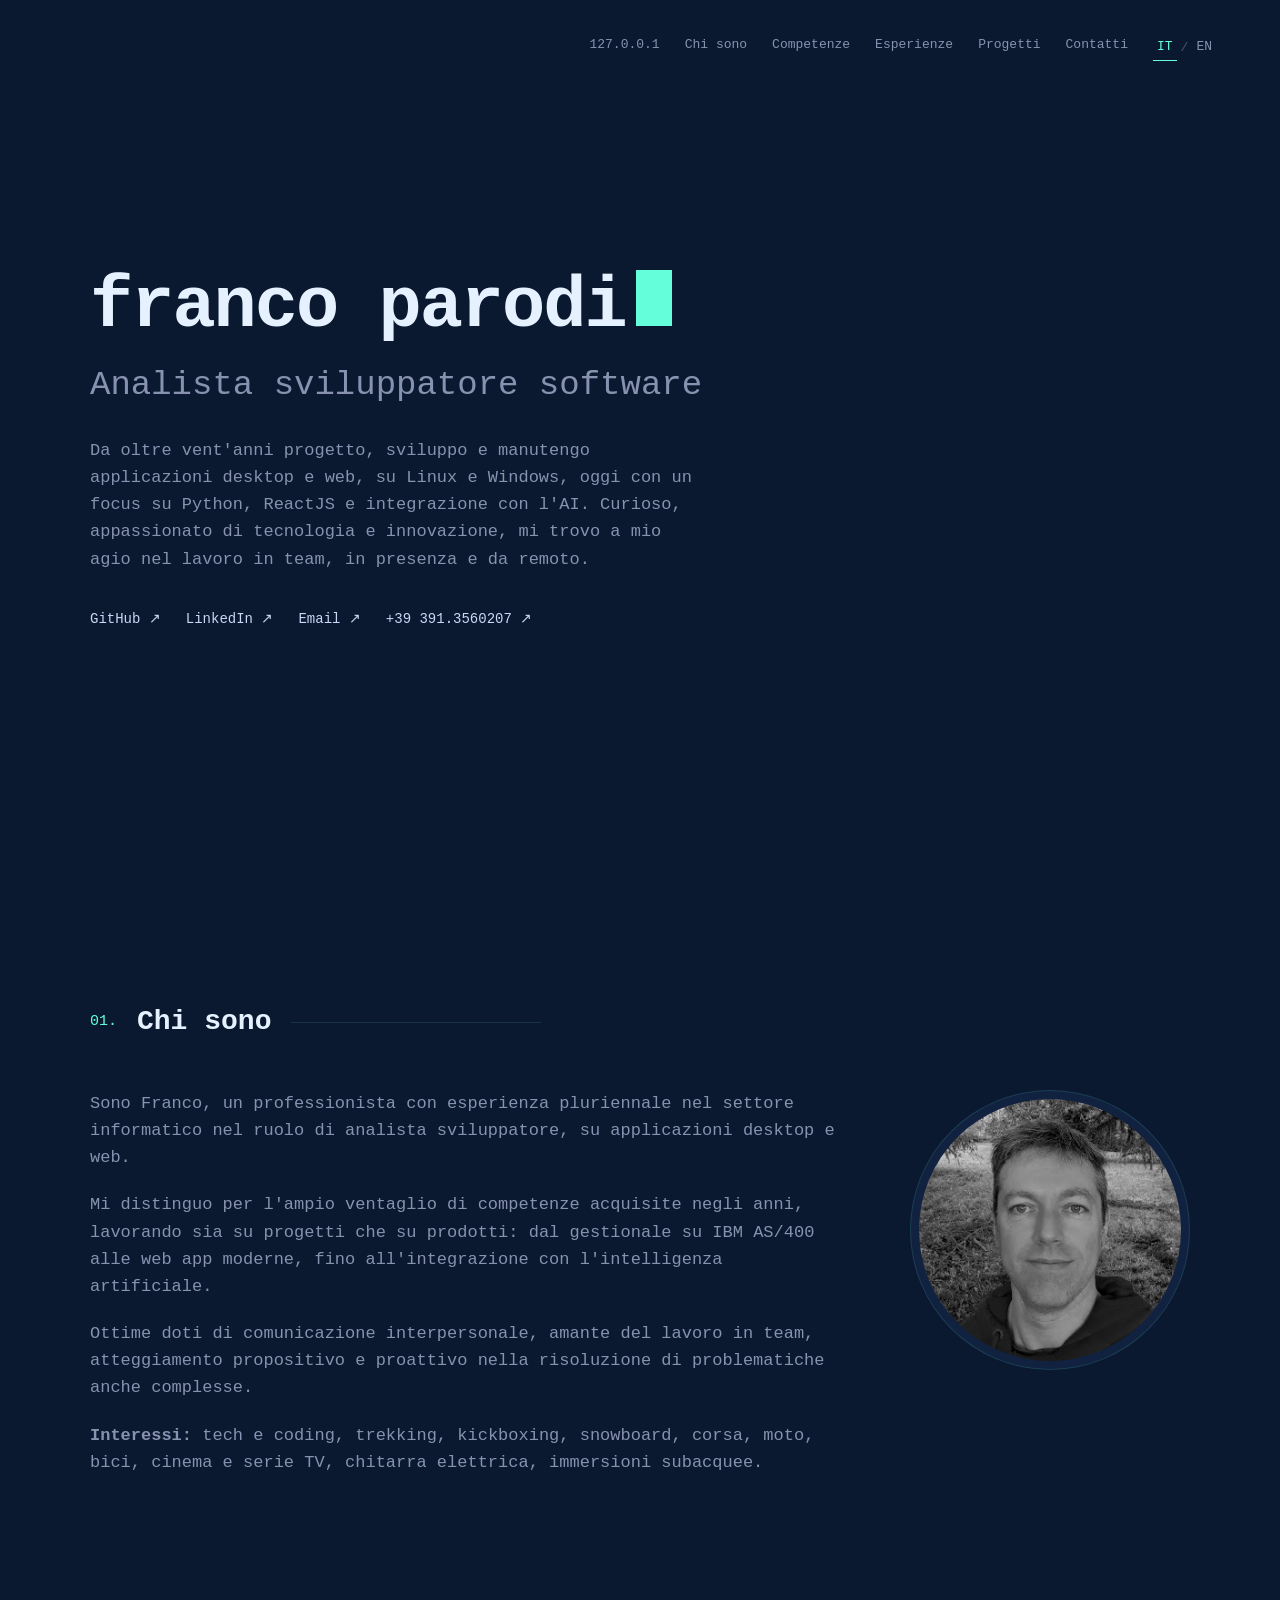
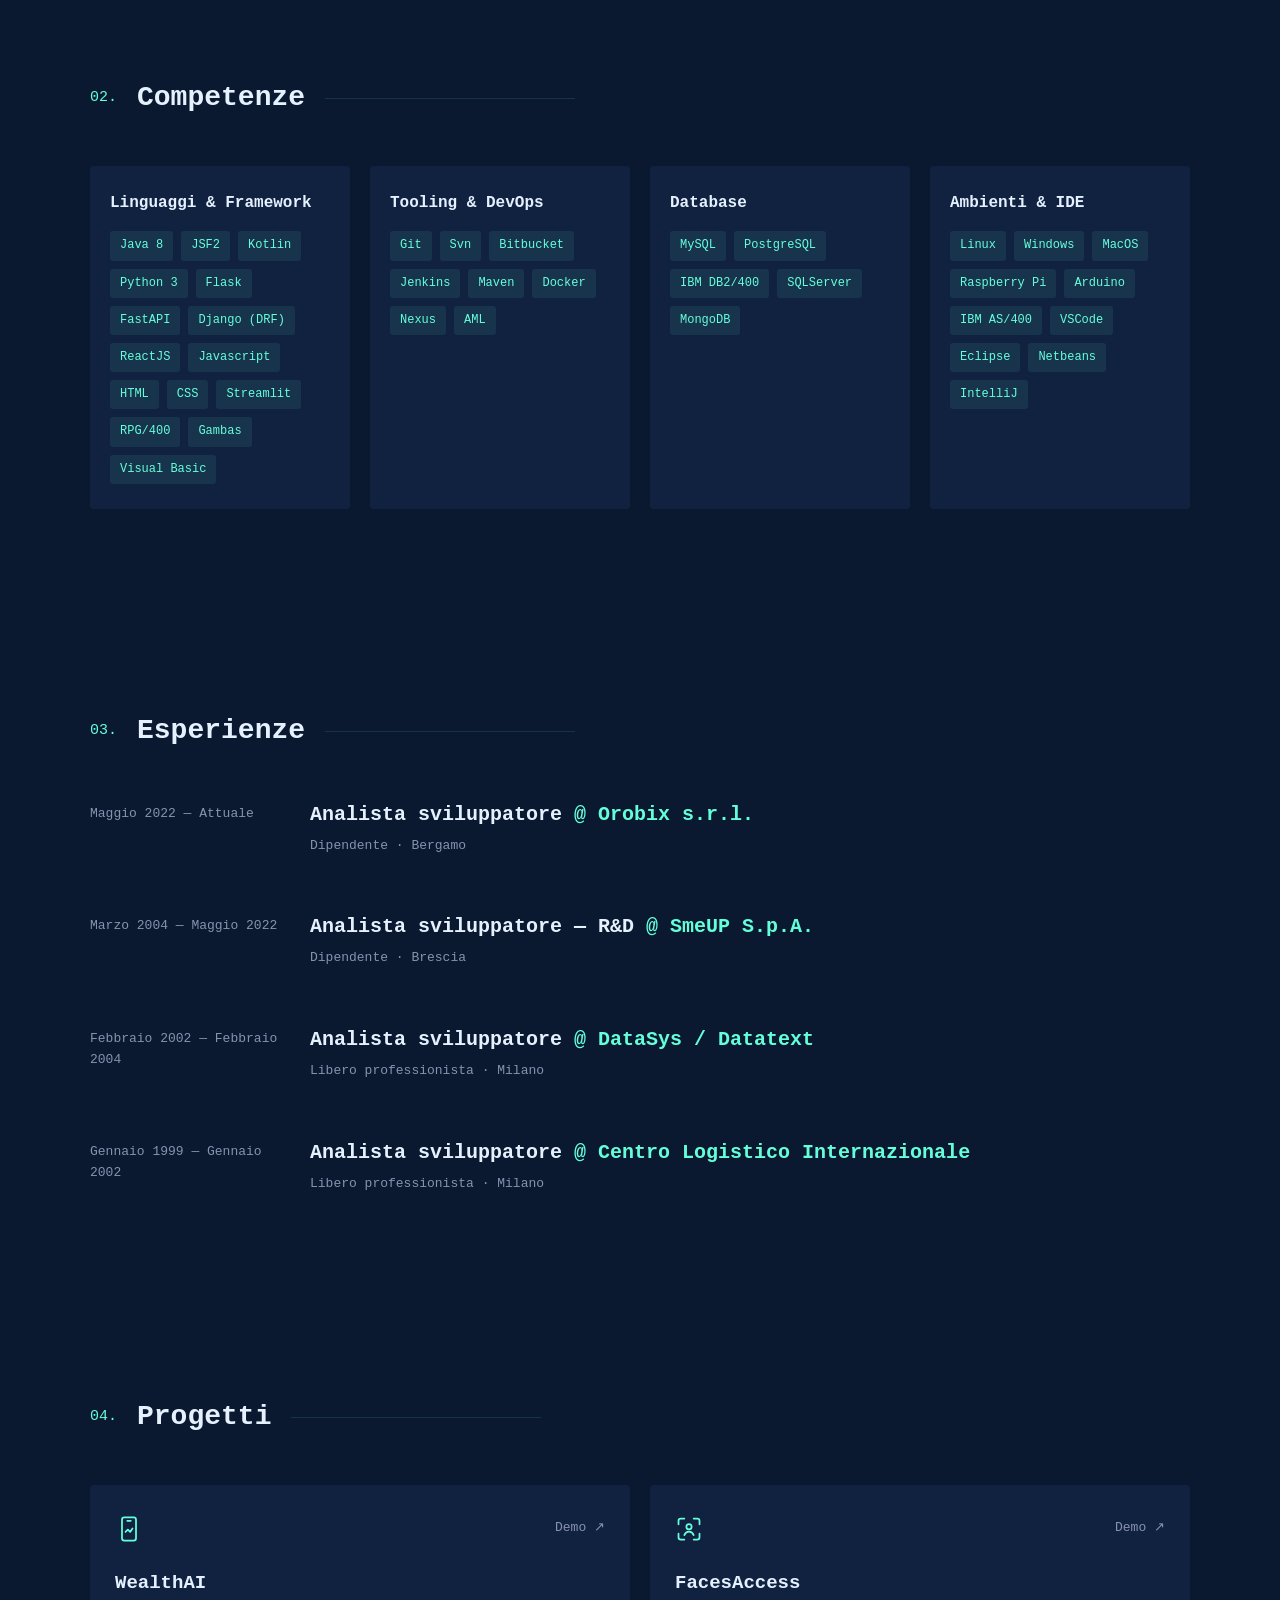
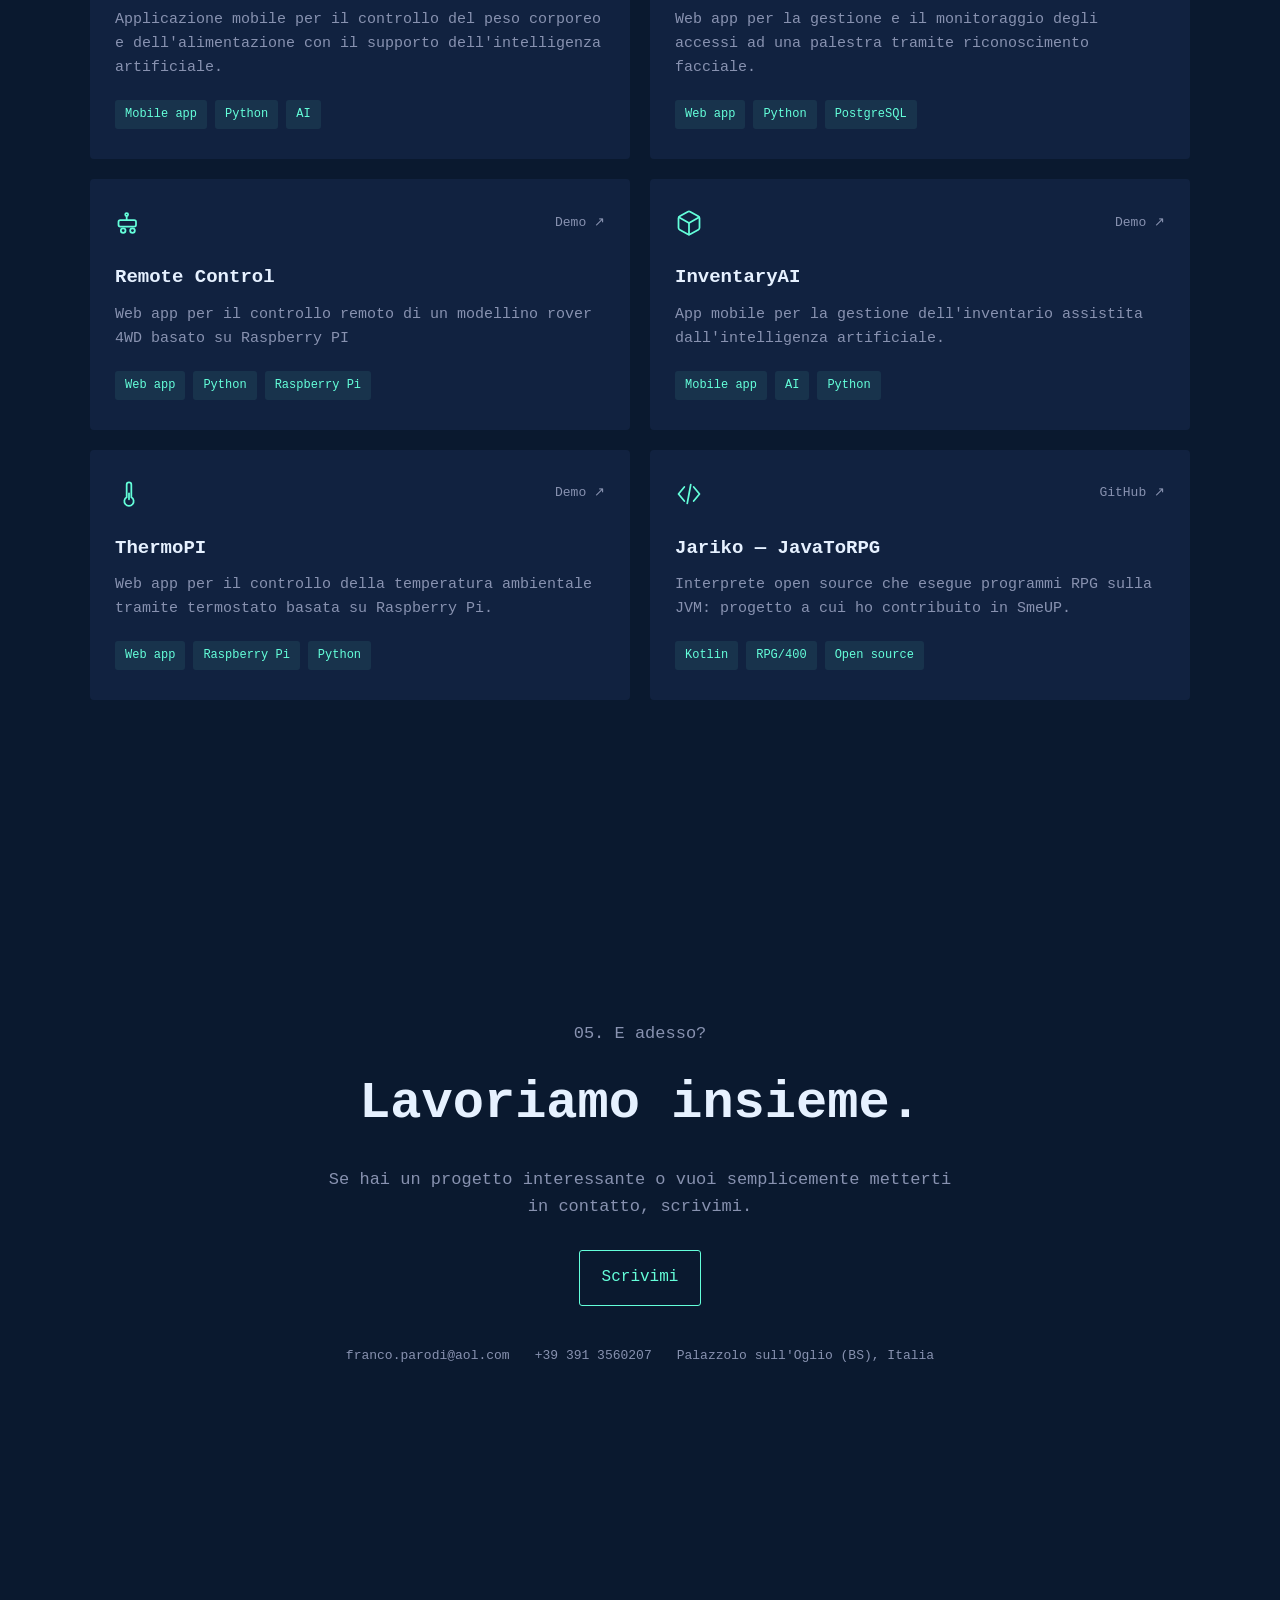
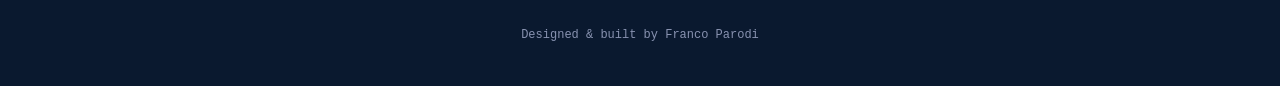
==== index.html @ 0559563b "Flat icons" ====
<!DOCTYPE html>
<html lang="it">

<head>
    <meta charset="UTF-8" />
    <meta name="viewport" content="width=device-width, initial-scale=1.0" />

    <title>Franco Parodi — Analista Sviluppatore Software</title>
    <meta name="description"
        content="Portfolio personale di Franco Parodi, analista sviluppatore software con esperienza pluriennale su applicazioni desktop e web." />

    <link rel="icon" type="image/svg+xml" href="favicon.svg" />
    <link rel="apple-touch-icon" href="favicon.svg" />
    <meta name="theme-color" content="#0a192f" />

    <style>
        :root {
            --bg: #0a192f;
            --bg-light: #112240;
            --text: #ccd6f6;
            --text-light: #8892b0;
            --white: #e6f1ff;
            --accent: #64ffda;
            --border: rgba(100, 255, 218, 0.12);

            --mono:
                ui-monospace,
                SFMono-Regular,
                "SF Mono",
                Menlo,
                Consolas,
                "Liberation Mono",
                "Courier New",
                monospace;
        }

        * {
            box-sizing: border-box;
            margin: 0;
            padding: 0;
        }

        html {
            scroll-behavior: smooth;
            -webkit-text-size-adjust: 100%;

            /* Scroll "a scatto": arrivati vicino a una sezione, la pagina si
               posiziona da sola. "proximity" e non "mandatory", cosi' le
               sezioni piu' alte dello schermo restano libere di scorrere. */
            scroll-snap-type: y proximity;
        }

        body {
            /* Monospace ovunque: tutto il resto eredita da qui. */
            font-family: var(--mono);

            background: var(--bg);
            color: var(--text);
            line-height: 1.6;

            /* Nessuno scroll orizzontale su schermi stretti. */
            overflow-x: hidden;
        }

        img {
            max-width: 100%;
            display: block;
        }

        a {
            color: inherit;
            text-decoration: none;
        }

        .container {
            width: min(1100px, 90%);
            margin: 0 auto;
        }

        /* =========================
       HEADER
    ========================= */

        header {
            min-height: 100vh;
            min-height: 100svh;
            display: flex;
            align-items: center;
            scroll-snap-align: center;
        }

        .hero {
            max-width: 800px;
        }

        .eyebrow {
            color: var(--accent);
            font-size: 14px;
            margin-bottom: 20px;
        }

        h1 {
            color: var(--white);
            font-size: clamp(38px, 8vw, 72px);
            line-height: 1.05;
            letter-spacing: -2px;
            margin-bottom: 12px;
            overflow-wrap: break-word;
        }

        /* =========================
       COMPARSA IN DISSOLVENZA
    ========================= */

        /* Le regole valgono solo con la classe "js" sulla radice, messa dallo
           script: senza JavaScript il contenuto e' visibile da subito invece
           di restare invisibile per sempre. */
        .js .fade-in,
        .js .fade-soft {
            opacity: 0;
        }

        .js .fade-in {
            transform: translateY(14px);
        }

        /* La nav e' esclusa dallo spostamento: sotto i 768px usa gia' una
           transform per entrare da destra e le due si annullerebbero. */
        .js.revealed .fade-in,
        .js.revealed .fade-soft {
            opacity: 1;
            transform: none;
            transition:
                opacity 0.7s ease,
                transform 0.7s ease;
        }

        /* Sfasamento: prima il resto dell'hero, poi navigazione e sezioni. */
        .js.revealed .intro {
            transition-delay: 0.12s;
        }

        .js.revealed .links {
            transition-delay: 0.24s;
        }

        .js.revealed .fade-soft,
        .js.revealed section,
        .js.revealed footer {
            transition-delay: 0.36s;
        }

        /* Mentre il titolo si scrive il cursore resta fisso: lampeggia
           solo a digitazione finita, come in un terminale vero. */
        h1.typing .caret {
            animation: none;
            opacity: 1;
        }

        /* Cursore lampeggiante di fianco al titolo, come in un terminale. */
        .caret {
            display: inline-block;
            width: 0.5em;
            height: 0.78em;
            margin-left: 0.14em;
            vertical-align: baseline;
            background: var(--accent);
            animation: caret-blink 1.1s step-end infinite;
        }

        @keyframes caret-blink {

            0%,
            100% {
                opacity: 1;
            }

            50% {
                opacity: 0;
            }
        }

        .role {
            color: var(--text-light);
            font-size: clamp(20px, 4vw, 34px);
            font-weight: 500;
            margin-bottom: 25px;
        }

        .intro {
            max-width: 620px;
            color: var(--text-light);
            font-size: clamp(15px, 3.6vw, 17px);
            margin-bottom: 35px;
        }

        .links {
            display: flex;
            gap: 15px 25px;
            flex-wrap: wrap;
            font-size: 14px;
        }

        .links a {
            color: var(--text);
            transition: color 0.2s ease;
        }

        .links a:hover {
            color: var(--accent);
        }

        /* =========================
       NAVIGATION
    ========================= */

        nav {
            position: fixed;
            top: 35px;
            right: 5%;
            z-index: 25;
        }

        nav ul {
            display: flex;
            gap: 10px 25px;
            flex-wrap: wrap;
            list-style: none;
            font-size: 13px;
        }

        /* =========================
       ALONE DEL MOUSE
    ========================= */

        /* Chiazza di luce che segue il puntatore. Sta sopra a tutto ma
           non intercetta i click, e resta abbastanza tenue da non
           disturbare la lettura. */
        .cursor-glow {
            position: fixed;
            top: 0;
            left: 0;
            width: 100%;
            height: 100%;
            z-index: 15;
            pointer-events: none;
            opacity: 0;
            transition: opacity 0.4s ease;
            background: radial-gradient(600px circle at var(--glow-x, 50%) var(--glow-y, 50%),
                    rgba(100, 255, 218, 0.06),
                    rgba(100, 255, 218, 0.02) 40%,
                    transparent 65%);
        }

        body.glow-on .cursor-glow {
            opacity: 1;
        }

        /* Solo dove c'e' davvero un puntatore: sui touch non serve. */
        @media (hover: none),
        (pointer: coarse) {

            .cursor-glow {
                display: none;
            }
        }

        /* Bottone hamburger e velo: servono solo sotto i 768px,
           sul desktop restano fuori dal flusso. */
        .nav-toggle,
        .nav-overlay {
            display: none;
        }

        .nav-toggle {
            position: fixed;
            top: 22px;
            right: 5%;
            z-index: 30;
            width: 46px;
            height: 46px;
            padding: 0;
            border: 1px solid var(--border);
            border-radius: 4px;
            background: rgba(17, 34, 64, 0.85);
            -webkit-backdrop-filter: blur(6px);
            backdrop-filter: blur(6px);
            cursor: pointer;
        }

        .nav-toggle span {
            position: absolute;
            left: 50%;
            width: 20px;
            height: 2px;
            margin-left: -10px;
            border-radius: 2px;
            background: var(--accent);
            transition:
                transform 0.25s ease,
                opacity 0.2s ease;
        }

        .nav-toggle span:nth-child(1) {
            top: 15px;
        }

        .nav-toggle span:nth-child(2) {
            top: 22px;
        }

        .nav-toggle span:nth-child(3) {
            top: 29px;
        }

        body.nav-open .nav-toggle span:nth-child(1) {
            transform: translateY(7px) rotate(45deg);
        }

        body.nav-open .nav-toggle span:nth-child(2) {
            opacity: 0;
        }

        body.nav-open .nav-toggle span:nth-child(3) {
            transform: translateY(-7px) rotate(-45deg);
        }

        nav a {
            color: var(--text-light);
            transition: color 0.2s ease;
        }

        nav a:hover,
        nav a:focus-visible {
            color: var(--accent);
        }

        /* Selettore di lingua nella navigazione. */
        .lang-switch {
            display: flex;
            align-items: center;
            gap: 4px;
        }

        .lang-switch button {
            font: inherit;
            background: none;
            border: none;
            padding: 2px 4px;
            color: var(--text-light);
            cursor: pointer;
            border-bottom: 1px solid transparent;
            transition: color 0.2s ease;
        }

        .lang-switch button:hover {
            color: var(--accent);
        }

        .lang-switch button[aria-pressed="true"] {
            color: var(--accent);
            border-bottom-color: var(--accent);
        }

        .lang-switch .sep {
            color: var(--text-light);
            opacity: 0.5;
        }

        /* =========================
       SECTIONS
    ========================= */

        section {
            padding: 100px 0;
            scroll-snap-align: center;
        }

        .section-title {
            display: flex;
            align-items: center;
            gap: 20px;
            margin-bottom: 45px;
        }

        .section-number {
            color: var(--accent);
            font-size: 15px;
        }

        h2 {
            color: var(--white);
            font-size: clamp(21px, 5vw, 28px);
        }

        /* Linea che riempie lo spazio residuo, senza sfondare. */
        .section-title::after {
            content: "";
            flex: 1 1 0;
            min-width: 0;
            max-width: 250px;
            height: 1px;
            background: var(--border);
        }

        /* =========================
       ABOUT
    ========================= */

        .about-grid {
            display: grid;
            grid-template-columns: 1fr 280px;
            gap: 50px;
            align-items: start;
        }

        .about {
            max-width: 750px;
            color: var(--text-light);
            font-size: clamp(15px, 3.6vw, 17px);
        }

        .about p {
            margin-bottom: 20px;
        }

        .about p:last-child {
            margin-bottom: 0;
        }

        .highlight {
            color: var(--accent);
        }

        .photo-frame {
            border: 1px solid var(--border);
            /* Cornice circolare attorno alla foto. */
            border-radius: 50%;
            padding: 8px;
            background: var(--bg-light);
        }

        .photo {
            width: 100%;
            /* Quadrata a prescindere dall'immagine, poi ritagliata a cerchio. */
            aspect-ratio: 1 / 1;
            object-fit: cover;
            border-radius: 50%;
            /* Sempre in bianco e nero, anche al passaggio del mouse. */
            filter: grayscale(100%) contrast(1.05);
        }

        /* =========================
       SKILLS
    ========================= */

        .skills {
            display: grid;
            grid-template-columns: repeat(auto-fit, minmax(230px, 1fr));
            gap: 20px;
        }

        .skill-card {
            background: var(--bg-light);
            border-radius: 4px;
            padding: 25px 20px;
        }

        .skill-card h3 {
            color: var(--white);
            font-size: 16px;
            margin-bottom: 15px;
        }

        /* =========================
       TECH TAGS
    ========================= */

        .tech {
            display: flex;
            flex-wrap: wrap;
            gap: 8px;
            list-style: none;
        }

        .tech li {
            background: rgba(100, 255, 218, 0.08);
            color: var(--accent);
            padding: 5px 10px;
            border-radius: 3px;
            font-size: 12px;
        }

        /* =========================
       EXPERIENCE
    ========================= */

        .experience {
            display: grid;
            grid-template-columns: 190px 1fr;
            gap: 30px;
            margin-bottom: 55px;
        }

        .experience:last-child {
            margin-bottom: 0;
        }

        .date {
            color: var(--text-light);
            font-size: 13px;
            padding-top: 5px;
        }

        .job h3 {
            color: var(--white);
            font-size: clamp(17px, 4.2vw, 20px);
            margin-bottom: 5px;
        }

        .company {
            color: var(--accent);
        }

        .job .meta {
            color: var(--text-light);
            font-size: 13px;
            margin-bottom: 15px;
        }

        /* Senza descrizione sotto, il margine resterebbe appeso nel vuoto. */
        .job .meta:last-child {
            margin-bottom: 0;
        }

        .job p {
            color: var(--text-light);
            font-size: clamp(14px, 3.5vw, 16px);
            margin-bottom: 18px;
            max-width: 700px;
        }

        /* =========================
       PROJECTS
    ========================= */

        .projects {
            display: grid;
            grid-template-columns: repeat(2, 1fr);
            gap: 20px;
        }

        .project {
            background: var(--bg-light);
            padding: 30px 25px;
            border-radius: 4px;
            display: flex;
            flex-direction: column;
            transition:
                transform 0.2s ease,
                box-shadow 0.2s ease;
        }

        .project:hover {
            transform: translateY(-5px);
            box-shadow: 0 15px 30px rgba(0, 0, 0, 0.2);
        }

        .project-top {
            display: flex;
            justify-content: space-between;
            align-items: center;
            gap: 15px;
            margin-bottom: 25px;
        }

        /* Icone dei progetti: tratto piatto, stesso spessore per tutte,
           nessun riempimento ne' sfumatura. */
        .project-icon {
            display: flex;
            color: var(--accent);
        }

        .project-icon svg {
            display: block;
            width: 28px;
            height: 28px;
        }

        .project-links {
            display: flex;
            gap: 15px;
            font-size: 13px;
            color: var(--text-light);
        }

        .project-links a:hover {
            color: var(--accent);
        }

        .project h3 {
            color: var(--white);
            font-size: 19px;
            margin-bottom: 10px;
        }

        .project p {
            color: var(--text-light);
            font-size: 15px;
            margin-bottom: 20px;
            flex-grow: 1;
        }

        /* =========================
       CONTACT
    ========================= */

        .contact {
            text-align: center;
            max-width: 650px;
            margin: 0 auto;
            padding: 120px 0;
        }

        .contact .eyebrow {
            margin-bottom: 15px;
        }

        .contact h2 {
            font-size: clamp(30px, 6vw, 52px);
            margin-bottom: 20px;
        }

        .contact>p {
            color: var(--text-light);
            font-size: clamp(15px, 3.6vw, 17px);
            margin-bottom: 30px;
        }

        .button {
            display: inline-block;
            border: 1px solid var(--accent);
            color: var(--accent);
            padding: 14px 22px;
            border-radius: 3px;
            transition: background 0.2s ease;
        }

        .button:hover {
            background: rgba(100, 255, 218, 0.08);
        }

        .contact-details {
            display: flex;
            justify-content: center;
            gap: 12px 25px;
            flex-wrap: wrap;
            font-size: 13px;
            color: var(--text-light);
            margin-top: 40px;
        }

        .contact-details a {
            /* Le stringhe lunghe non devono sfondare lo schermo. */
            overflow-wrap: anywhere;
        }

        .contact-details a:hover {
            color: var(--accent);
        }

        /* =========================
       FOOTER
    ========================= */

        footer {
            text-align: center;

            /* Punto di aggancio finale: senza, lo scatto sull'ultima sezione
               rimbalzerebbe indietro e il fondo pagina resterebbe tagliato. */
            scroll-snap-align: end;
            padding: 40px 20px;
            color: var(--text-light);
            font-size: 12px;
        }

        /* =========================
       RESPONSIVE
    ========================= */

        @media (max-width: 768px) {

            /* Il menu diventa un pannello laterale a scomparsa. */
            .nav-toggle {
                display: block;
            }

            .nav-overlay {
                display: block;
                position: fixed;
                inset: 0;
                z-index: 20;
                background: rgba(2, 12, 27, 0.72);
                touch-action: none;
                opacity: 0;
                pointer-events: none;
                transition: opacity 0.3s ease;
            }

            body.nav-open .nav-overlay {
                opacity: 1;
                pointer-events: auto;
            }

            body.nav-open {
                overflow: hidden;
            }

            nav {
                top: 0;
                right: 0;
                width: min(300px, 82vw);
                height: 100%;
                height: 100dvh;
                padding: 96px 26px 32px;
                background: var(--bg-light);
                border-left: 1px solid var(--border);
                box-shadow: -12px 0 34px rgba(2, 12, 27, 0.45);
                overflow-y: auto;
                overscroll-behavior: contain;
                visibility: hidden;
                transform: translateX(100%);
                transition:
                    transform 0.3s ease,
                    visibility 0.3s ease;
            }

            body.nav-open nav {
                visibility: visible;
                transform: translateX(0);
            }

            nav ul {
                display: block;
                font-size: 15px;
            }

            nav li+li {
                border-top: 1px solid var(--border);
            }

            nav a {
                display: block;
                padding: 14px 2px;
                color: var(--text);
            }

            .lang-switch {
                padding: 18px 2px 0;
                border-top: 1px solid var(--border);
            }

            .lang-switch button {
                padding: 6px 8px;
                font-size: 15px;
            }

            header {
                min-height: 80vh;
                min-height: 80svh;
                padding-bottom: 40px;
            }

            section {
                padding: 70px 0;
            }

            .section-title {
                gap: 12px;
                margin-bottom: 35px;
            }

            .section-title::after {
                max-width: 80px;
            }

            .about-grid {
                grid-template-columns: 1fr;
                gap: 35px;
            }

            .photo-frame {
                width: min(260px, 70vw);
            }

            .experience {
                grid-template-columns: 1fr;
                gap: 8px;
                margin-bottom: 45px;
            }

            .projects {
                grid-template-columns: 1fr;
            }

            .skill-card,
            .project {
                padding: 25px 18px;
            }

            .contact {
                padding: 60px 0;
            }
        }

        /* Telefoni piu' piccoli: piu' spazio utile in larghezza. */
        @media (max-width: 480px) {

            .container {
                width: 92%;
            }

            section {
                padding: 60px 0;
            }

            .section-title {
                gap: 10px;
                margin-bottom: 28px;
            }

            .skills {
                grid-template-columns: 1fr;
            }

            .project {
                padding: 24px 18px;
            }

            .contact-details {
                gap: 10px 18px;
                margin-top: 30px;
            }

            .links {
                gap: 12px 18px;
            }
        }

        /* Rispetta chi preferisce meno animazioni. */
        @media (prefers-reduced-motion: reduce) {

            html {
                scroll-behavior: auto;
                scroll-snap-type: none;
            }

            * {
                transition: none !important;
            }

            .cursor-glow {
                display: none;
            }
        }
    </style>

    <script>
        /* Segna che il JavaScript e' attivo: solo in quel caso il contenuto
           parte invisibile, in attesa della dissolvenza. */
        document.documentElement.className = "js";
    </script>
</head>

<body>

    <!-- NAVIGATION -->

    <button class="nav-toggle fade-soft" type="button" aria-label="Open menu" aria-expanded="false" aria-controls="site-nav">
        <span aria-hidden="true"></span>
        <span aria-hidden="true"></span>
        <span aria-hidden="true"></span>
    </button>

    <div class="nav-overlay" aria-hidden="true"></div>

    <div class="cursor-glow" aria-hidden="true"></div>

    <nav id="site-nav" class="fade-soft">
        <ul>
            <li><a href="https://francoparodi.github.io/" data-i18n="nav.home">127.0.0.1</a></li>
            <li><a href="#about" data-i18n="nav.about">Chi sono</a></li>
            <li><a href="#skills" data-i18n="nav.skills">Competenze</a></li>
            <li><a href="#experience" data-i18n="nav.experience">Esperienze</a></li>
            <li><a href="#projects" data-i18n="nav.projects">Progetti</a></li>
            <li><a href="#contact" data-i18n="nav.contact">Contatti</a></li>

            <li class="lang-switch">
                <button type="button" data-lang-btn="it" aria-pressed="true" lang="it">IT</button>
                <span class="sep" aria-hidden="true">/</span>
                <button type="button" data-lang-btn="en" aria-pressed="false" lang="en">EN</button>
            </li>
        </ul>
    </nav>


    <main>

        <!-- HERO -->

        <header class="container">
            <div class="hero">

                <h1 aria-label="franco parodi"><span class="typed">franco parodi</span><span class="caret" aria-hidden="true"></span></h1>

                <p class="role fade-in" data-i18n="hero.role">Analista sviluppatore software</p>

                <p class="intro fade-in" data-i18n="hero.intro">Da oltre vent'anni progetto, sviluppo e manutengo applicazioni desktop e web, su Linux e Windows, oggi con un focus su Python, ReactJS e integrazione con l'AI. Curioso, appassionato di tecnologia e innovazione, mi trovo a mio agio nel lavoro in team, in presenza e da remoto.</p>

                <div class="links fade-in">
                    <a href="https://github.com/francoparodi" target="_blank" rel="noopener">
                        GitHub ↗
                    </a>

                    <a href="https://www.linkedin.com/in/franco-parodi-dev/" target="_blank" rel="noopener">
                        LinkedIn ↗
                    </a>

                    <a href="mailto:franco.parodi@aol.com">
                        Email ↗
                    </a>

                    <a href="tel:+393913560207">
                        +39 391.3560207 ↗
                    </a>
                </div>

            </div>
        </header>


        <!-- ABOUT -->

        <section id="about" class="fade-in">

            <div class="container">

                <div class="section-title">
                    <span class="section-number">01.</span>
                    <h2 data-i18n="about.title">Chi sono</h2>
                </div>

                <div class="about-grid">

                    <div class="about">

                        <p data-i18n="about.p1">Sono <span class=\"highlight\">Franco</span>, un professionista con esperienza pluriennale nel settore informatico nel ruolo di analista sviluppatore, su applicazioni desktop e web.</p>

                        <p data-i18n="about.p2">Mi distinguo per l'ampio ventaglio di competenze acquisite negli anni, lavorando sia su <span class=\"highlight\">progetti</span> che su <span class=\"highlight\">prodotti</span>: dal gestionale su IBM AS/400 alle web app moderne, fino all'integrazione con l'intelligenza artificiale.</p>

                        <p data-i18n="about.p3">Ottime doti di comunicazione interpersonale, amante del lavoro in team, atteggiamento propositivo e proattivo nella risoluzione di problematiche anche complesse.</p>

                        <p data-i18n="about.p4"><strong>Interessi:</strong> tech e coding, trekking, kickboxing, snowboard, corsa, moto, bici, cinema e serie TV, chitarra elettrica, immersioni subacquee.</p>

                    </div>

                    <div class="photo-frame">
                        <img class="photo" src="me.jpg" alt="Franco Parodi" loading="lazy" />
                    </div>

                </div>

            </div>

        </section>


        <!-- SKILLS -->

        <section id="skills" class="fade-in">

            <div class="container">

                <div class="section-title">
                    <span class="section-number">02.</span>
                    <h2 data-i18n="skills.title">Competenze</h2>
                </div>

                <div class="skills">

                    <div class="skill-card">
                        <h3 data-i18n="skills.languages">Linguaggi &amp; Framework</h3>
                        <ul class="tech">
                            <li>Java 8</li>
                            <li>JSF2</li>
                            <li>Kotlin</li>
                            <li>Python 3</li>
                            <li>Flask</li>
                            <li>FastAPI</li>
                            <li>Django (DRF)</li>
                            <li>ReactJS</li>
                            <li>Javascript</li>
                            <li>HTML</li>
                            <li>CSS</li>
                            <li>Streamlit</li>
                            <li>RPG/400</li>
                            <li>Gambas</li>
                            <li>Visual Basic</li>
                        </ul>
                    </div>

                    <div class="skill-card">
                        <h3 data-i18n="skills.tooling">Tooling &amp; DevOps</h3>
                        <ul class="tech">
                            <li>Git</li>
                            <li>Svn</li>
                            <li>Bitbucket</li>
                            <li>Jenkins</li>
                            <li>Maven</li>
                            <li>Docker</li>
                            <li>Nexus</li>
                            <li>AML</li>
                        </ul>
                    </div>

                    <div class="skill-card">
                        <h3 data-i18n="skills.database">Database</h3>
                        <ul class="tech">
                            <li>MySQL</li>
                            <li>PostgreSQL</li>
                            <li>IBM DB2/400</li>
                            <li>SQLServer</li>
                            <li>MongoDB</li>
                        </ul>
                    </div>

                    <div class="skill-card">
                        <h3 data-i18n="skills.envs">Ambienti &amp; IDE</h3>
                        <ul class="tech">
                            <li>Linux</li>
                            <li>Windows</li>
                            <li>MacOS</li>
                            <li>Raspberry Pi</li>
                            <li>Arduino</li>
                            <li>IBM AS/400</li>
                            <li>VSCode</li>
                            <li>Eclipse</li>
                            <li>Netbeans</li>
                            <li>IntelliJ</li>
                        </ul>
                    </div>

                </div>

            </div>

        </section>


        <!-- EXPERIENCE -->

        <section id="experience" class="fade-in">

            <div class="container">

                <div class="section-title">
                    <span class="section-number">03.</span>
                    <h2 data-i18n="exp.title">Esperienze</h2>
                </div>


                <div class="experience">

                    <div class="date" data-i18n="exp1.date">Maggio 2022 — Attuale</div>

                    <div class="job">

                        <h3>
                            <span data-i18n="exp1.role">Analista sviluppatore</span>
                            <span class="company">@ Orobix s.r.l.</span>
                        </h3>

                        <p class="meta" data-i18n="exp1.meta">Dipendente · Bergamo</p>
                    </div>

                </div>


                <div class="experience">

                    <div class="date" data-i18n="exp2.date">Marzo 2004 — Maggio 2022</div>

                    <div class="job">

                        <h3>
                            <span data-i18n="exp2.role">Analista sviluppatore — R&amp;D</span>
                            <span class="company">@ SmeUP S.p.A.</span>
                        </h3>

                        <p class="meta" data-i18n="exp2.meta">Dipendente · Brescia</p>
                    </div>

                </div>


                <div class="experience">

                    <div class="date" data-i18n="exp3.date">Febbraio 2002 — Febbraio 2004</div>

                    <div class="job">

                        <h3>
                            <span data-i18n="exp3.role">Analista sviluppatore</span>
                            <span class="company">@ DataSys / Datatext</span>
                        </h3>

                        <p class="meta" data-i18n="exp3.meta">Libero professionista · Milano</p>
                    </div>

                </div>


                <div class="experience">

                    <div class="date" data-i18n="exp4.date">Gennaio 1999 — Gennaio 2002</div>

                    <div class="job">

                        <h3>
                            <span data-i18n="exp4.role">Analista sviluppatore</span>
                            <span class="company">@ Centro Logistico Internazionale</span>
                        </h3>

                        <p class="meta" data-i18n="exp4.meta">Libero professionista · Milano</p>
                    </div>

                </div>

            </div>

        </section>


        <!-- PROJECTS -->

        <section id="projects" class="fade-in">

            <div class="container">

                <div class="section-title">
                    <span class="section-number">04.</span>
                    <h2 data-i18n="proj.title">Progetti</h2>
                </div>


                <div class="projects">

                    <article class="project">

                        <div class="project-top">
                            <span class="project-icon" aria-hidden="true">
                                <svg viewBox="0 0 24 24" fill="none" stroke="currentColor"
                                     stroke-width="1.5" stroke-linecap="round" stroke-linejoin="round">
                                    <rect x="6" y="2" width="12" height="20" rx="2" />
                                    <path d="M10.5 5h3" />
                                    <path d="M9 14.5l2-2 2 2 2-3" />
                                </svg>
                            </span>
                            <div class="project-links">
                                <a href="https://youtube.com/shorts/rRLfI38bNSE" target="_blank" rel="noopener">
                                    Demo ↗
                                </a>
                            </div>
                        </div>

                        <h3>WealthAI</h3>

                        <p data-i18n="proj1.desc">Applicazione mobile per il controllo del peso corporeo e dell'alimentazione con il supporto dell'intelligenza artificiale.</p>

                        <ul class="tech">
                            <li>Mobile app</li>
                            <li>Python</li>
                            <li>AI</li>
                        </ul>

                    </article>


                    <article class="project">

                        <div class="project-top">
                            <span class="project-icon" aria-hidden="true">
                                <svg viewBox="0 0 24 24" fill="none" stroke="currentColor"
                                     stroke-width="1.5" stroke-linecap="round" stroke-linejoin="round">
                                    <path d="M3 8V5a2 2 0 0 1 2-2h3" />
                                    <path d="M16 3h3a2 2 0 0 1 2 2v3" />
                                    <path d="M21 16v3a2 2 0 0 1-2 2h-3" />
                                    <path d="M8 21H5a2 2 0 0 1-2-2v-3" />
                                    <circle cx="12" cy="10" r="2.25" />
                                    <path d="M8 17.2c.8-1.9 2.3-2.9 4-2.9s3.2 1 4 2.9" />
                                </svg>
                            </span>
                            <div class="project-links">
                                <a href="https://youtu.be/bmzE0nf05Xg" target="_blank" rel="noopener">
                                    Demo ↗
                                </a>
                            </div>
                        </div>

                        <h3>FacesAccess</h3>

                        <p data-i18n="proj2.desc">Web app per la gestione e il monitoraggio degli accessi ad una palestra tramite riconoscimento facciale.</p>

                        <ul class="tech">
                            <li>Web app</li>
                            <li>Python</li>
                            <li>PostgreSQL</li>
                        </ul>

                    </article>


                    <article class="project">

                        <div class="project-top">
                            <span class="project-icon" aria-hidden="true">
                                <svg viewBox="0 0 24 24" fill="none" stroke="currentColor"
                                     stroke-width="1.5" stroke-linecap="round" stroke-linejoin="round">
                                    <rect x="3" y="9.5" width="15" height="5.5" rx="1.5" />
                                    <circle cx="7" cy="18.5" r="2" />
                                    <circle cx="15" cy="18.5" r="2" />
                                    <path d="M10 9.5V6" />
                                    <circle cx="10" cy="4.75" r="1.25" />
                                </svg>
                            </span>
                            <div class="project-links">
                                <a href="https://youtu.be/FqoLlmlklmI" target="_blank" rel="noopener">
                                    Demo ↗
                                </a>
                            </div>
                        </div>

                        <h3>Remote Control</h3>

                        <p data-i18n="proj3.desc">Web app per il controllo remoto di un modellino rover 4WD basato su Raspberry PI</p>

                        <ul class="tech">
                            <li>Web app</li>
                            <li>Python</li>
                            <li>Raspberry Pi</li>
                        </ul>

                    </article>


                    <article class="project">

                        <div class="project-top">
                            <span class="project-icon" aria-hidden="true">
                                <svg viewBox="0 0 24 24" fill="none" stroke="currentColor"
                                     stroke-width="1.5" stroke-linecap="round" stroke-linejoin="round">
                                    <path d="M21 8v8a2 2 0 0 1-1 1.73l-7 4a2 2 0 0 1-2 0l-7-4A2 2 0 0 1 3 16V8a2 2 0 0 1 1-1.73l7-4a2 2 0 0 1 2 0l7 4A2 2 0 0 1 21 8z" />
                                    <path d="M3.3 7L12 12l8.7-5" />
                                    <path d="M12 22V12" />
                                </svg>
                            </span>
                            <div class="project-links">
                                <a href="https://youtube.com/shorts/EVFMJPJHA4w" target="_blank" rel="noopener">
                                    Demo ↗
                                </a>
                            </div>
                        </div>

                        <h3>InventaryAI</h3>

                        <p data-i18n="proj4.desc">App mobile per la gestione dell'inventario assistita dall'intelligenza artificiale.</p>

                        <ul class="tech">
                            <li>Mobile app</li>
                            <li>AI</li>
                            <li>Python</li>
                        </ul>

                    </article>


                    <article class="project">

                        <div class="project-top">
                            <span class="project-icon" aria-hidden="true">
                                <svg viewBox="0 0 24 24" fill="none" stroke="currentColor"
                                     stroke-width="1.5" stroke-linecap="round" stroke-linejoin="round">
                                    <path d="M14 14.76V4a2 2 0 0 0-4 0v10.76a4 4 0 1 0 4 0z" />
                                    <path d="M12 16.5v-5" />
                                </svg>
                            </span>
                            <div class="project-links">
                                <a href="https://youtube.com/shorts/_Wg_Fb01jZ8" target="_blank" rel="noopener">
                                    Demo ↗
                                </a>
                            </div>
                        </div>

                        <h3>ThermoPI</h3>

                        <p data-i18n="proj5.desc">Web app per il controllo della temperatura ambientale tramite termostato basata su Raspberry Pi.</p>

                        <ul class="tech">
                            <li>Web app</li>
                            <li>Raspberry Pi</li>
                            <li>Python</li>
                        </ul>

                    </article>


                    <article class="project">

                        <div class="project-top">
                            <span class="project-icon" aria-hidden="true">
                                <svg viewBox="0 0 24 24" fill="none" stroke="currentColor"
                                     stroke-width="1.5" stroke-linecap="round" stroke-linejoin="round">
                                    <path d="M8 6l-5 6 5 6" />
                                    <path d="M16 6l5 6-5 6" />
                                    <path d="M13.5 4l-3 16" />
                                </svg>
                            </span>
                            <div class="project-links">
                                <a href="https://github.com/smeup/jariko" target="_blank" rel="noopener">
                                    GitHub ↗
                                </a>
                            </div>
                        </div>

                        <h3>Jariko — JavaToRPG</h3>

                        <p data-i18n="proj6.desc">Interprete open source che esegue programmi RPG sulla JVM: progetto a cui ho contribuito in SmeUP.</p>

                        <ul class="tech">
                            <li>Kotlin</li>
                            <li>RPG/400</li>
                            <li>Open source</li>
                        </ul>

                    </article>

                </div>

            </div>

        </section>


        <!-- CONTACT -->

        <section id="contact" class="fade-in">

            <div class="container">

                <div class="contact">

                    <p class="eyebrow" data-i18n="contact.eyebrow">05. E adesso?</p>

                    <h2 data-i18n="contact.title">Lavoriamo insieme.</h2>

                    <p data-i18n="contact.text">Se hai un progetto interessante o vuoi semplicemente metterti in contatto, scrivimi.</p>

                    <a class="button" href="mailto:franco.parodi@aol.com" data-i18n="contact.button">Scrivimi</a>

                    <div class="contact-details">
                        <a href="mailto:franco.parodi@aol.com">franco.parodi@aol.com</a>
                        <a href="tel:+393913560207">+39 391 3560207</a>
                        <span data-i18n="contact.city">Palazzolo sull'Oglio (BS), Italia</span>
                    </div>

                </div>

            </div>

        </section>

    </main>


    <footer class="fade-in">
        Designed &amp; built by Franco Parodi
    </footer>


    <script>
        (function () {
            "use strict";

            /* L'italiano e' il testo gia' presente nell'HTML ed e' la lingua
               predefinita: qui c'e' solo l'inglese. Le stringhe possono contenere
               markup, viene inserito con innerHTML. */
            var EN = {
                "meta.title": "Franco Parodi \u2014 Software Analyst and Developer",
                "meta.description": "Personal portfolio of Franco Parodi, software analyst and developer with many years of experience in desktop and web applications.",

                "nav.home": "127.0.0.1",
                "nav.about": "About",
                "nav.skills": "Skills",
                "nav.experience": "Experience",
                "nav.projects": "Projects",
                "nav.contact": "Contact",

                "hero.role": "Software analyst and developer",
                "hero.intro": "For over twenty years I have been designing, developing and maintaining desktop and web applications, on Linux and Windows, today with a focus on Python, ReactJS and AI integration. Curious and passionate about technology and innovation, I am at ease working in a team, both on site and remotely.",

                "about.title": "About",
                "about.p1": "I am <span class='highlight'>Franco</span>, a professional with many years of experience in IT as a software analyst and developer, working on desktop and web applications.",
                "about.p2": "I stand out for the wide range of skills built up over the years, working both on <span class='highlight'>projects</span> and on <span class='highlight'>products</span>: from ERP software on IBM AS/400 to modern web apps, through to the integration of artificial intelligence.",
                "about.p3": "Strong interpersonal communication skills, a team player with a positive and proactive attitude to solving even complex problems.",
                "about.p4": "<strong>Interests:</strong> tech and coding, trekking, kickboxing, snowboarding, running, motorbikes, cycling, film and TV series, electric guitar, scuba diving.",

                "skills.title": "Skills",
                "skills.languages": "Languages &amp; Frameworks",
                "skills.tooling": "Tooling &amp; DevOps",
                "skills.database": "Databases",
                "skills.envs": "Environments &amp; IDEs",

                "exp.title": "Experience",
                "exp1.date": "May 2022 \u2014 Present",
                "exp1.role": "Software analyst and developer",
                "exp1.meta": "Employee \u00b7 Bergamo",
                "exp2.date": "March 2004 \u2014 May 2022",
                "exp2.role": "Software analyst and developer \u2014 R&amp;D",
                "exp2.meta": "Employee \u00b7 Brescia",
                "exp3.date": "February 2002 \u2014 February 2004",
                "exp3.role": "Software analyst and developer",
                "exp3.meta": "Freelance \u00b7 Milan",
                "exp4.date": "January 1999 \u2014 January 2002",
                "exp4.role": "Software analyst and developer",
                "exp4.meta": "Freelance \u00b7 Milan",

                "proj.title": "Projects",
                "proj1.desc": "Mobile application for tracking body weight and nutrition with the support of artificial intelligence.",
                "proj2.desc": "Web app for managing and monitoring access to a gym through facial recognition.",
                "proj3.desc": "Web app for the remote control of a 4WD rover model based on Raspberry Pi.",
                "proj4.desc": "Mobile app for inventory management assisted by artificial intelligence.",
                "proj5.desc": "Web app for controlling room temperature through a thermostat based on Raspberry Pi.",
                "proj6.desc": "Open source interpreter that runs RPG programs on the JVM: a project I contributed to at SmeUP.",

                "contact.eyebrow": "05. What's next?",
                "contact.title": "Let's work together.",
                "contact.text": "If you have an interesting project, or simply want to get in touch, drop me a line.",
                "contact.button": "Say hello",
                "contact.city": "Palazzolo sull'Oglio (BS), Italia"
            };

            var nodes = document.querySelectorAll("[data-i18n]");
            var buttons = document.querySelectorAll("[data-lang-btn]");
            var meta = document.querySelector('meta[name="description"]');

            /* Testo italiano originale, cosi' il ritorno a IT non ha bisogno di dizionario. */
            var IT = {};
            var i;
            for (i = 0; i < nodes.length; i++) {
                IT[nodes[i].getAttribute("data-i18n")] = nodes[i].innerHTML;
            }
            IT["meta.title"] = document.title;
            IT["meta.description"] = meta ? meta.content : "";

            function apply(lang) {
                var dict = lang === "en" ? EN : IT;
                var k, j;
                for (j = 0; j < nodes.length; j++) {
                    k = nodes[j].getAttribute("data-i18n");
                    if (dict[k] !== undefined) {
                        nodes[j].innerHTML = dict[k];
                    }
                }
                document.title = dict["meta.title"];
                if (meta) {
                    meta.content = dict["meta.description"];
                }
                document.documentElement.lang = lang;
                for (j = 0; j < buttons.length; j++) {
                    buttons[j].setAttribute(
                        "aria-pressed",
                        buttons[j].getAttribute("data-lang-btn") === lang ? "true" : "false"
                    );
                }
                try {
                    localStorage.setItem("lang", lang);
                } catch (e) {
                    /* localStorage non disponibile: la scelta vale solo per questa visita. */
                }
            }

            /* Lingua predefinita: italiano. Si passa all'inglese solo se il
               visitatore lo ha gia' scelto in una visita precedente. */
            var saved = null;
            try {
                saved = localStorage.getItem("lang");
            } catch (e) {
                saved = null;
            }

            if (saved === "en") {
                apply("en");
            }

            for (i = 0; i < buttons.length; i++) {
                buttons[i].addEventListener("click", function () {
                    apply(this.getAttribute("data-lang-btn"));
                });
            }
        })();

        /* Menu laterale a scomparsa sui telefoni. */
        (function () {
            "use strict";

            var toggle = document.querySelector(".nav-toggle");
            var overlay = document.querySelector(".nav-overlay");
            var nav = document.getElementById("site-nav");

            if (!toggle || !overlay || !nav) {
                return;
            }

            var LABELS = {
                en: { open: "Open menu", close: "Close menu" },
                it: { open: "Apri il menu", close: "Chiudi il menu" }
            };

            function labels() {
                return LABELS[document.documentElement.lang] || LABELS.en;
            }

            function isOpen() {
                return document.body.classList.contains("nav-open");
            }

            function focusable() {
                return nav.querySelectorAll("a[href], button:not([disabled])");
            }

            function open() {
                document.body.classList.add("nav-open");
                toggle.setAttribute("aria-expanded", "true");
                toggle.setAttribute("aria-label", labels().close);
                var items = focusable();
                if (items.length) {
                    items[0].focus();
                }
            }

            function close(returnFocus) {
                document.body.classList.remove("nav-open");
                toggle.setAttribute("aria-expanded", "false");
                toggle.setAttribute("aria-label", labels().open);
                if (returnFocus) {
                    toggle.focus();
                }
            }

            toggle.addEventListener("click", function () {
                if (isOpen()) {
                    close(true);
                } else {
                    open();
                }
            });

            overlay.addEventListener("click", function () {
                close(true);
            });

            /* Un tocco su una voce porta alla sezione e richiude il pannello. */
            nav.addEventListener("click", function (event) {
                if (event.target.closest("a")) {
                    close(false);
                }
            });

            document.addEventListener("keydown", function (event) {
                if (!isOpen()) {
                    return;
                }

                if (event.key === "Escape") {
                    close(true);
                    return;
                }

                if (event.key !== "Tab") {
                    return;
                }

                /* Finche' il pannello e' aperto il focus resta al suo interno. */
                var items = focusable();
                if (!items.length) {
                    return;
                }

                var first = items[0];
                var last = items[items.length - 1];

                if (event.shiftKey && document.activeElement === first) {
                    event.preventDefault();
                    last.focus();
                } else if (!event.shiftKey && document.activeElement === last) {
                    event.preventDefault();
                    first.focus();
                }
            });

            /* Tornando alla larghezza desktop il pannello non ha piu' senso. */
            window.addEventListener("resize", function () {
                if (isOpen() && window.innerWidth > 768) {
                    close(false);
                }
            });

            /* L'etichetta segue la lingua scelta nel selettore IT/EN. */
            var langButtons = document.querySelectorAll("[data-lang-btn]");
            var b;
            for (b = 0; b < langButtons.length; b++) {
                langButtons[b].addEventListener("click", function () {
                    toggle.setAttribute(
                        "aria-label",
                        isOpen() ? labels().close : labels().open
                    );
                });
            }

            toggle.setAttribute("aria-label", labels().open);
        })();

        /* Rete di sicurezza: qualunque cosa succeda all'animazione, dopo
           quattro secondi il contenuto e' comunque visibile. */
        window.setTimeout(function () {
            document.documentElement.classList.add("revealed");
        }, 4000);

        /* Il titolo si scrive da solo a ogni caricamento della pagina, poi il
           resto della pagina entra in dissolvenza. */
        (function () {
            "use strict";

            var title = document.querySelector("h1");
            var typed = title && title.querySelector(".typed");

            function reveal() {
                document.documentElement.classList.add("revealed");
            }

            if (!typed) {
                reveal();
                return;
            }

            var text = typed.textContent;

            /* Chi ha chiesto meno animazioni vede subito titolo e contenuto. */
            if (window.matchMedia &&
                window.matchMedia("(prefers-reduced-motion: reduce)").matches) {
                reveal();
                return;
            }

            typed.textContent = "";
            title.classList.add("typing");

            var i = 0;

            function step() {
                i += 1;
                typed.textContent = text.slice(0, i);

                if (i < text.length) {
                    /* Ritmo irregolare: una digitazione a intervalli fissi
                       si riconosce subito come finta. */
                    window.setTimeout(step, 55 + Math.random() * 85);
                } else {
                    title.classList.remove("typing");
                    /* Breve pausa a titolo finito, poi entra il resto. */
                    window.setTimeout(reveal, 220);
                }
            }

            window.setTimeout(step, 350);
        })();

        /* Alone chiaro che insegue il puntatore. */
        (function () {
            "use strict";

            var glow = document.querySelector(".cursor-glow");

            if (!glow || !window.matchMedia) {
                return;
            }

            /* Niente alone sui touch o per chi ha chiesto meno animazioni. */
            if (window.matchMedia("(hover: none)").matches ||
                window.matchMedia("(pointer: coarse)").matches ||
                window.matchMedia("(prefers-reduced-motion: reduce)").matches) {
                return;
            }

            var targetX = 0;
            var targetY = 0;
            var x = 0;
            var y = 0;
            var started = false;
            var pending = false;

            /* L'alone insegue il puntatore con un filo di ritardo:
               il movimento risulta piu' morbido di un aggancio secco. */
            function frame() {
                pending = false;

                x += (targetX - x) * 0.18;
                y += (targetY - y) * 0.18;

                glow.style.setProperty("--glow-x", x + "px");
                glow.style.setProperty("--glow-y", y + "px");

                if (Math.abs(targetX - x) > 0.5 || Math.abs(targetY - y) > 0.5) {
                    pending = true;
                    window.requestAnimationFrame(frame);
                }
            }

            function schedule() {
                if (!pending) {
                    pending = true;
                    window.requestAnimationFrame(frame);
                }
            }

            document.addEventListener("mousemove", function (event) {
                targetX = event.clientX;
                targetY = event.clientY;

                if (!started) {
                    /* Al primo movimento parte gia' sotto al puntatore,
                       senza attraversare la pagina. */
                    started = true;
                    x = targetX;
                    y = targetY;
                    document.body.classList.add("glow-on");
                }

                schedule();
            });

            document.addEventListener("mouseleave", function () {
                document.body.classList.remove("glow-on");
            });

            document.addEventListener("mouseenter", function () {
                if (started) {
                    document.body.classList.add("glow-on");
                }
            });
        })();
    </script>

</body>

</html>
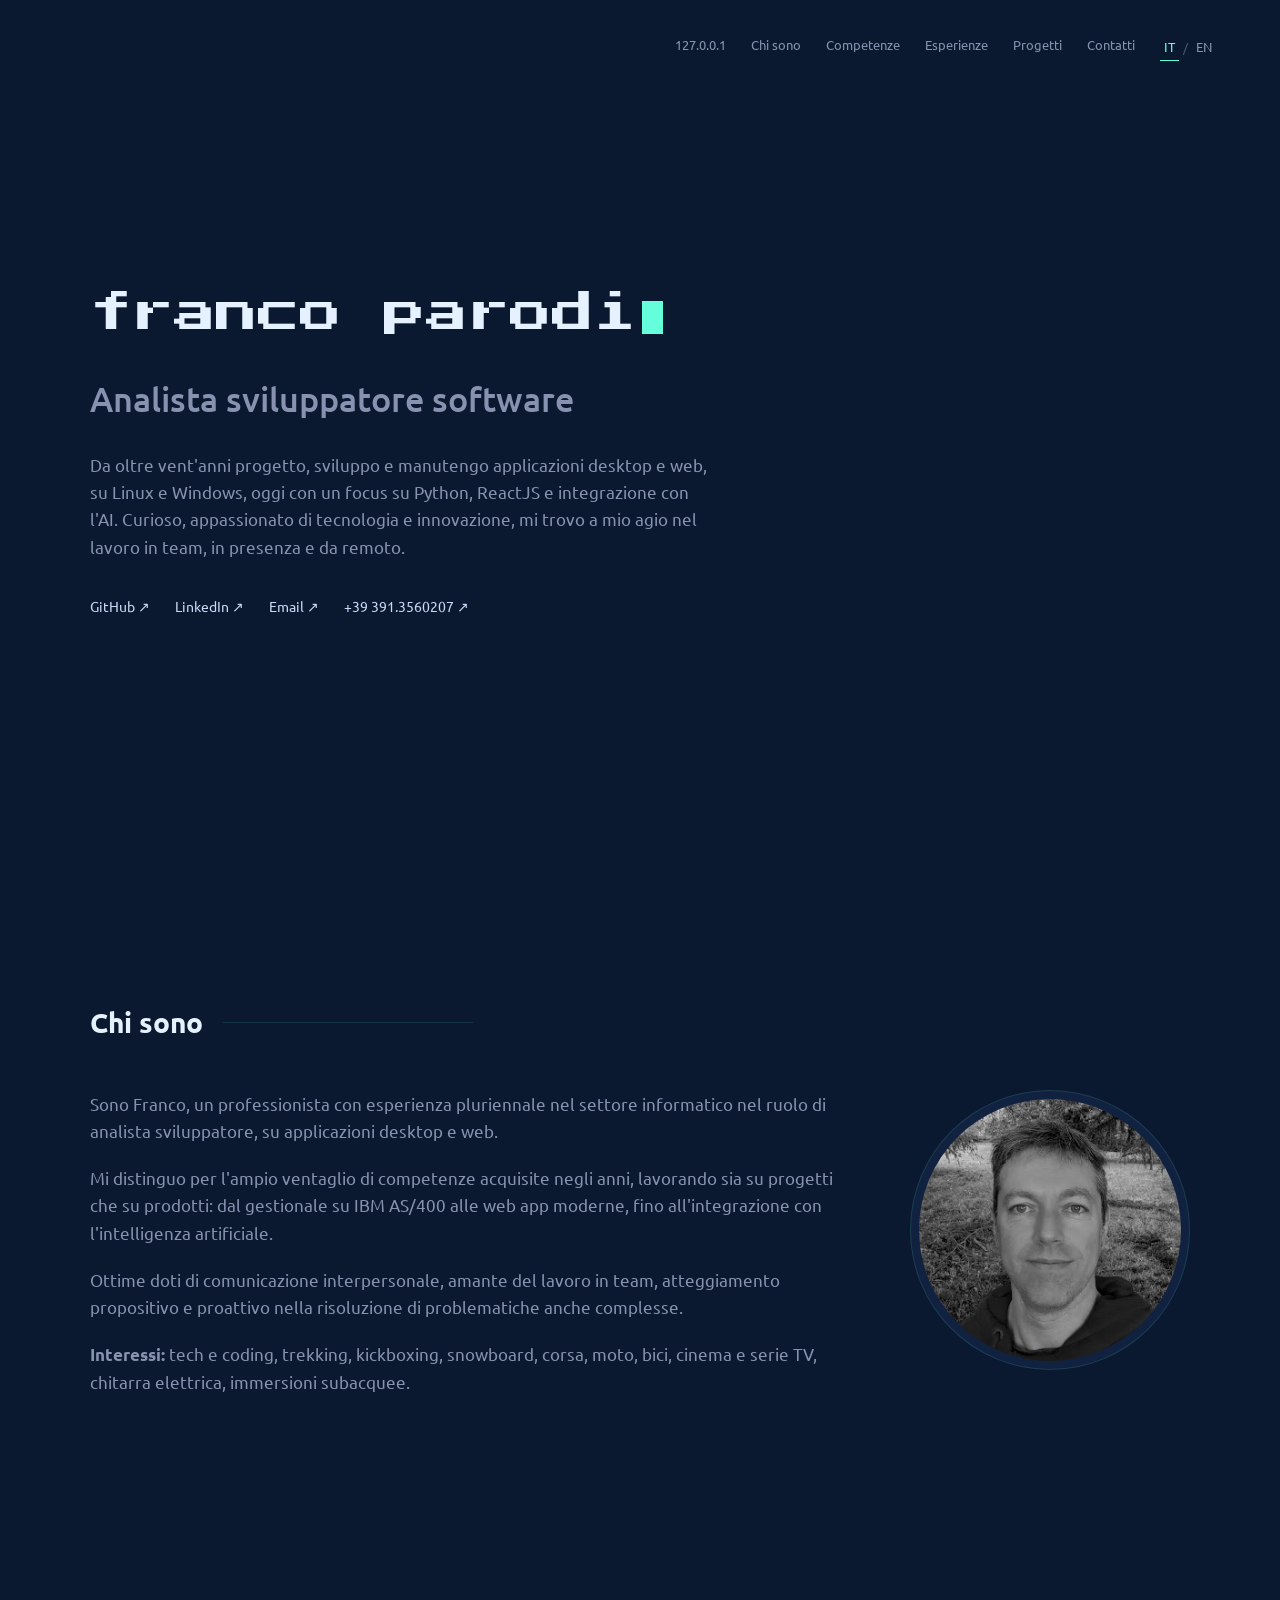
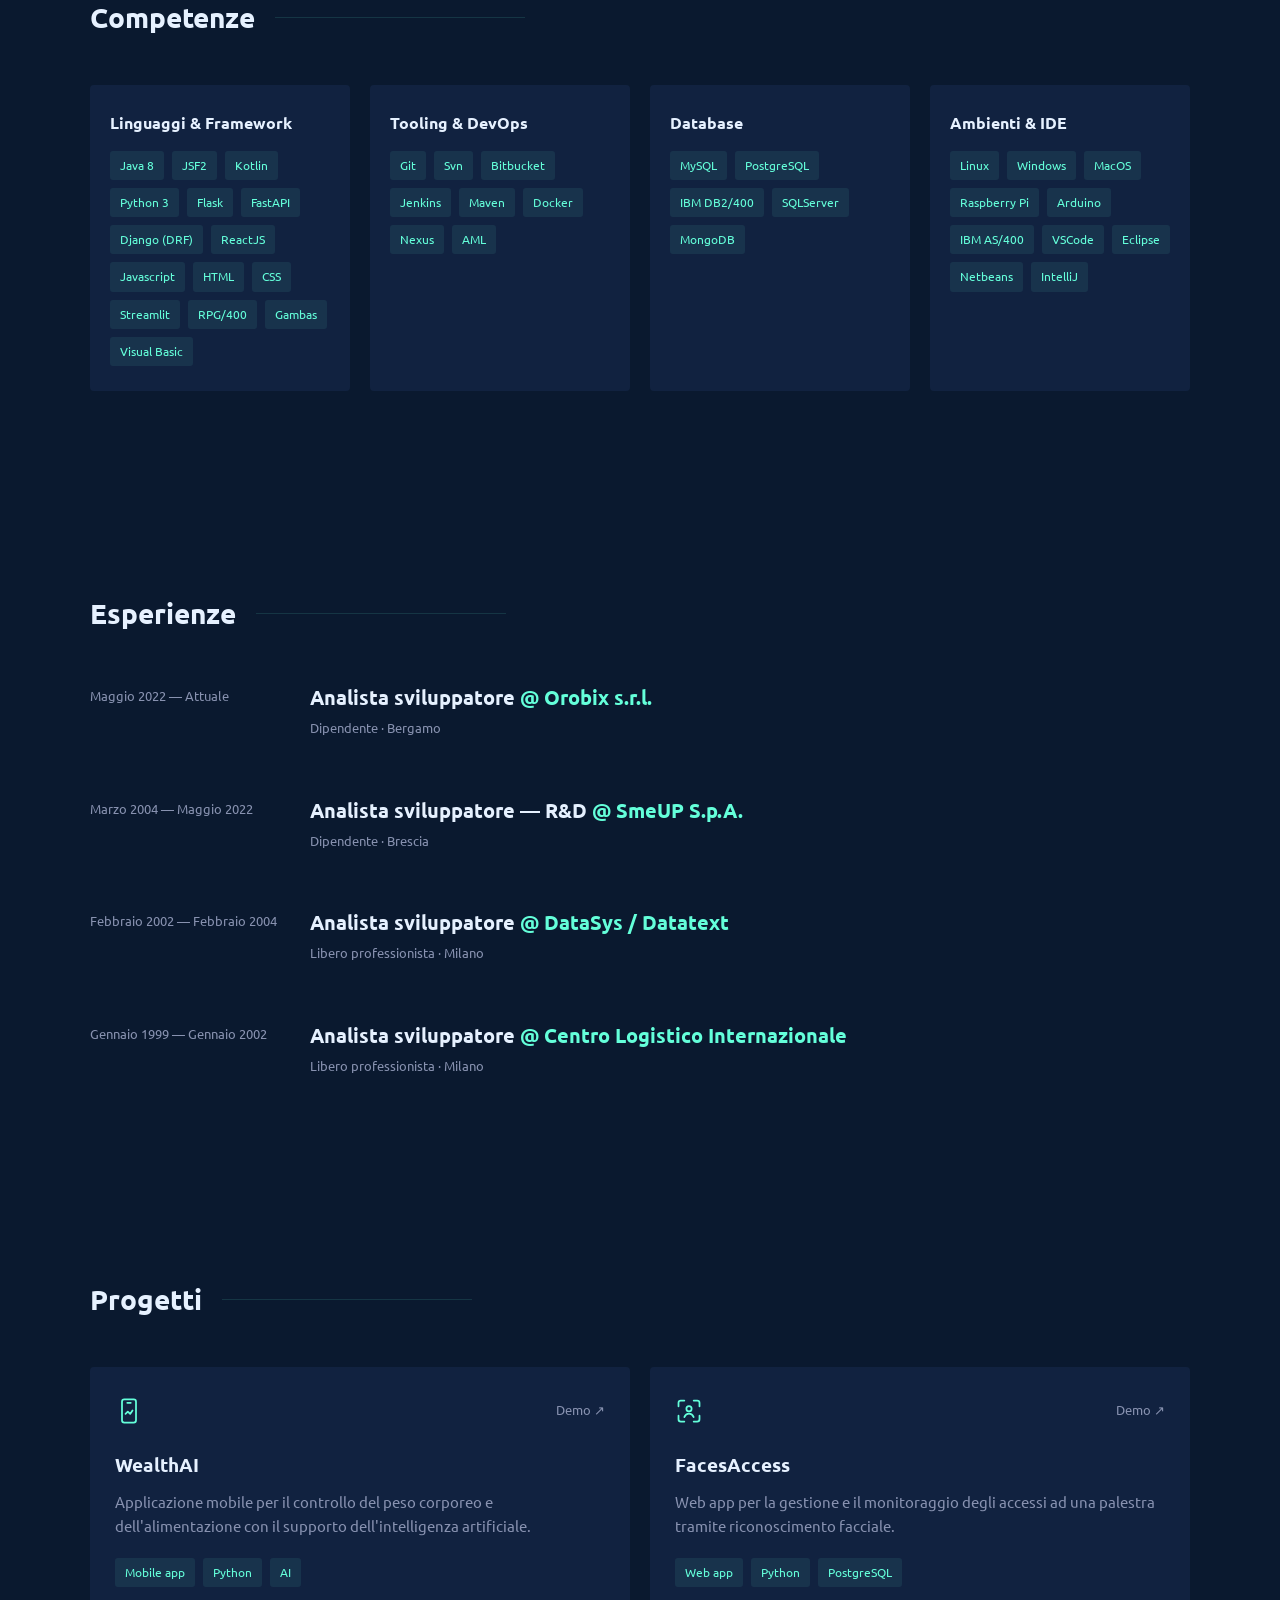
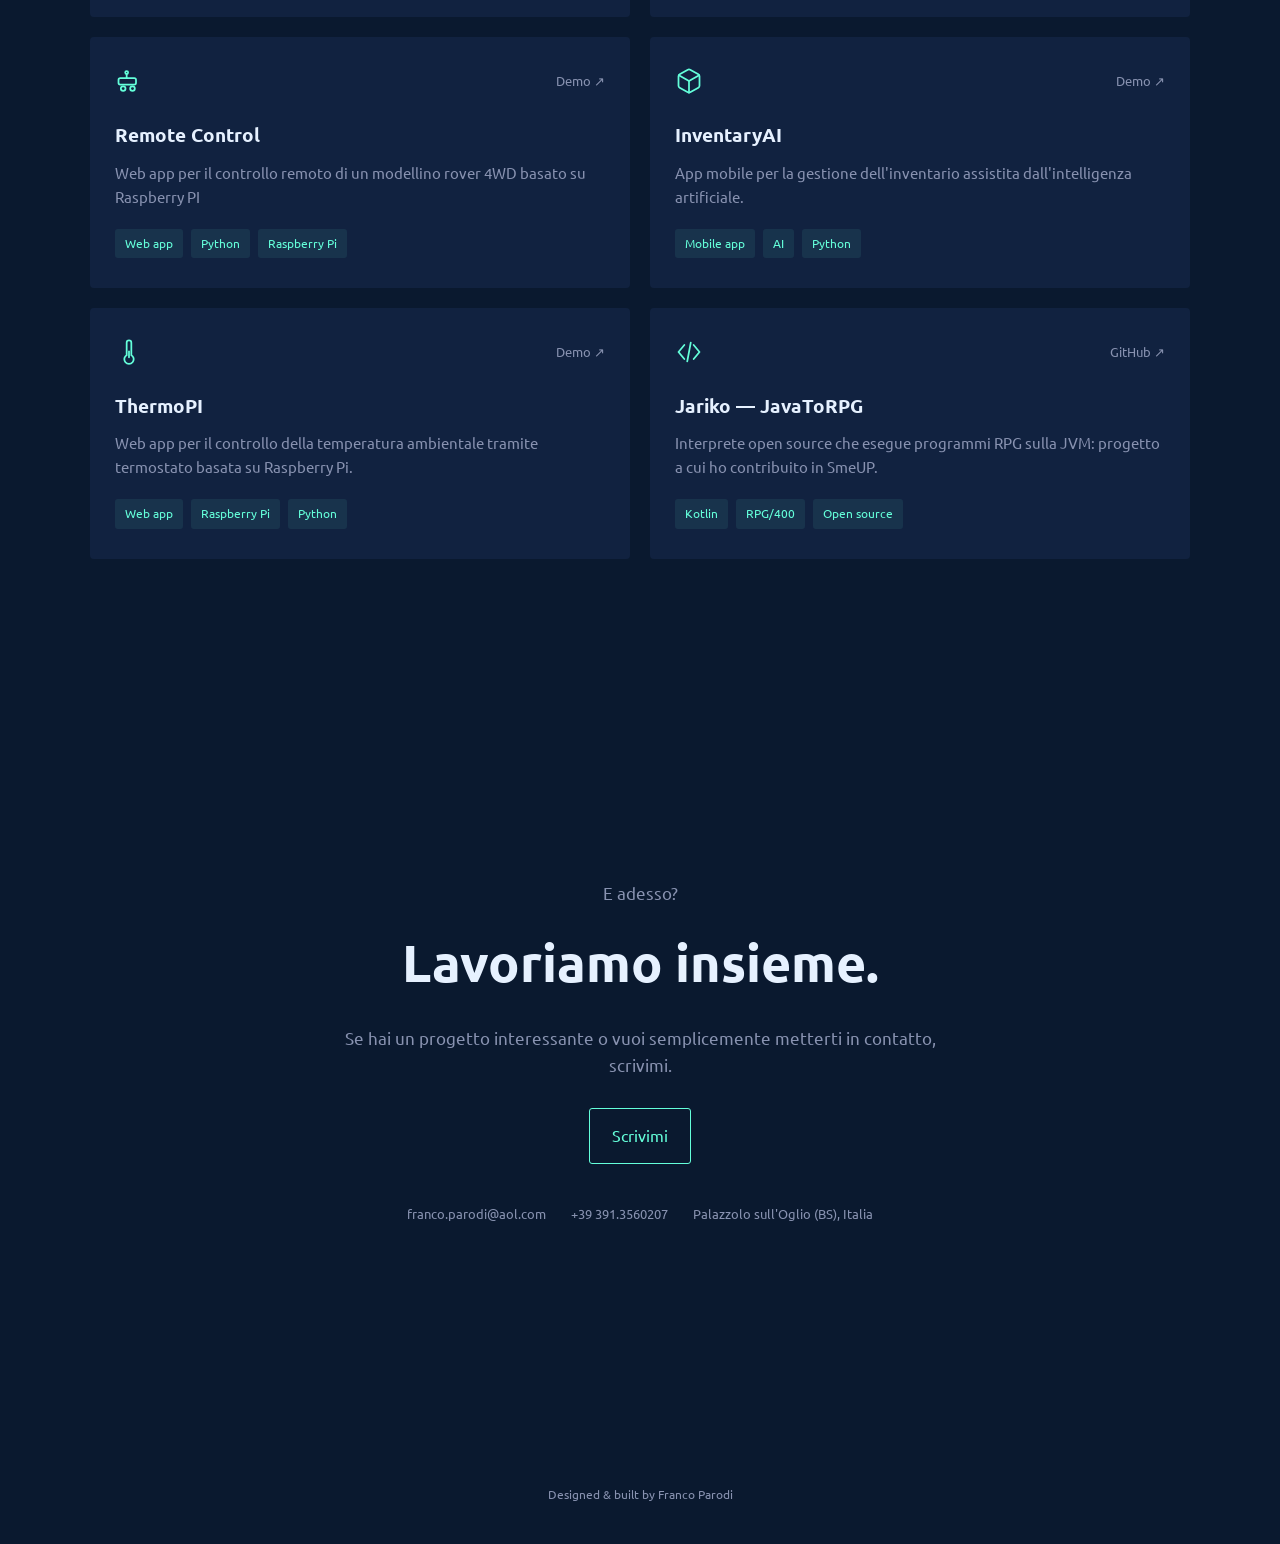
==== commit ef7241d4: "Pixel art" ====
--- a/index.html
+++ b/index.html
@@ -13,863 +13,14 @@
     <link rel="apple-touch-icon" href="favicon.svg" />
     <meta name="theme-color" content="#0a192f" />
 
-    <style>
-        :root {
-            --bg: #0a192f;
-            --bg-light: #112240;
-            --text: #ccd6f6;
-            --text-light: #8892b0;
-            --white: #e6f1ff;
-            --accent: #64ffda;
-            --border: rgba(100, 255, 218, 0.12);
-
-            --mono:
-                ui-monospace,
-                SFMono-Regular,
-                "SF Mono",
-                Menlo,
-                Consolas,
-                "Liberation Mono",
-                "Courier New",
-                monospace;
-        }
-
-        * {
-            box-sizing: border-box;
-            margin: 0;
-            padding: 0;
-        }
-
-        html {
-            scroll-behavior: smooth;
-            -webkit-text-size-adjust: 100%;
-
-            /* Scroll "a scatto": arrivati vicino a una sezione, la pagina si
-               posiziona da sola. "proximity" e non "mandatory", cosi' le
-               sezioni piu' alte dello schermo restano libere di scorrere. */
-            scroll-snap-type: y proximity;
-        }
-
-        body {
-            /* Monospace ovunque: tutto il resto eredita da qui. */
-            font-family: var(--mono);
-
-            background: var(--bg);
-            color: var(--text);
-            line-height: 1.6;
-
-            /* Nessuno scroll orizzontale su schermi stretti. */
-            overflow-x: hidden;
-        }
-
-        img {
-            max-width: 100%;
-            display: block;
-        }
-
-        a {
-            color: inherit;
-            text-decoration: none;
-        }
-
-        .container {
-            width: min(1100px, 90%);
-            margin: 0 auto;
-        }
-
-        /* =========================
-       HEADER
-    ========================= */
-
-        header {
-            min-height: 100vh;
-            min-height: 100svh;
-            display: flex;
-            align-items: center;
-            scroll-snap-align: center;
-        }
-
-        .hero {
-            max-width: 800px;
-        }
-
-        .eyebrow {
-            color: var(--accent);
-            font-size: 14px;
-            margin-bottom: 20px;
-        }
-
-        h1 {
-            color: var(--white);
-            font-size: clamp(38px, 8vw, 72px);
-            line-height: 1.05;
-            letter-spacing: -2px;
-            margin-bottom: 12px;
-            overflow-wrap: break-word;
-        }
-
-        /* =========================
-       COMPARSA IN DISSOLVENZA
-    ========================= */
-
-        /* Le regole valgono solo con la classe "js" sulla radice, messa dallo
-           script: senza JavaScript il contenuto e' visibile da subito invece
-           di restare invisibile per sempre. */
-        .js .fade-in,
-        .js .fade-soft {
-            opacity: 0;
-        }
-
-        .js .fade-in {
-            transform: translateY(14px);
-        }
-
-        /* La nav e' esclusa dallo spostamento: sotto i 768px usa gia' una
-           transform per entrare da destra e le due si annullerebbero. */
-        .js.revealed .fade-in,
-        .js.revealed .fade-soft {
-            opacity: 1;
-            transform: none;
-            transition:
-                opacity 0.7s ease,
-                transform 0.7s ease;
-        }
-
-        /* Sfasamento: prima il resto dell'hero, poi navigazione e sezioni. */
-        .js.revealed .intro {
-            transition-delay: 0.12s;
-        }
-
-        .js.revealed .links {
-            transition-delay: 0.24s;
-        }
-
-        .js.revealed .fade-soft,
-        .js.revealed section,
-        .js.revealed footer {
-            transition-delay: 0.36s;
-        }
-
-        /* Mentre il titolo si scrive il cursore resta fisso: lampeggia
-           solo a digitazione finita, come in un terminale vero. */
-        h1.typing .caret {
-            animation: none;
-            opacity: 1;
-        }
-
-        /* Cursore lampeggiante di fianco al titolo, come in un terminale. */
-        .caret {
-            display: inline-block;
-            width: 0.5em;
-            height: 0.78em;
-            margin-left: 0.14em;
-            vertical-align: baseline;
-            background: var(--accent);
-            animation: caret-blink 1.1s step-end infinite;
-        }
-
-        @keyframes caret-blink {
-
-            0%,
-            100% {
-                opacity: 1;
-            }
-
-            50% {
-                opacity: 0;
-            }
-        }
-
-        .role {
-            color: var(--text-light);
-            font-size: clamp(20px, 4vw, 34px);
-            font-weight: 500;
-            margin-bottom: 25px;
-        }
-
-        .intro {
-            max-width: 620px;
-            color: var(--text-light);
-            font-size: clamp(15px, 3.6vw, 17px);
-            margin-bottom: 35px;
-        }
-
-        .links {
-            display: flex;
-            gap: 15px 25px;
-            flex-wrap: wrap;
-            font-size: 14px;
-        }
-
-        .links a {
-            color: var(--text);
-            transition: color 0.2s ease;
-        }
-
-        .links a:hover {
-            color: var(--accent);
-        }
-
-        /* =========================
-       NAVIGATION
-    ========================= */
-
-        nav {
-            position: fixed;
-            top: 35px;
-            right: 5%;
-            z-index: 25;
-        }
-
-        nav ul {
-            display: flex;
-            gap: 10px 25px;
-            flex-wrap: wrap;
-            list-style: none;
-            font-size: 13px;
-        }
-
-        /* =========================
-       ALONE DEL MOUSE
-    ========================= */
-
-        /* Chiazza di luce che segue il puntatore. Sta sopra a tutto ma
-           non intercetta i click, e resta abbastanza tenue da non
-           disturbare la lettura. */
-        .cursor-glow {
-            position: fixed;
-            top: 0;
-            left: 0;
-            width: 100%;
-            height: 100%;
-            z-index: 15;
-            pointer-events: none;
-            opacity: 0;
-            transition: opacity 0.4s ease;
-            background: radial-gradient(600px circle at var(--glow-x, 50%) var(--glow-y, 50%),
-                    rgba(100, 255, 218, 0.06),
-                    rgba(100, 255, 218, 0.02) 40%,
-                    transparent 65%);
-        }
-
-        body.glow-on .cursor-glow {
-            opacity: 1;
-        }
-
-        /* Solo dove c'e' davvero un puntatore: sui touch non serve. */
-        @media (hover: none),
-        (pointer: coarse) {
-
-            .cursor-glow {
-                display: none;
-            }
-        }
-
-        /* Bottone hamburger e velo: servono solo sotto i 768px,
-           sul desktop restano fuori dal flusso. */
-        .nav-toggle,
-        .nav-overlay {
-            display: none;
-        }
-
-        .nav-toggle {
-            position: fixed;
-            top: 22px;
-            right: 5%;
-            z-index: 30;
-            width: 46px;
-            height: 46px;
-            padding: 0;
-            border: 1px solid var(--border);
-            border-radius: 4px;
-            background: rgba(17, 34, 64, 0.85);
-            -webkit-backdrop-filter: blur(6px);
-            backdrop-filter: blur(6px);
-            cursor: pointer;
-        }
-
-        .nav-toggle span {
-            position: absolute;
-            left: 50%;
-            width: 20px;
-            height: 2px;
-            margin-left: -10px;
-            border-radius: 2px;
-            background: var(--accent);
-            transition:
-                transform 0.25s ease,
-                opacity 0.2s ease;
-        }
-
-        .nav-toggle span:nth-child(1) {
-            top: 15px;
-        }
-
-        .nav-toggle span:nth-child(2) {
-            top: 22px;
-        }
-
-        .nav-toggle span:nth-child(3) {
-            top: 29px;
-        }
-
-        body.nav-open .nav-toggle span:nth-child(1) {
-            transform: translateY(7px) rotate(45deg);
-        }
-
-        body.nav-open .nav-toggle span:nth-child(2) {
-            opacity: 0;
-        }
-
-        body.nav-open .nav-toggle span:nth-child(3) {
-            transform: translateY(-7px) rotate(-45deg);
-        }
-
-        nav a {
-            color: var(--text-light);
-            transition: color 0.2s ease;
-        }
-
-        nav a:hover,
-        nav a:focus-visible {
-            color: var(--accent);
-        }
-
-        /* Selettore di lingua nella navigazione. */
-        .lang-switch {
-            display: flex;
-            align-items: center;
-            gap: 4px;
-        }
-
-        .lang-switch button {
-            font: inherit;
-            background: none;
-            border: none;
-            padding: 2px 4px;
-            color: var(--text-light);
-            cursor: pointer;
-            border-bottom: 1px solid transparent;
-            transition: color 0.2s ease;
-        }
-
-        .lang-switch button:hover {
-            color: var(--accent);
-        }
-
-        .lang-switch button[aria-pressed="true"] {
-            color: var(--accent);
-            border-bottom-color: var(--accent);
-        }
-
-        .lang-switch .sep {
-            color: var(--text-light);
-            opacity: 0.5;
-        }
-
-        /* =========================
-       SECTIONS
-    ========================= */
-
-        section {
-            padding: 100px 0;
-            scroll-snap-align: center;
-        }
-
-        .section-title {
-            display: flex;
-            align-items: center;
-            gap: 20px;
-            margin-bottom: 45px;
-        }
-
-        .section-number {
-            color: var(--accent);
-            font-size: 15px;
-        }
-
-        h2 {
-            color: var(--white);
-            font-size: clamp(21px, 5vw, 28px);
-        }
-
-        /* Linea che riempie lo spazio residuo, senza sfondare. */
-        .section-title::after {
-            content: "";
-            flex: 1 1 0;
-            min-width: 0;
-            max-width: 250px;
-            height: 1px;
-            background: var(--border);
-        }
-
-        /* =========================
-       ABOUT
-    ========================= */
-
-        .about-grid {
-            display: grid;
-            grid-template-columns: 1fr 280px;
-            gap: 50px;
-            align-items: start;
-        }
-
-        .about {
-            max-width: 750px;
-            color: var(--text-light);
-            font-size: clamp(15px, 3.6vw, 17px);
-        }
-
-        .about p {
-            margin-bottom: 20px;
-        }
-
-        .about p:last-child {
-            margin-bottom: 0;
-        }
-
-        .highlight {
-            color: var(--accent);
-        }
-
-        .photo-frame {
-            border: 1px solid var(--border);
-            /* Cornice circolare attorno alla foto. */
-            border-radius: 50%;
-            padding: 8px;
-            background: var(--bg-light);
-        }
-
-        .photo {
-            width: 100%;
-            /* Quadrata a prescindere dall'immagine, poi ritagliata a cerchio. */
-            aspect-ratio: 1 / 1;
-            object-fit: cover;
-            border-radius: 50%;
-            /* Sempre in bianco e nero, anche al passaggio del mouse. */
-            filter: grayscale(100%) contrast(1.05);
-        }
-
-        /* =========================
-       SKILLS
-    ========================= */
-
-        .skills {
-            display: grid;
-            grid-template-columns: repeat(auto-fit, minmax(230px, 1fr));
-            gap: 20px;
-        }
-
-        .skill-card {
-            background: var(--bg-light);
-            border-radius: 4px;
-            padding: 25px 20px;
-        }
-
-        .skill-card h3 {
-            color: var(--white);
-            font-size: 16px;
-            margin-bottom: 15px;
-        }
-
-        /* =========================
-       TECH TAGS
-    ========================= */
-
-        .tech {
-            display: flex;
-            flex-wrap: wrap;
-            gap: 8px;
-            list-style: none;
-        }
-
-        .tech li {
-            background: rgba(100, 255, 218, 0.08);
-            color: var(--accent);
-            padding: 5px 10px;
-            border-radius: 3px;
-            font-size: 12px;
-        }
-
-        /* =========================
-       EXPERIENCE
-    ========================= */
-
-        .experience {
-            display: grid;
-            grid-template-columns: 190px 1fr;
-            gap: 30px;
-            margin-bottom: 55px;
-        }
-
-        .experience:last-child {
-            margin-bottom: 0;
-        }
-
-        .date {
-            color: var(--text-light);
-            font-size: 13px;
-            padding-top: 5px;
-        }
-
-        .job h3 {
-            color: var(--white);
-            font-size: clamp(17px, 4.2vw, 20px);
-            margin-bottom: 5px;
-        }
-
-        .company {
-            color: var(--accent);
-        }
-
-        .job .meta {
-            color: var(--text-light);
-            font-size: 13px;
-            margin-bottom: 15px;
-        }
-
-        /* Senza descrizione sotto, il margine resterebbe appeso nel vuoto. */
-        .job .meta:last-child {
-            margin-bottom: 0;
-        }
-
-        .job p {
-            color: var(--text-light);
-            font-size: clamp(14px, 3.5vw, 16px);
-            margin-bottom: 18px;
-            max-width: 700px;
-        }
-
-        /* =========================
-       PROJECTS
-    ========================= */
-
-        .projects {
-            display: grid;
-            grid-template-columns: repeat(2, 1fr);
-            gap: 20px;
-        }
-
-        .project {
-            background: var(--bg-light);
-            padding: 30px 25px;
-            border-radius: 4px;
-            display: flex;
-            flex-direction: column;
-            transition:
-                transform 0.2s ease,
-                box-shadow 0.2s ease;
-        }
-
-        .project:hover {
-            transform: translateY(-5px);
-            box-shadow: 0 15px 30px rgba(0, 0, 0, 0.2);
-        }
-
-        .project-top {
-            display: flex;
-            justify-content: space-between;
-            align-items: center;
-            gap: 15px;
-            margin-bottom: 25px;
-        }
-
-        /* Icone dei progetti: tratto piatto, stesso spessore per tutte,
-           nessun riempimento ne' sfumatura. */
-        .project-icon {
-            display: flex;
-            color: var(--accent);
-        }
-
-        .project-icon svg {
-            display: block;
-            width: 28px;
-            height: 28px;
-        }
-
-        .project-links {
-            display: flex;
-            gap: 15px;
-            font-size: 13px;
-            color: var(--text-light);
-        }
-
-        .project-links a:hover {
-            color: var(--accent);
-        }
-
-        .project h3 {
-            color: var(--white);
-            font-size: 19px;
-            margin-bottom: 10px;
-        }
-
-        .project p {
-            color: var(--text-light);
-            font-size: 15px;
-            margin-bottom: 20px;
-            flex-grow: 1;
-        }
-
-        /* =========================
-       CONTACT
-    ========================= */
-
-        .contact {
-            text-align: center;
-            max-width: 650px;
-            margin: 0 auto;
-            padding: 120px 0;
-        }
-
-        .contact .eyebrow {
-            margin-bottom: 15px;
-        }
-
-        .contact h2 {
-            font-size: clamp(30px, 6vw, 52px);
-            margin-bottom: 20px;
-        }
-
-        .contact>p {
-            color: var(--text-light);
-            font-size: clamp(15px, 3.6vw, 17px);
-            margin-bottom: 30px;
-        }
-
-        .button {
-            display: inline-block;
-            border: 1px solid var(--accent);
-            color: var(--accent);
-            padding: 14px 22px;
-            border-radius: 3px;
-            transition: background 0.2s ease;
-        }
-
-        .button:hover {
-            background: rgba(100, 255, 218, 0.08);
-        }
-
-        .contact-details {
-            display: flex;
-            justify-content: center;
-            gap: 12px 25px;
-            flex-wrap: wrap;
-            font-size: 13px;
-            color: var(--text-light);
-            margin-top: 40px;
-        }
-
-        .contact-details a {
-            /* Le stringhe lunghe non devono sfondare lo schermo. */
-            overflow-wrap: anywhere;
-        }
-
-        .contact-details a:hover {
-            color: var(--accent);
-        }
-
-        /* =========================
-       FOOTER
-    ========================= */
-
-        footer {
-            text-align: center;
-
-            /* Punto di aggancio finale: senza, lo scatto sull'ultima sezione
-               rimbalzerebbe indietro e il fondo pagina resterebbe tagliato. */
-            scroll-snap-align: end;
-            padding: 40px 20px;
-            color: var(--text-light);
-            font-size: 12px;
-        }
-
-        /* =========================
-       RESPONSIVE
-    ========================= */
-
-        @media (max-width: 768px) {
-
-            /* Il menu diventa un pannello laterale a scomparsa. */
-            .nav-toggle {
-                display: block;
-            }
-
-            .nav-overlay {
-                display: block;
-                position: fixed;
-                inset: 0;
-                z-index: 20;
-                background: rgba(2, 12, 27, 0.72);
-                touch-action: none;
-                opacity: 0;
-                pointer-events: none;
-                transition: opacity 0.3s ease;
-            }
-
-            body.nav-open .nav-overlay {
-                opacity: 1;
-                pointer-events: auto;
-            }
-
-            body.nav-open {
-                overflow: hidden;
-            }
-
-            nav {
-                top: 0;
-                right: 0;
-                width: min(300px, 82vw);
-                height: 100%;
-                height: 100dvh;
-                padding: 96px 26px 32px;
-                background: var(--bg-light);
-                border-left: 1px solid var(--border);
-                box-shadow: -12px 0 34px rgba(2, 12, 27, 0.45);
-                overflow-y: auto;
-                overscroll-behavior: contain;
-                visibility: hidden;
-                transform: translateX(100%);
-                transition:
-                    transform 0.3s ease,
-                    visibility 0.3s ease;
-            }
-
-            body.nav-open nav {
-                visibility: visible;
-                transform: translateX(0);
-            }
-
-            nav ul {
-                display: block;
-                font-size: 15px;
-            }
-
-            nav li+li {
-                border-top: 1px solid var(--border);
-            }
-
-            nav a {
-                display: block;
-                padding: 14px 2px;
-                color: var(--text);
-            }
-
-            .lang-switch {
-                padding: 18px 2px 0;
-                border-top: 1px solid var(--border);
-            }
-
-            .lang-switch button {
-                padding: 6px 8px;
-                font-size: 15px;
-            }
-
-            header {
-                min-height: 80vh;
-                min-height: 80svh;
-                padding-bottom: 40px;
-            }
-
-            section {
-                padding: 70px 0;
-            }
-
-            .section-title {
-                gap: 12px;
-                margin-bottom: 35px;
-            }
-
-            .section-title::after {
-                max-width: 80px;
-            }
-
-            .about-grid {
-                grid-template-columns: 1fr;
-                gap: 35px;
-            }
-
-            .photo-frame {
-                width: min(260px, 70vw);
-            }
-
-            .experience {
-                grid-template-columns: 1fr;
-                gap: 8px;
-                margin-bottom: 45px;
-            }
-
-            .projects {
-                grid-template-columns: 1fr;
-            }
-
-            .skill-card,
-            .project {
-                padding: 25px 18px;
-            }
-
-            .contact {
-                padding: 60px 0;
-            }
-        }
-
-        /* Telefoni piu' piccoli: piu' spazio utile in larghezza. */
-        @media (max-width: 480px) {
-
-            .container {
-                width: 92%;
-            }
-
-            section {
-                padding: 60px 0;
-            }
-
-            .section-title {
-                gap: 10px;
-                margin-bottom: 28px;
-            }
-
-            .skills {
-                grid-template-columns: 1fr;
-            }
-
-            .project {
-                padding: 24px 18px;
-            }
-
-            .contact-details {
-                gap: 10px 18px;
-                margin-top: 30px;
-            }
-
-            .links {
-                gap: 12px 18px;
-            }
-        }
-
-        /* Rispetta chi preferisce meno animazioni. */
-        @media (prefers-reduced-motion: reduce) {
-
-            html {
-                scroll-behavior: auto;
-                scroll-snap-type: none;
-            }
-
-            * {
-                transition: none !important;
-            }
-
-            .cursor-glow {
-                display: none;
-            }
-        }
-    </style>
-
-    <script>
-        /* Segna che il JavaScript e' attivo: solo in quel caso il contenuto
-           parte invisibile, in attesa della dissolvenza. */
-        document.documentElement.className = "js";
-    </script>
+    <link rel="preconnect" href="https://fonts.googleapis.com" />
+    <link rel="preconnect" href="https://fonts.gstatic.com" crossorigin />
+    <link rel="stylesheet"
+        href="https://fonts.googleapis.com/css2?family=Press+Start+2P&family=Ubuntu:wght@400;500;700&display=swap" />
+
+    <link rel="stylesheet" href="styles.css" />
+
+    <script src="init.js"></script>
 </head>
 
 <body>
@@ -946,7 +97,6 @@
             <div class="container">
 
                 <div class="section-title">
-                    <span class="section-number">01.</span>
                     <h2 data-i18n="about.title">Chi sono</h2>
                 </div>
 
@@ -982,7 +132,6 @@
             <div class="container">
 
                 <div class="section-title">
-                    <span class="section-number">02.</span>
                     <h2 data-i18n="skills.title">Competenze</h2>
                 </div>
 
@@ -1064,7 +213,6 @@
             <div class="container">
 
                 <div class="section-title">
-                    <span class="section-number">03.</span>
                     <h2 data-i18n="exp.title">Esperienze</h2>
                 </div>
 
@@ -1148,7 +296,6 @@
             <div class="container">
 
                 <div class="section-title">
-                    <span class="section-number">04.</span>
                     <h2 data-i18n="proj.title">Progetti</h2>
                 </div>
 
@@ -1359,7 +506,7 @@
 
                 <div class="contact">
 
-                    <p class="eyebrow" data-i18n="contact.eyebrow">05. E adesso?</p>
+                    <p class="eyebrow" data-i18n="contact.eyebrow">E adesso?</p>
 
                     <h2 data-i18n="contact.title">Lavoriamo insieme.</h2>
 
@@ -1369,7 +516,7 @@
 
                     <div class="contact-details">
                         <a href="mailto:franco.parodi@aol.com">franco.parodi@aol.com</a>
-                        <a href="tel:+393913560207">+39 391 3560207</a>
+                        <a href="tel:+393913560207">+39 391.3560207</a>
                         <span data-i18n="contact.city">Palazzolo sull'Oglio (BS), Italia</span>
                     </div>
 
@@ -1387,379 +534,7 @@
     </footer>
 
 
-    <script>
-        (function () {
-            "use strict";
-
-            /* L'italiano e' il testo gia' presente nell'HTML ed e' la lingua
-               predefinita: qui c'e' solo l'inglese. Le stringhe possono contenere
-               markup, viene inserito con innerHTML. */
-            var EN = {
-                "meta.title": "Franco Parodi \u2014 Software Analyst and Developer",
-                "meta.description": "Personal portfolio of Franco Parodi, software analyst and developer with many years of experience in desktop and web applications.",
-
-                "nav.home": "127.0.0.1",
-                "nav.about": "About",
-                "nav.skills": "Skills",
-                "nav.experience": "Experience",
-                "nav.projects": "Projects",
-                "nav.contact": "Contact",
-
-                "hero.role": "Software analyst and developer",
-                "hero.intro": "For over twenty years I have been designing, developing and maintaining desktop and web applications, on Linux and Windows, today with a focus on Python, ReactJS and AI integration. Curious and passionate about technology and innovation, I am at ease working in a team, both on site and remotely.",
-
-                "about.title": "About",
-                "about.p1": "I am <span class='highlight'>Franco</span>, a professional with many years of experience in IT as a software analyst and developer, working on desktop and web applications.",
-                "about.p2": "I stand out for the wide range of skills built up over the years, working both on <span class='highlight'>projects</span> and on <span class='highlight'>products</span>: from ERP software on IBM AS/400 to modern web apps, through to the integration of artificial intelligence.",
-                "about.p3": "Strong interpersonal communication skills, a team player with a positive and proactive attitude to solving even complex problems.",
-                "about.p4": "<strong>Interests:</strong> tech and coding, trekking, kickboxing, snowboarding, running, motorbikes, cycling, film and TV series, electric guitar, scuba diving.",
-
-                "skills.title": "Skills",
-                "skills.languages": "Languages &amp; Frameworks",
-                "skills.tooling": "Tooling &amp; DevOps",
-                "skills.database": "Databases",
-                "skills.envs": "Environments &amp; IDEs",
-
-                "exp.title": "Experience",
-                "exp1.date": "May 2022 \u2014 Present",
-                "exp1.role": "Software analyst and developer",
-                "exp1.meta": "Employee \u00b7 Bergamo",
-                "exp2.date": "March 2004 \u2014 May 2022",
-                "exp2.role": "Software analyst and developer \u2014 R&amp;D",
-                "exp2.meta": "Employee \u00b7 Brescia",
-                "exp3.date": "February 2002 \u2014 February 2004",
-                "exp3.role": "Software analyst and developer",
-                "exp3.meta": "Freelance \u00b7 Milan",
-                "exp4.date": "January 1999 \u2014 January 2002",
-                "exp4.role": "Software analyst and developer",
-                "exp4.meta": "Freelance \u00b7 Milan",
-
-                "proj.title": "Projects",
-                "proj1.desc": "Mobile application for tracking body weight and nutrition with the support of artificial intelligence.",
-                "proj2.desc": "Web app for managing and monitoring access to a gym through facial recognition.",
-                "proj3.desc": "Web app for the remote control of a 4WD rover model based on Raspberry Pi.",
-                "proj4.desc": "Mobile app for inventory management assisted by artificial intelligence.",
-                "proj5.desc": "Web app for controlling room temperature through a thermostat based on Raspberry Pi.",
-                "proj6.desc": "Open source interpreter that runs RPG programs on the JVM: a project I contributed to at SmeUP.",
-
-                "contact.eyebrow": "05. What's next?",
-                "contact.title": "Let's work together.",
-                "contact.text": "If you have an interesting project, or simply want to get in touch, drop me a line.",
-                "contact.button": "Say hello",
-                "contact.city": "Palazzolo sull'Oglio (BS), Italia"
-            };
-
-            var nodes = document.querySelectorAll("[data-i18n]");
-            var buttons = document.querySelectorAll("[data-lang-btn]");
-            var meta = document.querySelector('meta[name="description"]');
-
-            /* Testo italiano originale, cosi' il ritorno a IT non ha bisogno di dizionario. */
-            var IT = {};
-            var i;
-            for (i = 0; i < nodes.length; i++) {
-                IT[nodes[i].getAttribute("data-i18n")] = nodes[i].innerHTML;
-            }
-            IT["meta.title"] = document.title;
-            IT["meta.description"] = meta ? meta.content : "";
-
-            function apply(lang) {
-                var dict = lang === "en" ? EN : IT;
-                var k, j;
-                for (j = 0; j < nodes.length; j++) {
-                    k = nodes[j].getAttribute("data-i18n");
-                    if (dict[k] !== undefined) {
-                        nodes[j].innerHTML = dict[k];
-                    }
-                }
-                document.title = dict["meta.title"];
-                if (meta) {
-                    meta.content = dict["meta.description"];
-                }
-                document.documentElement.lang = lang;
-                for (j = 0; j < buttons.length; j++) {
-                    buttons[j].setAttribute(
-                        "aria-pressed",
-                        buttons[j].getAttribute("data-lang-btn") === lang ? "true" : "false"
-                    );
-                }
-                try {
-                    localStorage.setItem("lang", lang);
-                } catch (e) {
-                    /* localStorage non disponibile: la scelta vale solo per questa visita. */
-                }
-            }
-
-            /* Lingua predefinita: italiano. Si passa all'inglese solo se il
-               visitatore lo ha gia' scelto in una visita precedente. */
-            var saved = null;
-            try {
-                saved = localStorage.getItem("lang");
-            } catch (e) {
-                saved = null;
-            }
-
-            if (saved === "en") {
-                apply("en");
-            }
-
-            for (i = 0; i < buttons.length; i++) {
-                buttons[i].addEventListener("click", function () {
-                    apply(this.getAttribute("data-lang-btn"));
-                });
-            }
-        })();
-
-        /* Menu laterale a scomparsa sui telefoni. */
-        (function () {
-            "use strict";
-
-            var toggle = document.querySelector(".nav-toggle");
-            var overlay = document.querySelector(".nav-overlay");
-            var nav = document.getElementById("site-nav");
-
-            if (!toggle || !overlay || !nav) {
-                return;
-            }
-
-            var LABELS = {
-                en: { open: "Open menu", close: "Close menu" },
-                it: { open: "Apri il menu", close: "Chiudi il menu" }
-            };
-
-            function labels() {
-                return LABELS[document.documentElement.lang] || LABELS.en;
-            }
-
-            function isOpen() {
-                return document.body.classList.contains("nav-open");
-            }
-
-            function focusable() {
-                return nav.querySelectorAll("a[href], button:not([disabled])");
-            }
-
-            function open() {
-                document.body.classList.add("nav-open");
-                toggle.setAttribute("aria-expanded", "true");
-                toggle.setAttribute("aria-label", labels().close);
-                var items = focusable();
-                if (items.length) {
-                    items[0].focus();
-                }
-            }
-
-            function close(returnFocus) {
-                document.body.classList.remove("nav-open");
-                toggle.setAttribute("aria-expanded", "false");
-                toggle.setAttribute("aria-label", labels().open);
-                if (returnFocus) {
-                    toggle.focus();
-                }
-            }
-
-            toggle.addEventListener("click", function () {
-                if (isOpen()) {
-                    close(true);
-                } else {
-                    open();
-                }
-            });
-
-            overlay.addEventListener("click", function () {
-                close(true);
-            });
-
-            /* Un tocco su una voce porta alla sezione e richiude il pannello. */
-            nav.addEventListener("click", function (event) {
-                if (event.target.closest("a")) {
-                    close(false);
-                }
-            });
-
-            document.addEventListener("keydown", function (event) {
-                if (!isOpen()) {
-                    return;
-                }
-
-                if (event.key === "Escape") {
-                    close(true);
-                    return;
-                }
-
-                if (event.key !== "Tab") {
-                    return;
-                }
-
-                /* Finche' il pannello e' aperto il focus resta al suo interno. */
-                var items = focusable();
-                if (!items.length) {
-                    return;
-                }
-
-                var first = items[0];
-                var last = items[items.length - 1];
-
-                if (event.shiftKey && document.activeElement === first) {
-                    event.preventDefault();
-                    last.focus();
-                } else if (!event.shiftKey && document.activeElement === last) {
-                    event.preventDefault();
-                    first.focus();
-                }
-            });
-
-            /* Tornando alla larghezza desktop il pannello non ha piu' senso. */
-            window.addEventListener("resize", function () {
-                if (isOpen() && window.innerWidth > 768) {
-                    close(false);
-                }
-            });
-
-            /* L'etichetta segue la lingua scelta nel selettore IT/EN. */
-            var langButtons = document.querySelectorAll("[data-lang-btn]");
-            var b;
-            for (b = 0; b < langButtons.length; b++) {
-                langButtons[b].addEventListener("click", function () {
-                    toggle.setAttribute(
-                        "aria-label",
-                        isOpen() ? labels().close : labels().open
-                    );
-                });
-            }
-
-            toggle.setAttribute("aria-label", labels().open);
-        })();
-
-        /* Rete di sicurezza: qualunque cosa succeda all'animazione, dopo
-           quattro secondi il contenuto e' comunque visibile. */
-        window.setTimeout(function () {
-            document.documentElement.classList.add("revealed");
-        }, 4000);
-
-        /* Il titolo si scrive da solo a ogni caricamento della pagina, poi il
-           resto della pagina entra in dissolvenza. */
-        (function () {
-            "use strict";
-
-            var title = document.querySelector("h1");
-            var typed = title && title.querySelector(".typed");
-
-            function reveal() {
-                document.documentElement.classList.add("revealed");
-            }
-
-            if (!typed) {
-                reveal();
-                return;
-            }
-
-            var text = typed.textContent;
-
-            /* Chi ha chiesto meno animazioni vede subito titolo e contenuto. */
-            if (window.matchMedia &&
-                window.matchMedia("(prefers-reduced-motion: reduce)").matches) {
-                reveal();
-                return;
-            }
-
-            typed.textContent = "";
-            title.classList.add("typing");
-
-            var i = 0;
-
-            function step() {
-                i += 1;
-                typed.textContent = text.slice(0, i);
-
-                if (i < text.length) {
-                    /* Ritmo irregolare: una digitazione a intervalli fissi
-                       si riconosce subito come finta. */
-                    window.setTimeout(step, 55 + Math.random() * 85);
-                } else {
-                    title.classList.remove("typing");
-                    /* Breve pausa a titolo finito, poi entra il resto. */
-                    window.setTimeout(reveal, 220);
-                }
-            }
-
-            window.setTimeout(step, 350);
-        })();
-
-        /* Alone chiaro che insegue il puntatore. */
-        (function () {
-            "use strict";
-
-            var glow = document.querySelector(".cursor-glow");
-
-            if (!glow || !window.matchMedia) {
-                return;
-            }
-
-            /* Niente alone sui touch o per chi ha chiesto meno animazioni. */
-            if (window.matchMedia("(hover: none)").matches ||
-                window.matchMedia("(pointer: coarse)").matches ||
-                window.matchMedia("(prefers-reduced-motion: reduce)").matches) {
-                return;
-            }
-
-            var targetX = 0;
-            var targetY = 0;
-            var x = 0;
-            var y = 0;
-            var started = false;
-            var pending = false;
-
-            /* L'alone insegue il puntatore con un filo di ritardo:
-               il movimento risulta piu' morbido di un aggancio secco. */
-            function frame() {
-                pending = false;
-
-                x += (targetX - x) * 0.18;
-                y += (targetY - y) * 0.18;
-
-                glow.style.setProperty("--glow-x", x + "px");
-                glow.style.setProperty("--glow-y", y + "px");
-
-                if (Math.abs(targetX - x) > 0.5 || Math.abs(targetY - y) > 0.5) {
-                    pending = true;
-                    window.requestAnimationFrame(frame);
-                }
-            }
-
-            function schedule() {
-                if (!pending) {
-                    pending = true;
-                    window.requestAnimationFrame(frame);
-                }
-            }
-
-            document.addEventListener("mousemove", function (event) {
-                targetX = event.clientX;
-                targetY = event.clientY;
-
-                if (!started) {
-                    /* Al primo movimento parte gia' sotto al puntatore,
-                       senza attraversare la pagina. */
-                    started = true;
-                    x = targetX;
-                    y = targetY;
-                    document.body.classList.add("glow-on");
-                }
-
-                schedule();
-            });
-
-            document.addEventListener("mouseleave", function () {
-                document.body.classList.remove("glow-on");
-            });
-
-            document.addEventListener("mouseenter", function () {
-                if (started) {
-                    document.body.classList.add("glow-on");
-                }
-            });
-        })();
-    </script>
+    <script src="main.js"></script>
 
 </body>
 
--- a/styles.css
+++ b/styles.css
@@ -0,0 +1,864 @@
+:root {
+    --bg: #0a192f;
+    --bg-light: #112240;
+    --text: #ccd6f6;
+    --text-light: #8892b0;
+    --white: #e6f1ff;
+    --accent: #64ffda;
+    --border: rgba(100, 255, 218, 0.12);
+
+    /* Ubuntu per tutto il sito; i fallback coprono il caso in cui il
+       webfont non arrivi (rete lenta, blocco di terze parti). */
+    --font:
+        "Ubuntu",
+        "Ubuntu Sans",
+        -apple-system,
+        BlinkMacSystemFont,
+        "Segoe UI",
+        Roboto,
+        "Helvetica Neue",
+        Arial,
+        sans-serif;
+
+    /* Font a pixel per il solo nome nell'hero. Il ripiego e' monospazio
+       cosi' la larghezza non cambia troppo se il webfont non arriva. */
+    --font-pixel:
+        "Press Start 2P",
+        ui-monospace,
+        "Courier New",
+        monospace;
+}
+
+* {
+    box-sizing: border-box;
+    margin: 0;
+    padding: 0;
+}
+
+html {
+    scroll-behavior: smooth;
+    -webkit-text-size-adjust: 100%;
+
+    /* Scroll "a scatto": arrivati vicino a una sezione, la pagina si
+       posiziona da sola. "proximity" e non "mandatory", cosi' le
+       sezioni piu' alte dello schermo restano libere di scorrere. */
+    scroll-snap-type: y proximity;
+}
+
+body {
+    /* Ubuntu ovunque: tutto il resto eredita da qui. */
+    font-family: var(--font);
+
+    background: var(--bg);
+    color: var(--text);
+    line-height: 1.6;
+
+    /* Nessuno scroll orizzontale su schermi stretti. */
+    overflow-x: hidden;
+}
+
+img {
+    max-width: 100%;
+    display: block;
+}
+
+a {
+    color: inherit;
+    text-decoration: none;
+}
+
+.container {
+    width: min(1100px, 90%);
+    margin: 0 auto;
+}
+
+/* =========================
+HEADER
+========================= */
+
+header {
+    min-height: 100vh;
+    min-height: 100svh;
+    display: flex;
+    align-items: center;
+    scroll-snap-align: center;
+}
+
+.hero {
+    max-width: 800px;
+}
+
+.eyebrow {
+    color: var(--accent);
+    font-size: 14px;
+    margin-bottom: 20px;
+}
+
+h1 {
+    color: var(--white);
+    font-family: var(--font-pixel);
+
+    /* Press Start 2P ha un solo peso (400) ed e' molto largo: circa un em
+       per carattere. Da qui la scala piu' contenuta rispetto a un font
+       proporzionale, altrimenti "franco parodi" sfonderebbe lo schermo. */
+    font-weight: 400;
+    font-size: clamp(19px, 5vw, 42px);
+
+    /* I glifi a pixel hanno bisogno di aria: niente crenatura negativa
+       e interlinea larga, o le righe si toccano. */
+    letter-spacing: 0;
+    line-height: 1.45;
+    margin-bottom: 28px;
+    overflow-wrap: break-word;
+}
+
+/* =========================
+COMPARSA IN DISSOLVENZA
+========================= */
+
+/* Le regole valgono solo con la classe "js" sulla radice, messa dallo
+   script: senza JavaScript il contenuto e' visibile da subito invece
+   di restare invisibile per sempre. */
+.js .fade-in,
+.js .fade-soft {
+    opacity: 0;
+}
+
+.js .fade-in {
+    transform: translateY(14px);
+}
+
+/* La nav e' esclusa dallo spostamento: sotto i 768px usa gia' una
+   transform per entrare da destra e le due si annullerebbero. */
+.js.revealed .fade-in,
+.js.revealed .fade-soft {
+    opacity: 1;
+    transform: none;
+    transition:
+        opacity 0.7s ease,
+        transform 0.7s ease;
+}
+
+/* Sfasamento: prima il resto dell'hero, poi navigazione e sezioni. */
+.js.revealed .intro {
+    transition-delay: 0.12s;
+}
+
+.js.revealed .links {
+    transition-delay: 0.24s;
+}
+
+.js.revealed .fade-soft,
+.js.revealed section,
+.js.revealed footer {
+    transition-delay: 0.36s;
+}
+
+/* Mentre il titolo si scrive il cursore resta fisso: lampeggia
+   solo a digitazione finita, come in un terminale vero. */
+h1.typing .caret {
+    animation: none;
+    opacity: 1;
+}
+
+/* Cursore lampeggiante di fianco al titolo, come in un terminale. */
+.caret {
+    display: inline-block;
+    width: 0.5em;
+    height: 0.78em;
+    margin-left: 0.14em;
+    vertical-align: baseline;
+    background: var(--accent);
+    animation: caret-blink 1.1s step-end infinite;
+}
+
+@keyframes caret-blink {
+
+    0%,
+    100% {
+        opacity: 1;
+    }
+
+    50% {
+        opacity: 0;
+    }
+}
+
+.role {
+    color: var(--text-light);
+    font-size: clamp(20px, 4vw, 34px);
+    font-weight: 500;
+    margin-bottom: 25px;
+}
+
+.intro {
+    max-width: 620px;
+    color: var(--text-light);
+    font-size: clamp(15px, 3.6vw, 17px);
+    margin-bottom: 35px;
+}
+
+.links {
+    display: flex;
+    gap: 15px 25px;
+    flex-wrap: wrap;
+    font-size: 14px;
+}
+
+.links a {
+    color: var(--text);
+    transition: color 0.2s ease;
+}
+
+.links a:hover {
+    color: var(--accent);
+}
+
+/* =========================
+NAVIGATION
+========================= */
+
+nav {
+    position: fixed;
+    top: 35px;
+    right: 5%;
+    z-index: 25;
+}
+
+nav ul {
+    display: flex;
+    gap: 10px 25px;
+    flex-wrap: wrap;
+    list-style: none;
+    font-size: 13px;
+}
+
+/* =========================
+ALONE DEL MOUSE
+========================= */
+
+/* Chiazza di luce che segue il puntatore. Sta sopra a tutto ma
+   non intercetta i click, e resta abbastanza tenue da non
+   disturbare la lettura. */
+.cursor-glow {
+    position: fixed;
+    top: 0;
+    left: 0;
+    width: 100%;
+    height: 100%;
+    z-index: 15;
+    pointer-events: none;
+    opacity: 0;
+    transition: opacity 0.4s ease;
+    background: radial-gradient(600px circle at var(--glow-x, 50%) var(--glow-y, 50%),
+            rgba(100, 255, 218, 0.06),
+            rgba(100, 255, 218, 0.02) 40%,
+            transparent 65%);
+}
+
+body.glow-on .cursor-glow {
+    opacity: 1;
+}
+
+/* Solo dove c'e' davvero un puntatore: sui touch non serve. */
+@media (hover: none),
+(pointer: coarse) {
+
+    .cursor-glow {
+        display: none;
+    }
+}
+
+/* Bottone hamburger e velo: servono solo sotto i 768px,
+   sul desktop restano fuori dal flusso. */
+.nav-toggle,
+.nav-overlay {
+    display: none;
+}
+
+.nav-toggle {
+    position: fixed;
+    top: 22px;
+    right: 5%;
+    z-index: 30;
+    width: 46px;
+    height: 46px;
+    padding: 0;
+    border: 1px solid var(--border);
+    border-radius: 4px;
+    background: rgba(17, 34, 64, 0.85);
+    -webkit-backdrop-filter: blur(6px);
+    backdrop-filter: blur(6px);
+    cursor: pointer;
+}
+
+.nav-toggle span {
+    position: absolute;
+    left: 50%;
+    width: 20px;
+    height: 2px;
+    margin-left: -10px;
+    border-radius: 2px;
+    background: var(--accent);
+    transition:
+        transform 0.25s ease,
+        opacity 0.2s ease;
+}
+
+.nav-toggle span:nth-child(1) {
+    top: 15px;
+}
+
+.nav-toggle span:nth-child(2) {
+    top: 22px;
+}
+
+.nav-toggle span:nth-child(3) {
+    top: 29px;
+}
+
+body.nav-open .nav-toggle span:nth-child(1) {
+    transform: translateY(7px) rotate(45deg);
+}
+
+body.nav-open .nav-toggle span:nth-child(2) {
+    opacity: 0;
+}
+
+body.nav-open .nav-toggle span:nth-child(3) {
+    transform: translateY(-7px) rotate(-45deg);
+}
+
+nav a {
+    color: var(--text-light);
+    transition: color 0.2s ease;
+}
+
+nav a:hover,
+nav a:focus-visible {
+    color: var(--accent);
+}
+
+/* Selettore di lingua nella navigazione. */
+.lang-switch {
+    display: flex;
+    align-items: center;
+    gap: 4px;
+}
+
+.lang-switch button {
+    font: inherit;
+    background: none;
+    border: none;
+    padding: 2px 4px;
+    color: var(--text-light);
+    cursor: pointer;
+    border-bottom: 1px solid transparent;
+    transition: color 0.2s ease;
+}
+
+.lang-switch button:hover {
+    color: var(--accent);
+}
+
+.lang-switch button[aria-pressed="true"] {
+    color: var(--accent);
+    border-bottom-color: var(--accent);
+}
+
+.lang-switch .sep {
+    color: var(--text-light);
+    opacity: 0.5;
+}
+
+/* =========================
+SECTIONS
+========================= */
+
+section {
+    padding: 100px 0;
+    scroll-snap-align: center;
+}
+
+.section-title {
+    display: flex;
+    align-items: center;
+    gap: 20px;
+    margin-bottom: 45px;
+}
+
+h2 {
+    color: var(--white);
+    font-size: clamp(21px, 5vw, 28px);
+}
+
+/* Linea che riempie lo spazio residuo, senza sfondare. */
+.section-title::after {
+    content: "";
+    flex: 1 1 0;
+    min-width: 0;
+    max-width: 250px;
+    height: 1px;
+    background: var(--border);
+}
+
+/* =========================
+ABOUT
+========================= */
+
+.about-grid {
+    display: grid;
+    grid-template-columns: 1fr 280px;
+    gap: 50px;
+    align-items: start;
+}
+
+.about {
+    max-width: 750px;
+    color: var(--text-light);
+    font-size: clamp(15px, 3.6vw, 17px);
+}
+
+.about p {
+    margin-bottom: 20px;
+}
+
+.about p:last-child {
+    margin-bottom: 0;
+}
+
+.highlight {
+    color: var(--accent);
+}
+
+.photo-frame {
+    border: 1px solid var(--border);
+    /* Cornice circolare attorno alla foto. */
+    border-radius: 50%;
+    padding: 8px;
+    background: var(--bg-light);
+}
+
+.photo {
+    width: 100%;
+    /* Quadrata a prescindere dall'immagine, poi ritagliata a cerchio. */
+    aspect-ratio: 1 / 1;
+    object-fit: cover;
+    border-radius: 50%;
+    /* Sempre in bianco e nero, anche al passaggio del mouse. */
+    filter: grayscale(100%) contrast(1.05);
+}
+
+/* =========================
+SKILLS
+========================= */
+
+.skills {
+    display: grid;
+    grid-template-columns: repeat(auto-fit, minmax(230px, 1fr));
+    gap: 20px;
+}
+
+.skill-card {
+    background: var(--bg-light);
+    border-radius: 4px;
+    padding: 25px 20px;
+}
+
+.skill-card h3 {
+    color: var(--white);
+    font-size: 16px;
+    margin-bottom: 15px;
+}
+
+/* =========================
+TECH TAGS
+========================= */
+
+.tech {
+    display: flex;
+    flex-wrap: wrap;
+    gap: 8px;
+    list-style: none;
+}
+
+.tech li {
+    background: rgba(100, 255, 218, 0.08);
+    color: var(--accent);
+    padding: 5px 10px;
+    border-radius: 3px;
+    font-size: 12px;
+}
+
+/* =========================
+EXPERIENCE
+========================= */
+
+.experience {
+    display: grid;
+    grid-template-columns: 190px 1fr;
+    gap: 30px;
+    margin-bottom: 55px;
+}
+
+.experience:last-child {
+    margin-bottom: 0;
+}
+
+.date {
+    color: var(--text-light);
+    font-size: 13px;
+    padding-top: 5px;
+}
+
+.job h3 {
+    color: var(--white);
+    font-size: clamp(17px, 4.2vw, 20px);
+    margin-bottom: 5px;
+}
+
+.company {
+    color: var(--accent);
+}
+
+.job .meta {
+    color: var(--text-light);
+    font-size: 13px;
+    margin-bottom: 15px;
+}
+
+/* Senza descrizione sotto, il margine resterebbe appeso nel vuoto. */
+.job .meta:last-child {
+    margin-bottom: 0;
+}
+
+.job p {
+    color: var(--text-light);
+    font-size: clamp(14px, 3.5vw, 16px);
+    margin-bottom: 18px;
+    max-width: 700px;
+}
+
+/* =========================
+PROJECTS
+========================= */
+
+.projects {
+    display: grid;
+    grid-template-columns: repeat(2, 1fr);
+    gap: 20px;
+}
+
+.project {
+    background: var(--bg-light);
+    padding: 30px 25px;
+    border-radius: 4px;
+    display: flex;
+    flex-direction: column;
+    transition:
+        transform 0.2s ease,
+        box-shadow 0.2s ease;
+}
+
+.project:hover {
+    transform: translateY(-5px);
+    box-shadow: 0 15px 30px rgba(0, 0, 0, 0.2);
+}
+
+.project-top {
+    display: flex;
+    justify-content: space-between;
+    align-items: center;
+    gap: 15px;
+    margin-bottom: 25px;
+}
+
+/* Icone dei progetti: tratto piatto, stesso spessore per tutte,
+   nessun riempimento ne' sfumatura. */
+.project-icon {
+    display: flex;
+    color: var(--accent);
+}
+
+.project-icon svg {
+    display: block;
+    width: 28px;
+    height: 28px;
+}
+
+.project-links {
+    display: flex;
+    gap: 15px;
+    font-size: 13px;
+    color: var(--text-light);
+}
+
+.project-links a:hover {
+    color: var(--accent);
+}
+
+.project h3 {
+    color: var(--white);
+    font-size: 19px;
+    margin-bottom: 10px;
+}
+
+.project p {
+    color: var(--text-light);
+    font-size: 15px;
+    margin-bottom: 20px;
+    flex-grow: 1;
+}
+
+/* =========================
+CONTACT
+========================= */
+
+.contact {
+    text-align: center;
+    max-width: 650px;
+    margin: 0 auto;
+    padding: 120px 0;
+}
+
+.contact .eyebrow {
+    margin-bottom: 15px;
+}
+
+.contact h2 {
+    font-size: clamp(30px, 6vw, 52px);
+    margin-bottom: 20px;
+}
+
+.contact>p {
+    color: var(--text-light);
+    font-size: clamp(15px, 3.6vw, 17px);
+    margin-bottom: 30px;
+}
+
+.button {
+    display: inline-block;
+    border: 1px solid var(--accent);
+    color: var(--accent);
+    padding: 14px 22px;
+    border-radius: 3px;
+    transition: background 0.2s ease;
+}
+
+.button:hover {
+    background: rgba(100, 255, 218, 0.08);
+}
+
+.contact-details {
+    display: flex;
+    justify-content: center;
+    gap: 12px 25px;
+    flex-wrap: wrap;
+    font-size: 13px;
+    color: var(--text-light);
+    margin-top: 40px;
+}
+
+.contact-details a {
+    /* Le stringhe lunghe non devono sfondare lo schermo. */
+    overflow-wrap: anywhere;
+}
+
+.contact-details a:hover {
+    color: var(--accent);
+}
+
+/* =========================
+FOOTER
+========================= */
+
+footer {
+    text-align: center;
+
+    /* Punto di aggancio finale: senza, lo scatto sull'ultima sezione
+       rimbalzerebbe indietro e il fondo pagina resterebbe tagliato. */
+    scroll-snap-align: end;
+    padding: 40px 20px;
+    color: var(--text-light);
+    font-size: 12px;
+}
+
+/* =========================
+RESPONSIVE
+========================= */
+
+@media (max-width: 768px) {
+
+    /* Il menu diventa un pannello laterale a scomparsa. */
+    .nav-toggle {
+        display: block;
+    }
+
+    .nav-overlay {
+        display: block;
+        position: fixed;
+        inset: 0;
+        z-index: 20;
+        background: rgba(2, 12, 27, 0.72);
+        touch-action: none;
+        opacity: 0;
+        pointer-events: none;
+        transition: opacity 0.3s ease;
+    }
+
+    body.nav-open .nav-overlay {
+        opacity: 1;
+        pointer-events: auto;
+    }
+
+    body.nav-open {
+        overflow: hidden;
+    }
+
+    nav {
+        top: 0;
+        right: 0;
+        width: min(300px, 82vw);
+        height: 100%;
+        height: 100dvh;
+        padding: 96px 26px 32px;
+        background: var(--bg-light);
+        border-left: 1px solid var(--border);
+        box-shadow: -12px 0 34px rgba(2, 12, 27, 0.45);
+        overflow-y: auto;
+        overscroll-behavior: contain;
+        visibility: hidden;
+        transform: translateX(100%);
+        transition:
+            transform 0.3s ease,
+            visibility 0.3s ease;
+    }
+
+    body.nav-open nav {
+        visibility: visible;
+        transform: translateX(0);
+    }
+
+    nav ul {
+        display: block;
+        font-size: 15px;
+    }
+
+    nav li+li {
+        border-top: 1px solid var(--border);
+    }
+
+    nav a {
+        display: block;
+        padding: 14px 2px;
+        color: var(--text);
+    }
+
+    .lang-switch {
+        padding: 18px 2px 0;
+        border-top: 1px solid var(--border);
+    }
+
+    .lang-switch button {
+        padding: 6px 8px;
+        font-size: 15px;
+    }
+
+    header {
+        min-height: 80vh;
+        min-height: 80svh;
+        padding-bottom: 40px;
+    }
+
+    section {
+        padding: 70px 0;
+    }
+
+    .section-title {
+        gap: 12px;
+        margin-bottom: 35px;
+    }
+
+    .section-title::after {
+        max-width: 80px;
+    }
+
+    .about-grid {
+        grid-template-columns: 1fr;
+        gap: 35px;
+    }
+
+    .photo-frame {
+        width: min(260px, 70vw);
+    }
+
+    .experience {
+        grid-template-columns: 1fr;
+        gap: 8px;
+        margin-bottom: 45px;
+    }
+
+    .projects {
+        grid-template-columns: 1fr;
+    }
+
+    .skill-card,
+    .project {
+        padding: 25px 18px;
+    }
+
+    .contact {
+        padding: 60px 0;
+    }
+}
+
+/* Telefoni piu' piccoli: piu' spazio utile in larghezza. */
+@media (max-width: 480px) {
+
+    .container {
+        width: 92%;
+    }
+
+    section {
+        padding: 60px 0;
+    }
+
+    .section-title {
+        gap: 10px;
+        margin-bottom: 28px;
+    }
+
+    .skills {
+        grid-template-columns: 1fr;
+    }
+
+    .project {
+        padding: 24px 18px;
+    }
+
+    .contact-details {
+        gap: 10px 18px;
+        margin-top: 30px;
+    }
+
+    .links {
+        gap: 12px 18px;
+    }
+}
+
+/* Rispetta chi preferisce meno animazioni. */
+@media (prefers-reduced-motion: reduce) {
+
+    html {
+        scroll-behavior: auto;
+        scroll-snap-type: none;
+    }
+
+    * {
+        transition: none !important;
+    }
+
+    .cursor-glow {
+        display: none;
+    }
+}
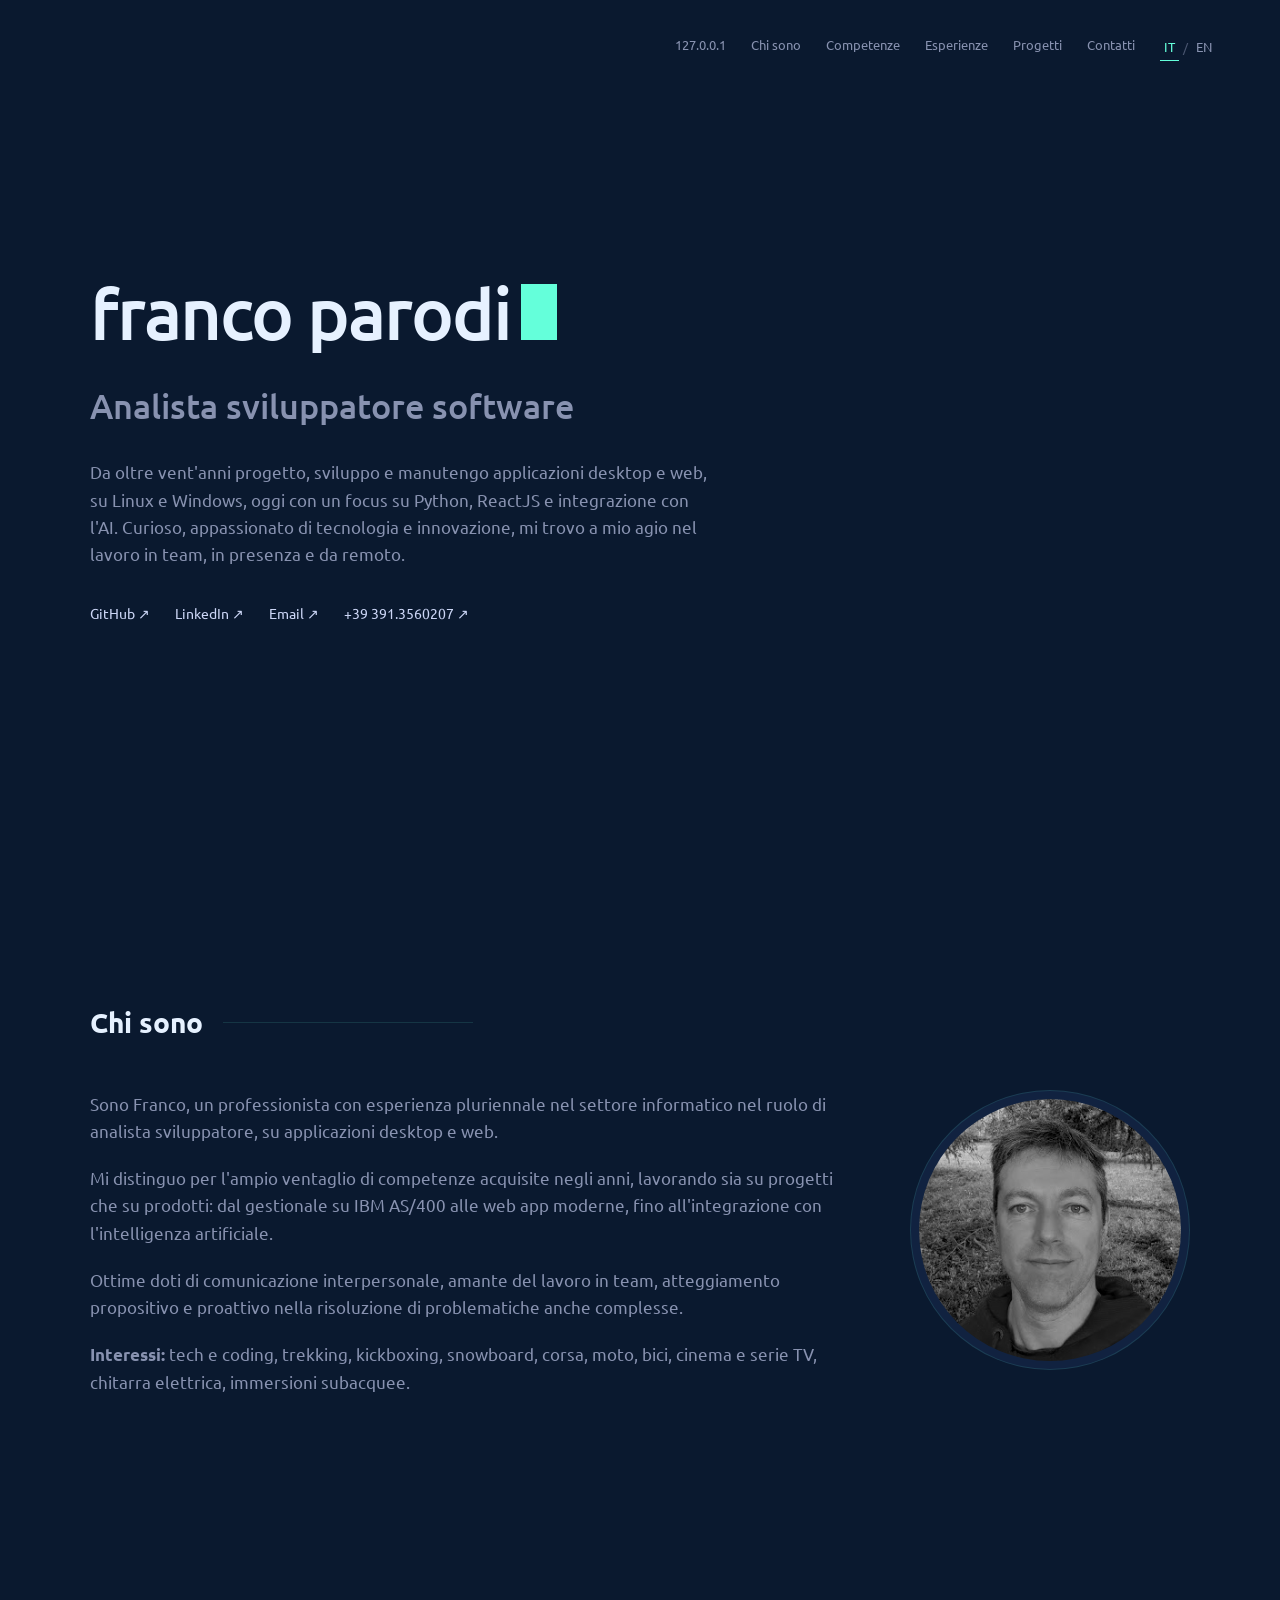
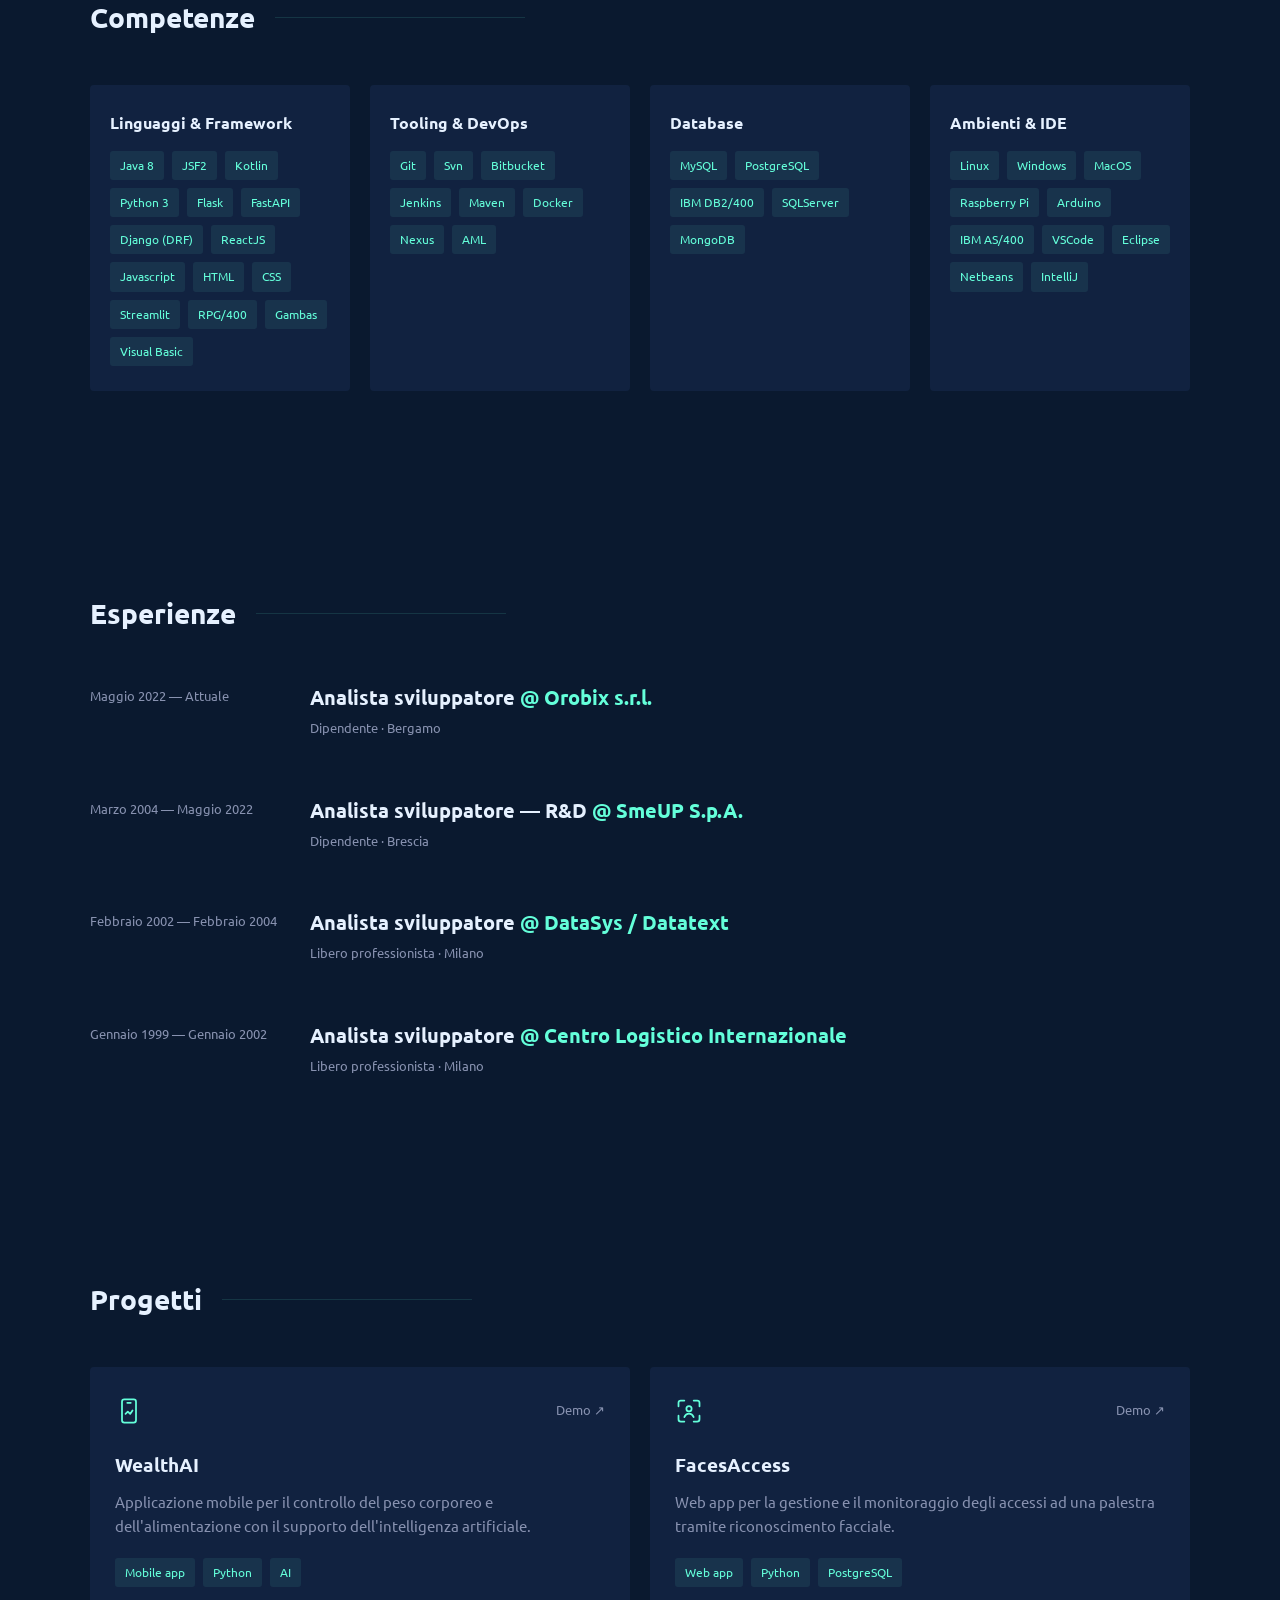
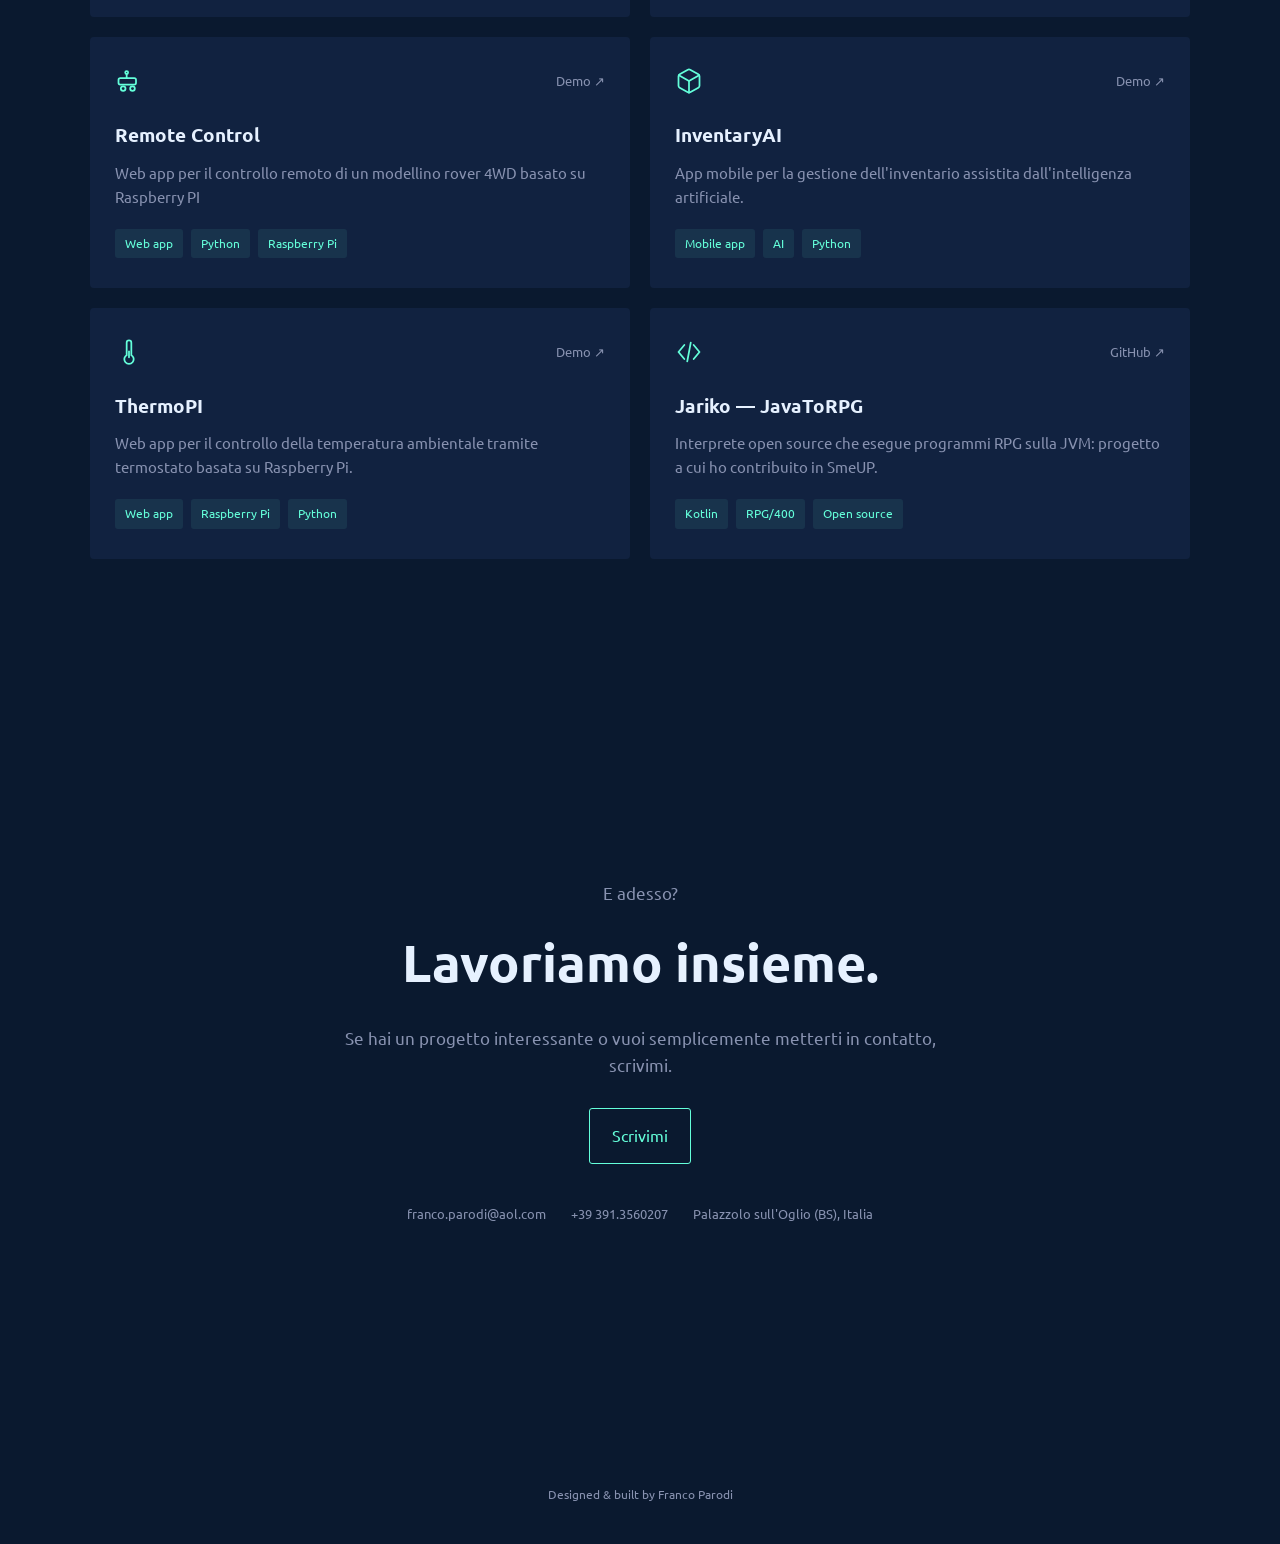
==== commit 108dfb53: "Remove pixel art" ====
--- a/index.html
+++ b/index.html
@@ -16,7 +16,7 @@
     <link rel="preconnect" href="https://fonts.googleapis.com" />
     <link rel="preconnect" href="https://fonts.gstatic.com" crossorigin />
     <link rel="stylesheet"
-        href="https://fonts.googleapis.com/css2?family=Press+Start+2P&family=Ubuntu:wght@400;500;700&display=swap" />
+        href="https://fonts.googleapis.com/css2?family=Ubuntu:wght@400;500;700&display=swap" />
 
     <link rel="stylesheet" href="styles.css" />
 
--- a/styles.css
+++ b/styles.css
@@ -19,14 +19,6 @@
         "Helvetica Neue",
         Arial,
         sans-serif;
-
-    /* Font a pixel per il solo nome nell'hero. Il ripiego e' monospazio
-       cosi' la larghezza non cambia troppo se il webfont non arriva. */
-    --font-pixel:
-        "Press Start 2P",
-        ui-monospace,
-        "Courier New",
-        monospace;
 }
 
 * {
@@ -96,18 +88,13 @@
 
 h1 {
     color: var(--white);
-    font-family: var(--font-pixel);
-
-    /* Press Start 2P ha un solo peso (400) ed e' molto largo: circa un em
-       per carattere. Da qui la scala piu' contenuta rispetto a un font
-       proporzionale, altrimenti "franco parodi" sfonderebbe lo schermo. */
-    font-weight: 400;
-    font-size: clamp(19px, 5vw, 42px);
-
-    /* I glifi a pixel hanno bisogno di aria: niente crenatura negativa
-       e interlinea larga, o le righe si toccano. */
-    letter-spacing: 0;
-    line-height: 1.45;
+    font-size: clamp(38px, 8vw, 72px);
+
+    /* Meno pesante del bold di default del browser: il peso 500 e' gia'
+       fra quelli richiesti a Ubuntu, non serve scaricare altro. */
+    font-weight: 500;
+    line-height: 1.05;
+    letter-spacing: -2px;
     margin-bottom: 28px;
     overflow-wrap: break-word;
 }
@@ -767,6 +754,11 @@
     header {
         min-height: 80vh;
         min-height: 80svh;
+
+        /* Il pulsante del menu e' fisso in alto a destra e arriva a 68px
+           (22 di distacco + 46 di altezza): senza questo spazio, su schermi
+           stretti il titolo dell'hero gli finisce sotto. */
+        padding-top: 88px;
         padding-bottom: 40px;
     }
 
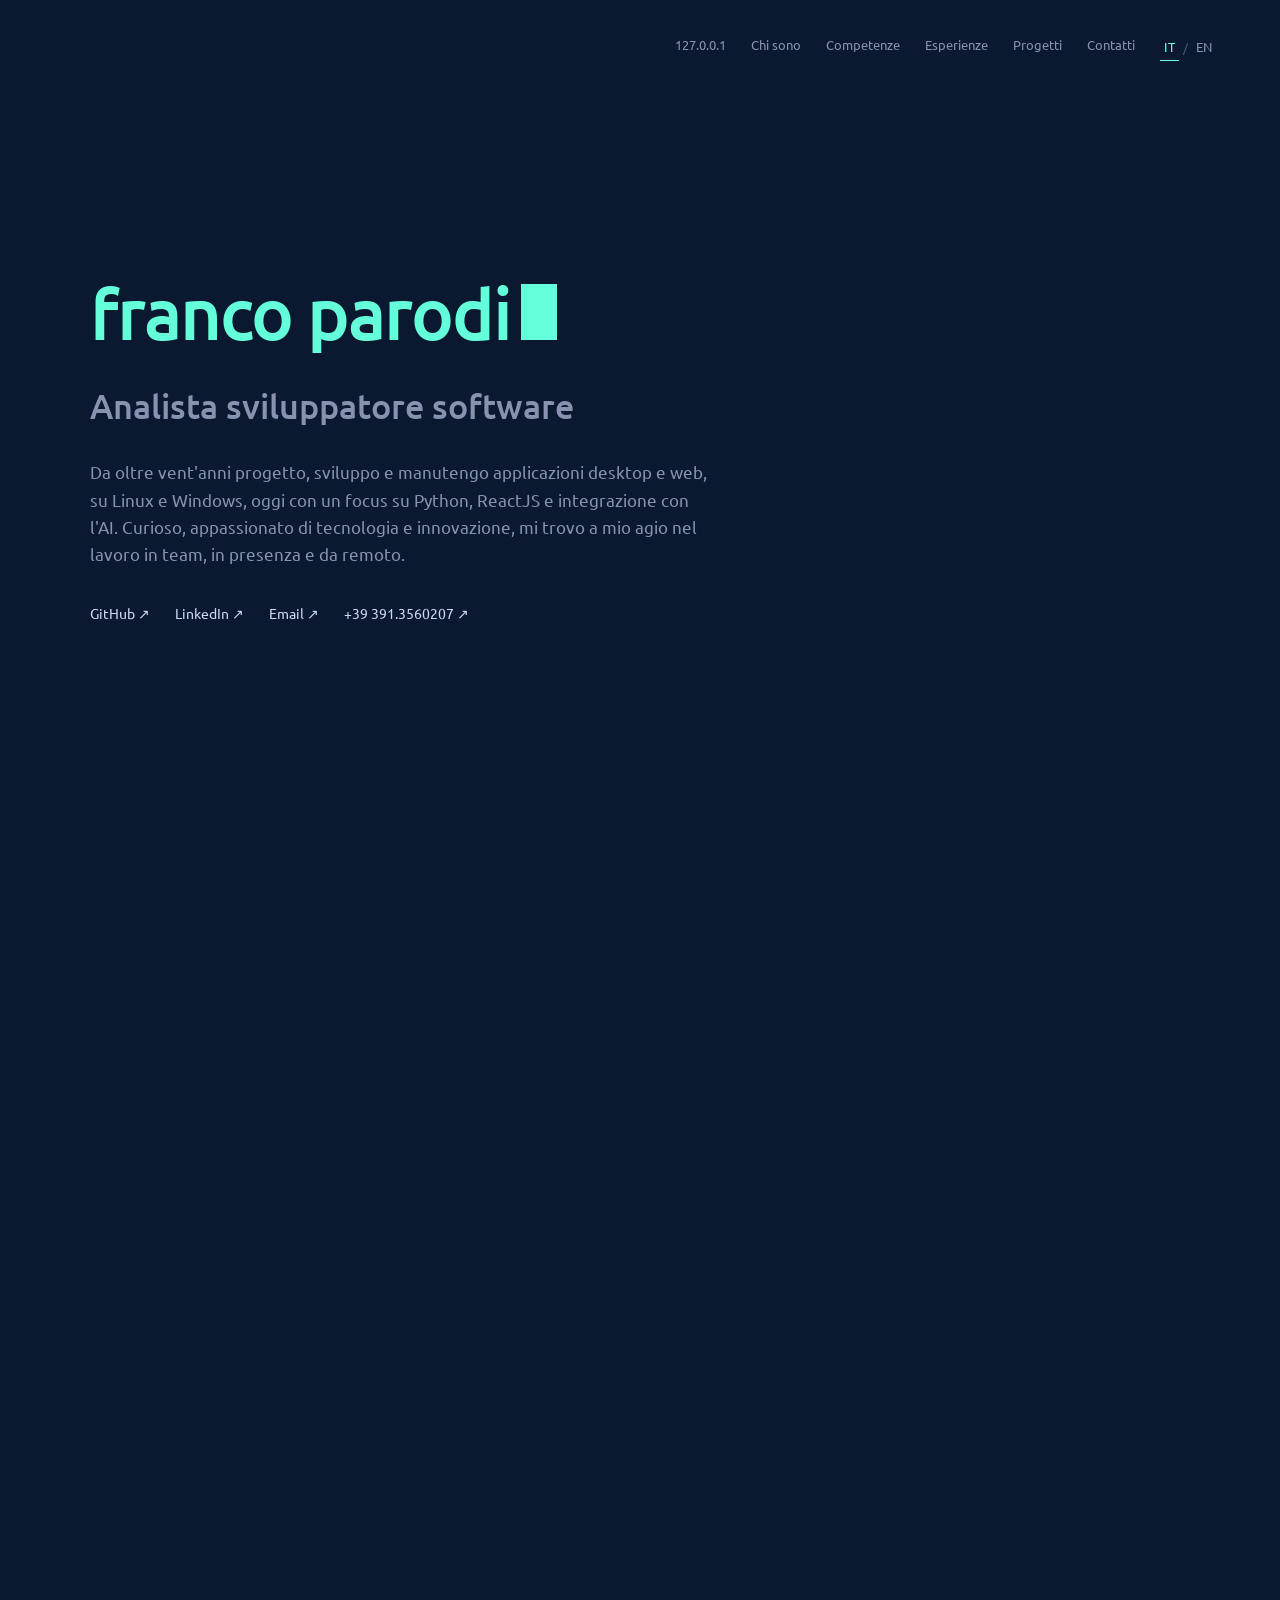
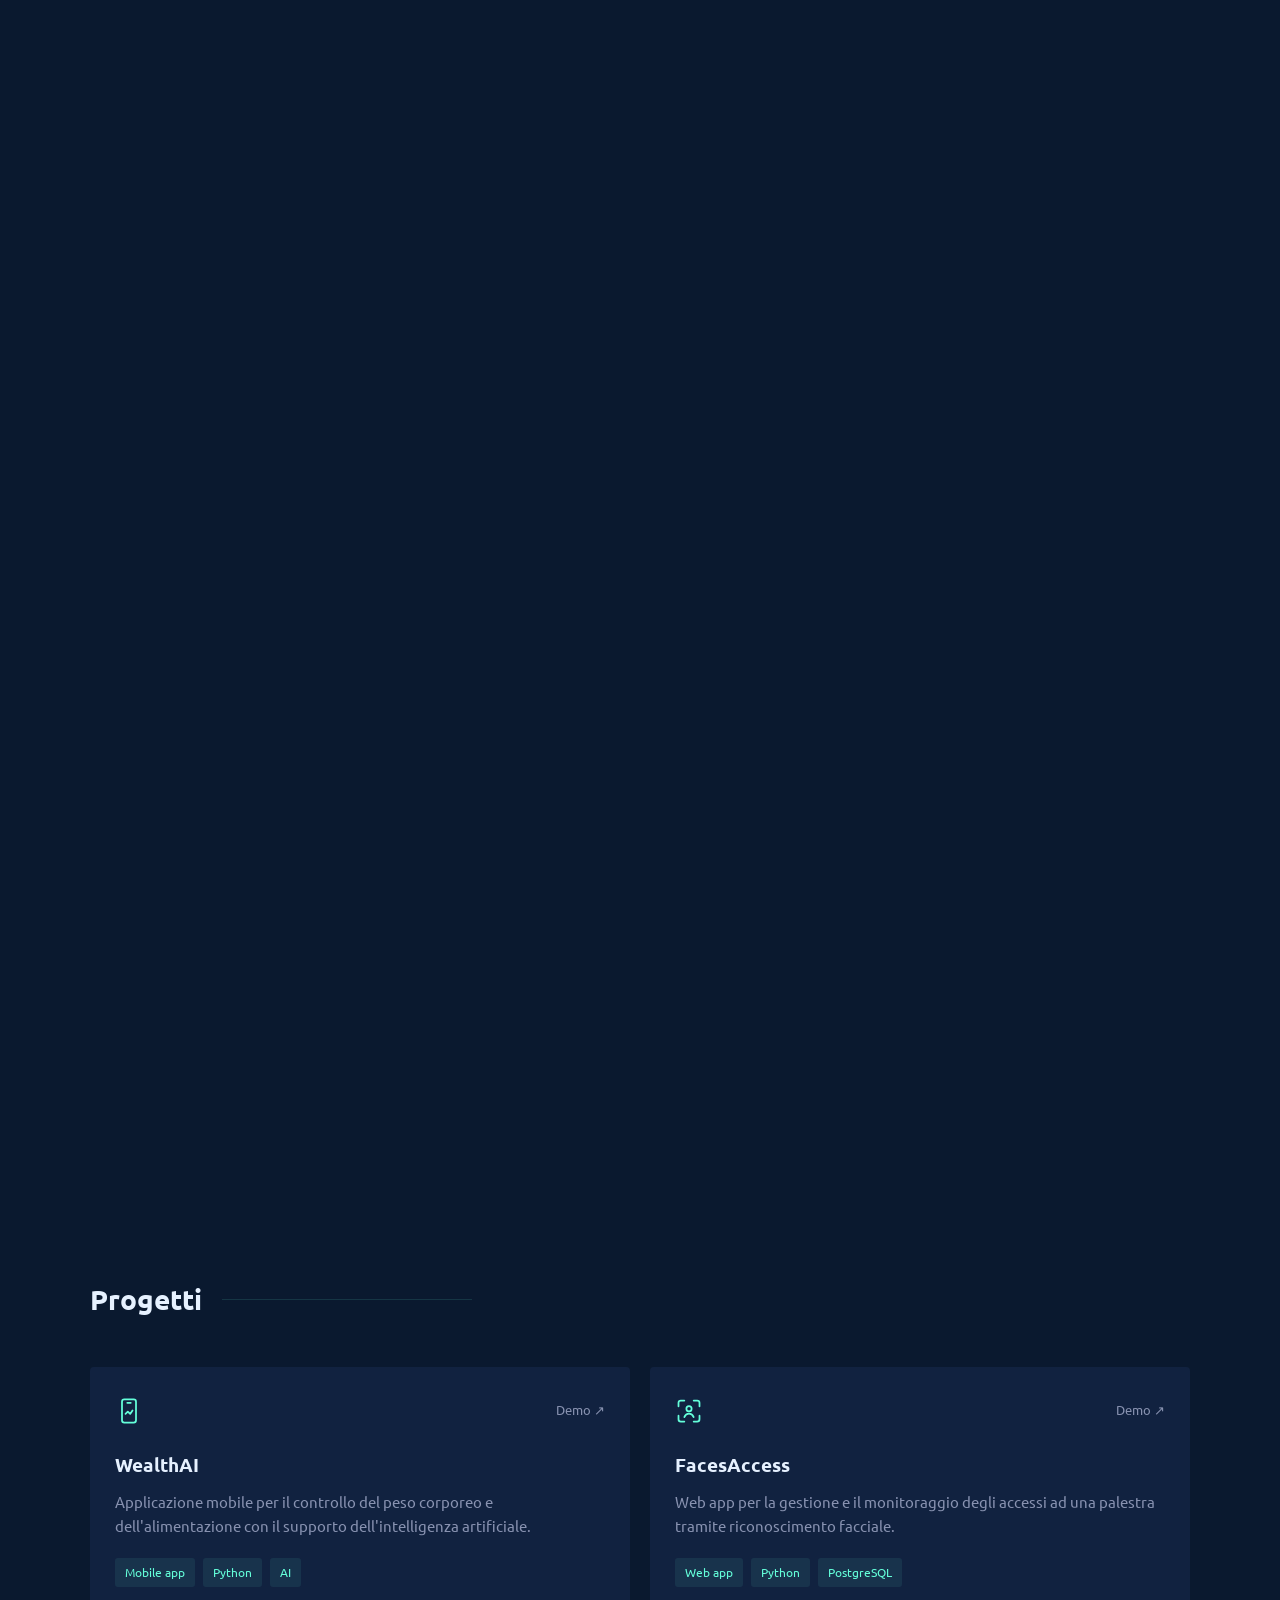
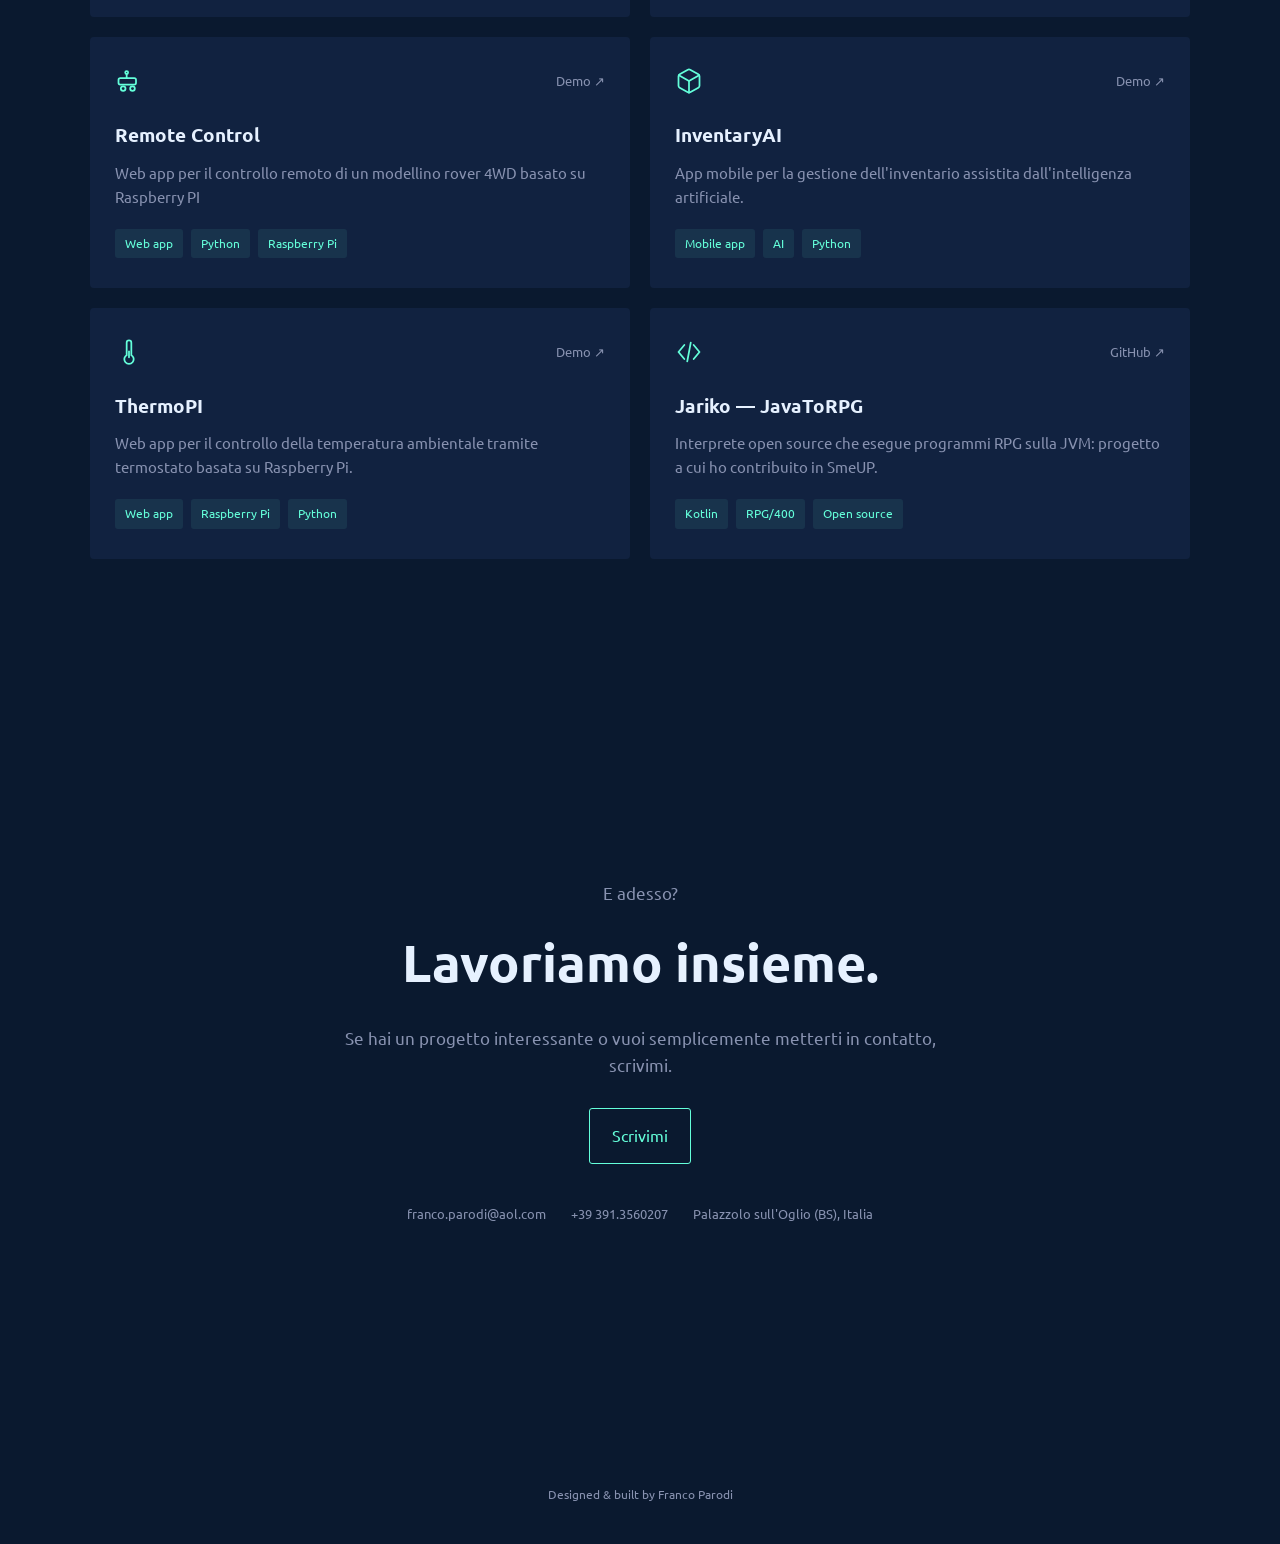
==== commit 66082584: "Add Google site verification meta tag" ====
--- a/index.html
+++ b/index.html
@@ -2,6 +2,7 @@
 <html lang="it">
 
 <head>
+    <meta name="google-site-verification" content="Pf_oG4p790XN6AIeucsHaGRTK8J_vrRNQ0StVvE4jps" />
     <meta charset="UTF-8" />
     <meta name="viewport" content="width=device-width, initial-scale=1.0" />
 
--- a/styles.css
+++ b/styles.css
@@ -87,7 +87,8 @@
 }
 
 h1 {
-    color: var(--white);
+    /* Stesso verde-acqua del cursore che lampeggia accanto (#64ffda). */
+    color: var(--accent);
     font-size: clamp(38px, 8vw, 72px);
 
     /* Meno pesante del bold di default del browser: il peso 500 e' gia'
@@ -115,10 +116,12 @@
     transform: translateY(14px);
 }
 
-/* La nav e' esclusa dallo spostamento: sotto i 768px usa gia' una
-   transform per entrare da destra e le due si annullerebbero. */
-.js.revealed .fade-in,
-.js.revealed .fade-soft {
+/* La classe arriva dallo script, elemento per elemento: sull'hero appena
+   il titolo ha finito di scriversi, sulle sezioni quando entrano in campo
+   scorrendo. La nav e' esclusa dallo spostamento perche' sotto i 768px usa
+   gia' una transform per entrare da destra, e le due si annullerebbero. */
+.js .fade-in.is-visible,
+.js .fade-soft.is-visible {
     opacity: 1;
     transform: none;
     transition:
@@ -126,18 +129,18 @@
         transform 0.7s ease;
 }
 
-/* Sfasamento: prima il resto dell'hero, poi navigazione e sezioni. */
-.js.revealed .intro {
+/* Sfasamento dentro l'hero: il resto del testo, poi la navigazione.
+   Le sezioni non hanno ritardo: comparendo una alla volta mentre si
+   scorre, un'attesa in piu' si sentirebbe come lentezza. */
+.js .intro.is-visible {
     transition-delay: 0.12s;
 }
 
-.js.revealed .links {
+.js .links.is-visible {
     transition-delay: 0.24s;
 }
 
-.js.revealed .fade-soft,
-.js.revealed section,
-.js.revealed footer {
+.js .fade-soft.is-visible {
     transition-delay: 0.36s;
 }
 
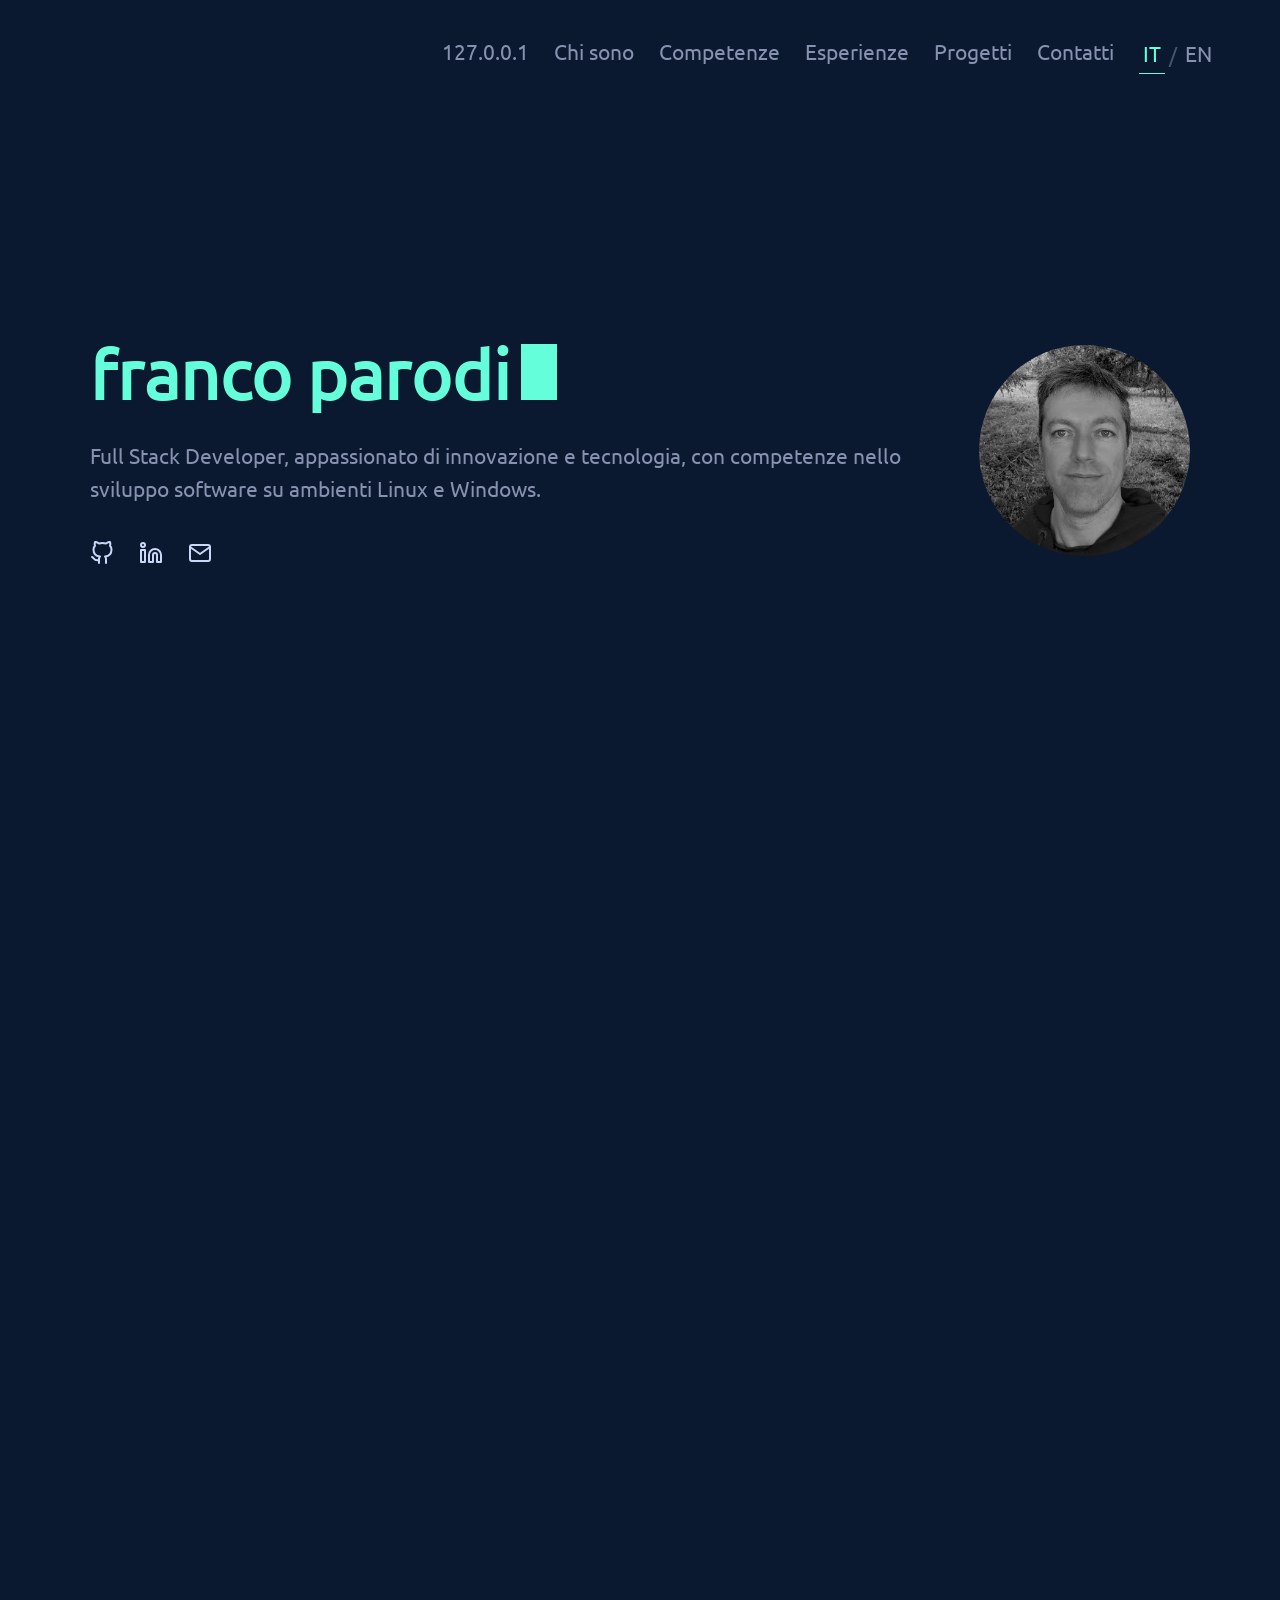
==== commit 3a7a1659: "Updates" ====
--- a/index.html
+++ b/index.html
@@ -2,7 +2,6 @@
 <html lang="it">
 
 <head>
-    <meta name="google-site-verification" content="Pf_oG4p790XN6AIeucsHaGRTK8J_vrRNQ0StVvE4jps" />
     <meta charset="UTF-8" />
     <meta name="viewport" content="width=device-width, initial-scale=1.0" />
 
@@ -63,28 +62,30 @@
         <header class="container">
             <div class="hero">
 
+                <div class="hero-text">
+
                 <h1 aria-label="franco parodi"><span class="typed">franco parodi</span><span class="caret" aria-hidden="true"></span></h1>
 
-                <p class="role fade-in" data-i18n="hero.role">Analista sviluppatore software</p>
-
-                <p class="intro fade-in" data-i18n="hero.intro">Da oltre vent'anni progetto, sviluppo e manutengo applicazioni desktop e web, su Linux e Windows, oggi con un focus su Python, ReactJS e integrazione con l'AI. Curioso, appassionato di tecnologia e innovazione, mi trovo a mio agio nel lavoro in team, in presenza e da remoto.</p>
+                <p class="intro fade-in" data-i18n="hero.intro">Full Stack Developer, appassionato di innovazione e tecnologia, con competenze nello sviluppo software su ambienti Linux e Windows.</p>
 
                 <div class="links fade-in">
-                    <a href="https://github.com/francoparodi" target="_blank" rel="noopener">
-                        GitHub ↗
+                    <a href="https://github.com/francoparodi" target="_blank" rel="noopener" aria-label="GitHub" title="GitHub">
+                        <svg viewBox="0 0 24 24" fill="none" stroke="currentColor" stroke-width="2" stroke-linecap="round" stroke-linejoin="round" aria-hidden="true"><path d="M9 19c-5 1.5-5-2.5-7-3m14 6v-3.87a3.37 3.37 0 0 0-.94-2.61c3.14-.35 6.44-1.54 6.44-7A5.44 5.44 0 0 0 20 4.77 5.07 5.07 0 0 0 19.91 1S18.73.65 16 2.48a13.38 13.38 0 0 0-7 0C6.27.65 5.09 1 5.09 1A5.07 5.07 0 0 0 5 4.77a5.44 5.44 0 0 0-1.5 3.78c0 5.42 3.3 6.61 6.44 7A3.37 3.37 0 0 0 9 18.13V22"/></svg>
                     </a>
 
-                    <a href="https://www.linkedin.com/in/franco-parodi-dev/" target="_blank" rel="noopener">
-                        LinkedIn ↗
+                    <a href="https://www.linkedin.com/in/franco-parodi-dev/" target="_blank" rel="noopener" aria-label="LinkedIn" title="LinkedIn">
+                        <svg viewBox="0 0 24 24" fill="none" stroke="currentColor" stroke-width="2" stroke-linecap="round" stroke-linejoin="round" aria-hidden="true"><path d="M16 8a6 6 0 0 1 6 6v7h-4v-7a2 2 0 0 0-2-2 2 2 0 0 0-2 2v7h-4v-7a6 6 0 0 1 6-6z"/><rect x="2" y="9" width="4" height="12"/><circle cx="4" cy="4" r="2"/></svg>
                     </a>
 
-                    <a href="mailto:franco.parodi@aol.com">
-                        Email ↗
+                    <a href="mailto:franco.parodi@aol.com" aria-label="Email" title="Email">
+                        <svg viewBox="0 0 24 24" fill="none" stroke="currentColor" stroke-width="2" stroke-linecap="round" stroke-linejoin="round" aria-hidden="true"><path d="M4 4h16c1.1 0 2 .9 2 2v12c0 1.1-.9 2-2 2H4c-1.1 0-2-.9-2-2V6c0-1.1.9-2 2-2z"/><polyline points="22,6 12,13 2,6"/></svg>
                     </a>
-
-                    <a href="tel:+393913560207">
-                        +39 391.3560207 ↗
-                    </a>
+                </div>
+
+                </div>
+
+                <div class="photo-frame fade-in">
+                    <img class="photo" src="me.jpg" alt="Franco Parodi" />
                 </div>
 
             </div>
@@ -105,18 +106,10 @@
 
                     <div class="about">
 
-                        <p data-i18n="about.p1">Sono <span class=\"highlight\">Franco</span>, un professionista con esperienza pluriennale nel settore informatico nel ruolo di analista sviluppatore, su applicazioni desktop e web.</p>
-
-                        <p data-i18n="about.p2">Mi distinguo per l'ampio ventaglio di competenze acquisite negli anni, lavorando sia su <span class=\"highlight\">progetti</span> che su <span class=\"highlight\">prodotti</span>: dal gestionale su IBM AS/400 alle web app moderne, fino all'integrazione con l'intelligenza artificiale.</p>
-
-                        <p data-i18n="about.p3">Ottime doti di comunicazione interpersonale, amante del lavoro in team, atteggiamento propositivo e proattivo nella risoluzione di problematiche anche complesse.</p>
-
-                        <p data-i18n="about.p4"><strong>Interessi:</strong> tech e coding, trekking, kickboxing, snowboard, corsa, moto, bici, cinema e serie TV, chitarra elettrica, immersioni subacquee.</p>
-
-                    </div>
-
-                    <div class="photo-frame">
-                        <img class="photo" src="me.jpg" alt="Franco Parodi" loading="lazy" />
+                        <p data-i18n="about.p1">Sono <span class="highlight">Franco</span>, Analista e Full Stack Developer con una solida esperienza nello sviluppo di applicazioni desktop e web.<br>Nel mio percorso ho esplorato tecnologie diverse, dai software gestionali alle moderne web application, fino all'intelligenza artificiale e al mondo dei sistemi embedded, dell'IoT e dell'interazione tra software e mondo fisico.</p>
+
+                        <p data-i18n="about.p2">Curioso per natura, collaborativo per convinzione e sempre orientato all'innovazione, amo sperimentare, esplorare nuove tecnologie e trasformare idee in soluzioni concrete.</p>
+
                     </div>
 
                 </div>
@@ -144,6 +137,8 @@
                             <li>Java 8</li>
                             <li>JSF2</li>
                             <li>Kotlin</li>
+                            <li>C#</li>
+                            <li>ASP.NET</li>
                             <li>Python 3</li>
                             <li>Flask</li>
                             <li>FastAPI</li>
@@ -220,7 +215,24 @@
 
                 <div class="experience">
 
-                    <div class="date" data-i18n="exp1.date">Maggio 2022 — Attuale</div>
+                    <div class="date" data-i18n="exp0.date">Novembre 2026 — Attuale</div>
+
+                    <div class="job">
+
+                        <h3>
+                            <span data-i18n="exp0.role">Responsabile sviluppo software</span>
+                            <span class="company">@ Hipac S.p.A.</span>
+                        </h3>
+
+                        <p class="meta" data-i18n="exp0.meta">Dipendente · Brescia</p>
+                    </div>
+
+                </div>
+
+
+                <div class="experience">
+
+                    <div class="date" data-i18n="exp1.date">Maggio 2022 — Ottobre 2026</div>
 
                     <div class="job">
 
@@ -237,7 +249,7 @@
 
                 <div class="experience">
 
-                    <div class="date" data-i18n="exp2.date">Marzo 2004 — Maggio 2022</div>
+                    <div class="date" data-i18n="exp2.date">Marzo 2004 — Aprile 2022</div>
 
                     <div class="job">
 
@@ -271,7 +283,7 @@
 
                 <div class="experience">
 
-                    <div class="date" data-i18n="exp4.date">Gennaio 1999 — Gennaio 2002</div>
+                    <div class="date" data-i18n="exp4.date">Gennaio 1998 — Gennaio 2002</div>
 
                     <div class="job">
 
@@ -507,20 +519,10 @@
 
                 <div class="contact">
 
-                    <p class="eyebrow" data-i18n="contact.eyebrow">E adesso?</p>
-
-                    <h2 data-i18n="contact.title">Lavoriamo insieme.</h2>
-
                     <p data-i18n="contact.text">Se hai un progetto interessante o vuoi semplicemente metterti in contatto, scrivimi.</p>
 
                     <a class="button" href="mailto:franco.parodi@aol.com" data-i18n="contact.button">Scrivimi</a>
 
-                    <div class="contact-details">
-                        <a href="mailto:franco.parodi@aol.com">franco.parodi@aol.com</a>
-                        <a href="tel:+393913560207">+39 391.3560207</a>
-                        <span data-i18n="contact.city">Palazzolo sull'Oglio (BS), Italia</span>
-                    </div>
-
                 </div>
 
             </div>
@@ -531,7 +533,7 @@
 
 
     <footer class="fade-in">
-        Designed &amp; built by Franco Parodi
+        &copy; Franco Parodi
     </footer>
 
 
--- a/styles.css
+++ b/styles.css
@@ -77,12 +77,16 @@
 }
 
 .hero {
-    max-width: 800px;
+    width: 100%;
+    display: grid;
+    grid-template-columns: 1fr 211px;
+    gap: 50px;
+    align-items: center;
 }
 
 .eyebrow {
     color: var(--accent);
-    font-size: 14px;
+    font-size: 18px;
     margin-bottom: 20px;
 }
 
@@ -182,9 +186,8 @@
 }
 
 .intro {
-    max-width: 620px;
-    color: var(--text-light);
-    font-size: clamp(15px, 3.6vw, 17px);
+    color: var(--text-light);
+    font-size: clamp(19px, 4.4vw, 21px);
     margin-bottom: 35px;
 }
 
@@ -197,11 +200,18 @@
 
 .links a {
     color: var(--text);
-    transition: color 0.2s ease;
+    transition: color 0.2s ease, transform 0.2s ease;
+}
+
+.links svg {
+    display: block;
+    width: 24px;
+    height: 24px;
 }
 
 .links a:hover {
     color: var(--accent);
+    transform: translateY(-3px);
 }
 
 /* =========================
@@ -220,7 +230,7 @@
     gap: 10px 25px;
     flex-wrap: wrap;
     list-style: none;
-    font-size: 13px;
+    font-size: clamp(19px, 4.4vw, 21px);
 }
 
 /* =========================
@@ -370,6 +380,13 @@
     scroll-snap-align: center;
 }
 
+#about {
+    min-height: 100vh;
+    min-height: 100svh;
+    display: flex;
+    align-items: center;
+}
+
 .section-title {
     display: flex;
     align-items: center;
@@ -398,15 +415,12 @@
 
 .about-grid {
     display: grid;
-    grid-template-columns: 1fr 280px;
-    gap: 50px;
-    align-items: start;
+    grid-template-columns: 1fr;
 }
 
 .about {
-    max-width: 750px;
-    color: var(--text-light);
-    font-size: clamp(15px, 3.6vw, 17px);
+    color: var(--text-light);
+    font-size: clamp(19px, 4.4vw, 21px);
 }
 
 .about p {
@@ -422,11 +436,7 @@
 }
 
 .photo-frame {
-    border: 1px solid var(--border);
-    /* Cornice circolare attorno alla foto. */
     border-radius: 50%;
-    padding: 8px;
-    background: var(--bg-light);
 }
 
 .photo {
@@ -477,7 +487,7 @@
     color: var(--accent);
     padding: 5px 10px;
     border-radius: 3px;
-    font-size: 12px;
+    font-size: 16px;
 }
 
 /* =========================
@@ -486,7 +496,7 @@
 
 .experience {
     display: grid;
-    grid-template-columns: 190px 1fr;
+    grid-template-columns: 290px 1fr;
     gap: 30px;
     margin-bottom: 55px;
 }
@@ -497,7 +507,7 @@
 
 .date {
     color: var(--text-light);
-    font-size: 13px;
+    font-size: 17px;
     padding-top: 5px;
 }
 
@@ -513,7 +523,7 @@
 
 .job .meta {
     color: var(--text-light);
-    font-size: 13px;
+    font-size: 17px;
     margin-bottom: 15px;
 }
 
@@ -524,7 +534,7 @@
 
 .job p {
     color: var(--text-light);
-    font-size: clamp(14px, 3.5vw, 16px);
+    font-size: clamp(18px, 4.3vw, 20px);
     margin-bottom: 18px;
     max-width: 700px;
 }
@@ -579,7 +589,7 @@
 .project-links {
     display: flex;
     gap: 15px;
-    font-size: 13px;
+    font-size: 17px;
     color: var(--text-light);
 }
 
@@ -595,7 +605,7 @@
 
 .project p {
     color: var(--text-light);
-    font-size: 15px;
+    font-size: 19px;
     margin-bottom: 20px;
     flex-grow: 1;
 }
@@ -622,7 +632,7 @@
 
 .contact>p {
     color: var(--text-light);
-    font-size: clamp(15px, 3.6vw, 17px);
+    font-size: clamp(19px, 4.4vw, 21px);
     margin-bottom: 30px;
 }
 
@@ -644,7 +654,7 @@
     justify-content: center;
     gap: 12px 25px;
     flex-wrap: wrap;
-    font-size: 13px;
+    font-size: 17px;
     color: var(--text-light);
     margin-top: 40px;
 }
@@ -670,7 +680,7 @@
     scroll-snap-align: end;
     padding: 40px 20px;
     color: var(--text-light);
-    font-size: 12px;
+    font-size: 16px;
 }
 
 /* =========================
@@ -731,7 +741,7 @@
 
     nav ul {
         display: block;
-        font-size: 15px;
+        font-size: 19px;
     }
 
     nav li+li {
@@ -751,7 +761,11 @@
 
     .lang-switch button {
         padding: 6px 8px;
-        font-size: 15px;
+        font-size: 19px;
+    }
+
+    #about {
+        min-height: 0;
     }
 
     header {
@@ -778,13 +792,13 @@
         max-width: 80px;
     }
 
-    .about-grid {
+    .hero {
         grid-template-columns: 1fr;
         gap: 35px;
     }
 
     .photo-frame {
-        width: min(260px, 70vw);
+        width: min(178px, 49vw);
     }
 
     .experience {
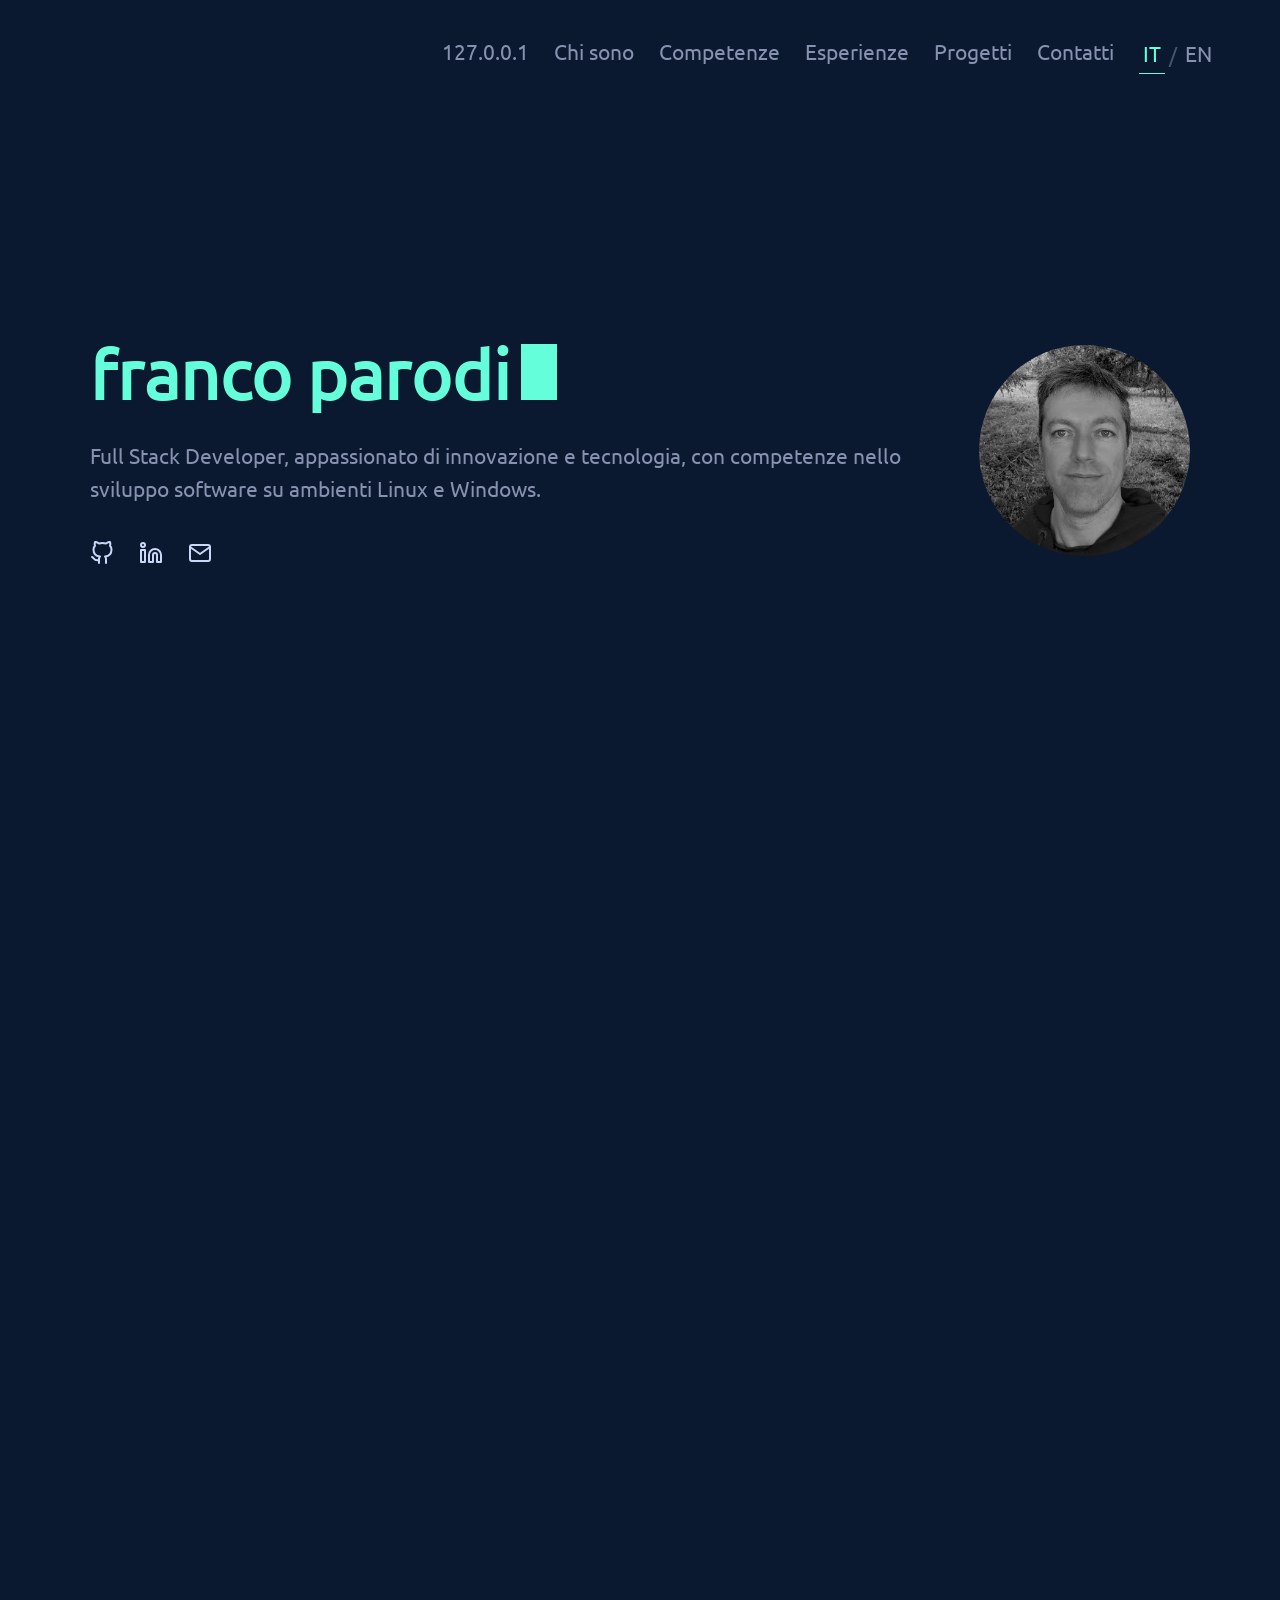
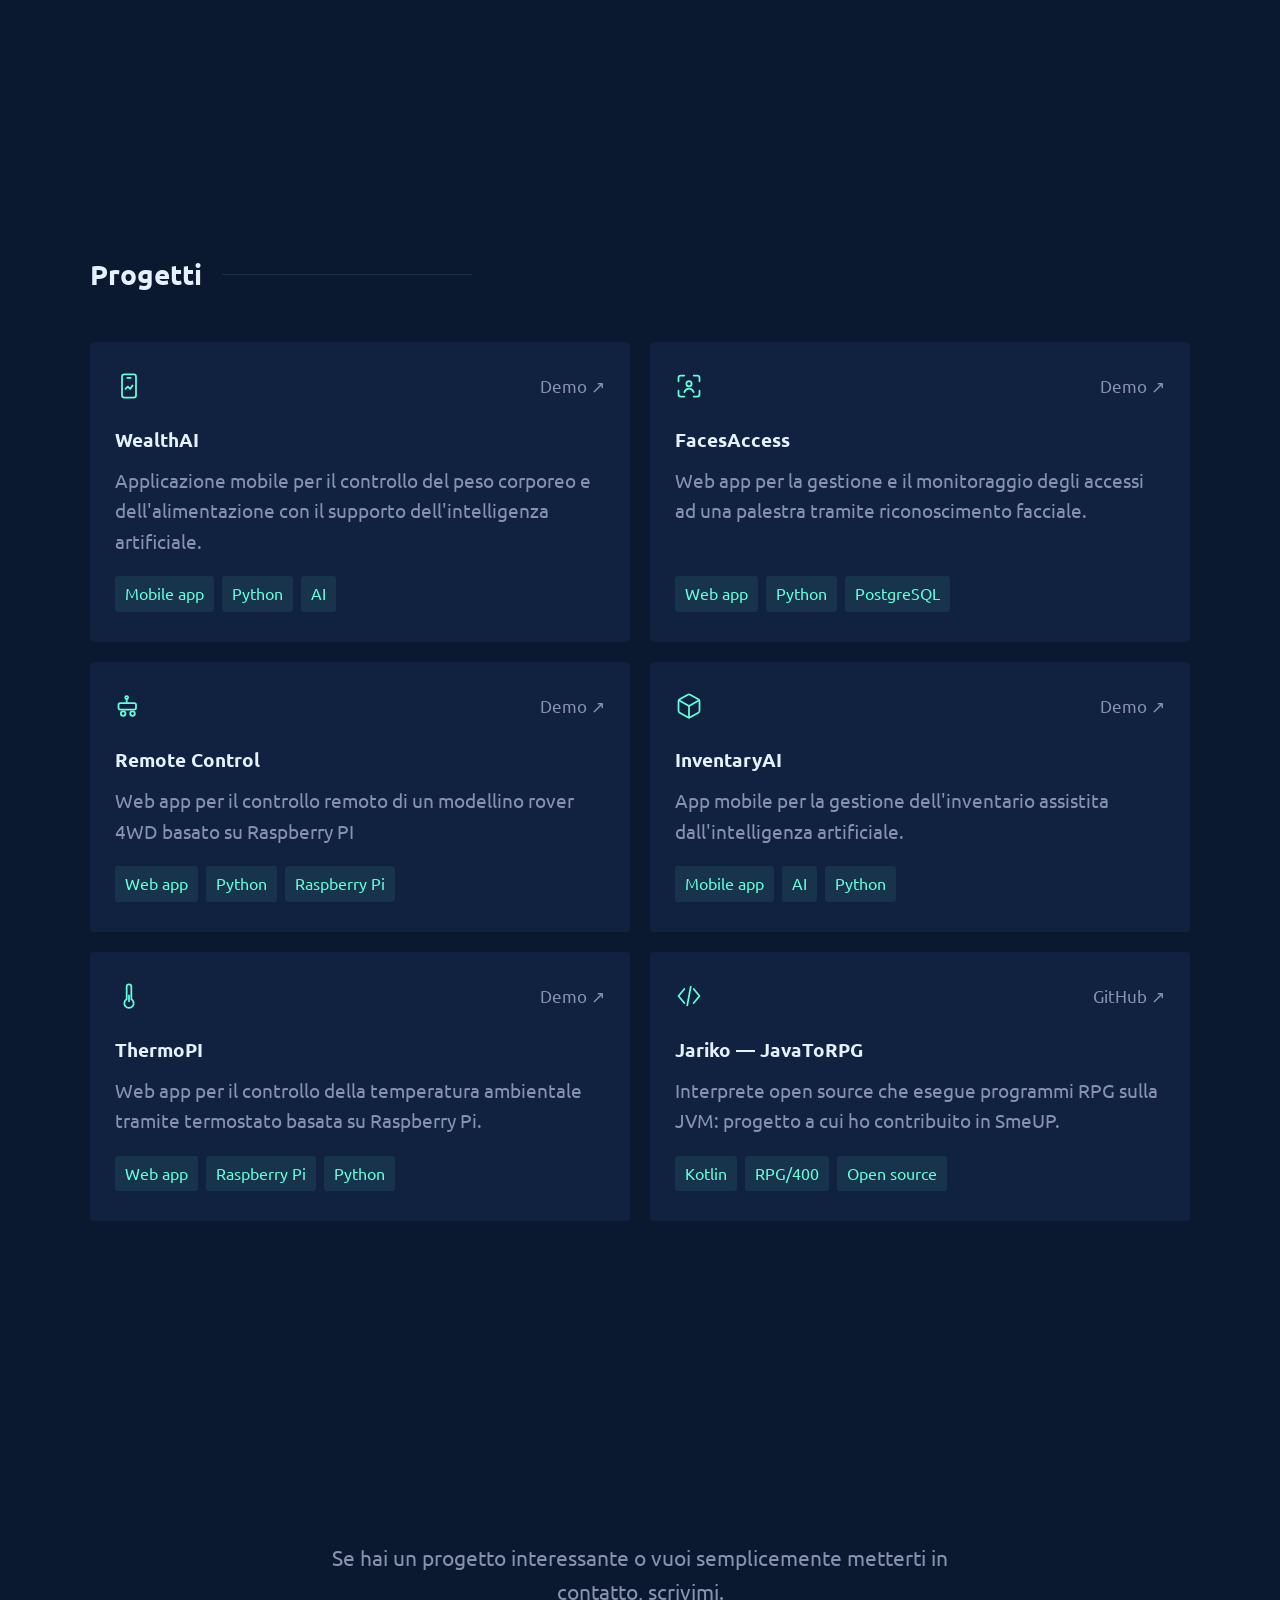
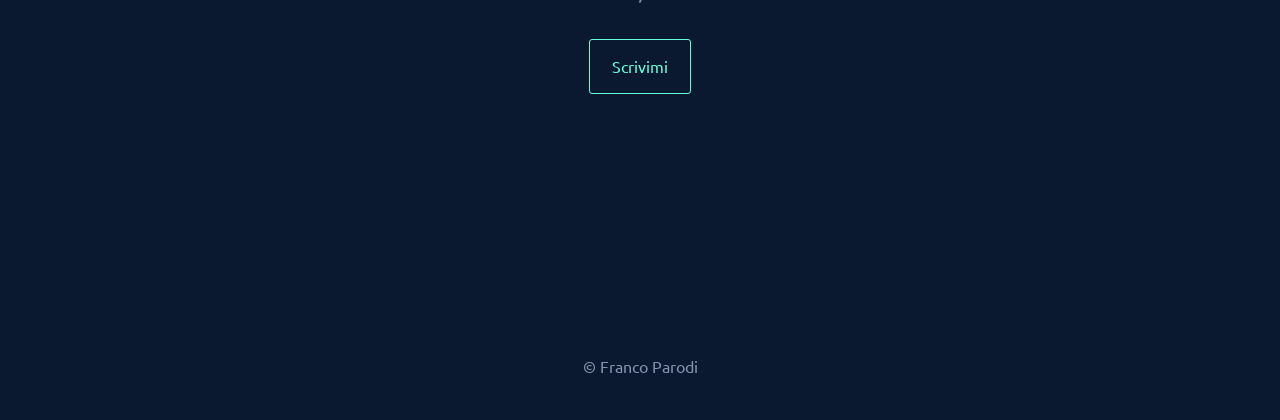
==== commit 266ab10d: "Merge branch 'main' of github.com:francoparodi/francoparodi.github.io" ====
--- a/index.html
+++ b/index.html
@@ -2,6 +2,7 @@
 <html lang="it">
 
 <head>
+    <meta name="google-site-verification" content="Pf_oG4p790XN6AIeucsHaGRTK8J_vrRNQ0StVvE4jps" />
     <meta charset="UTF-8" />
     <meta name="viewport" content="width=device-width, initial-scale=1.0" />
 
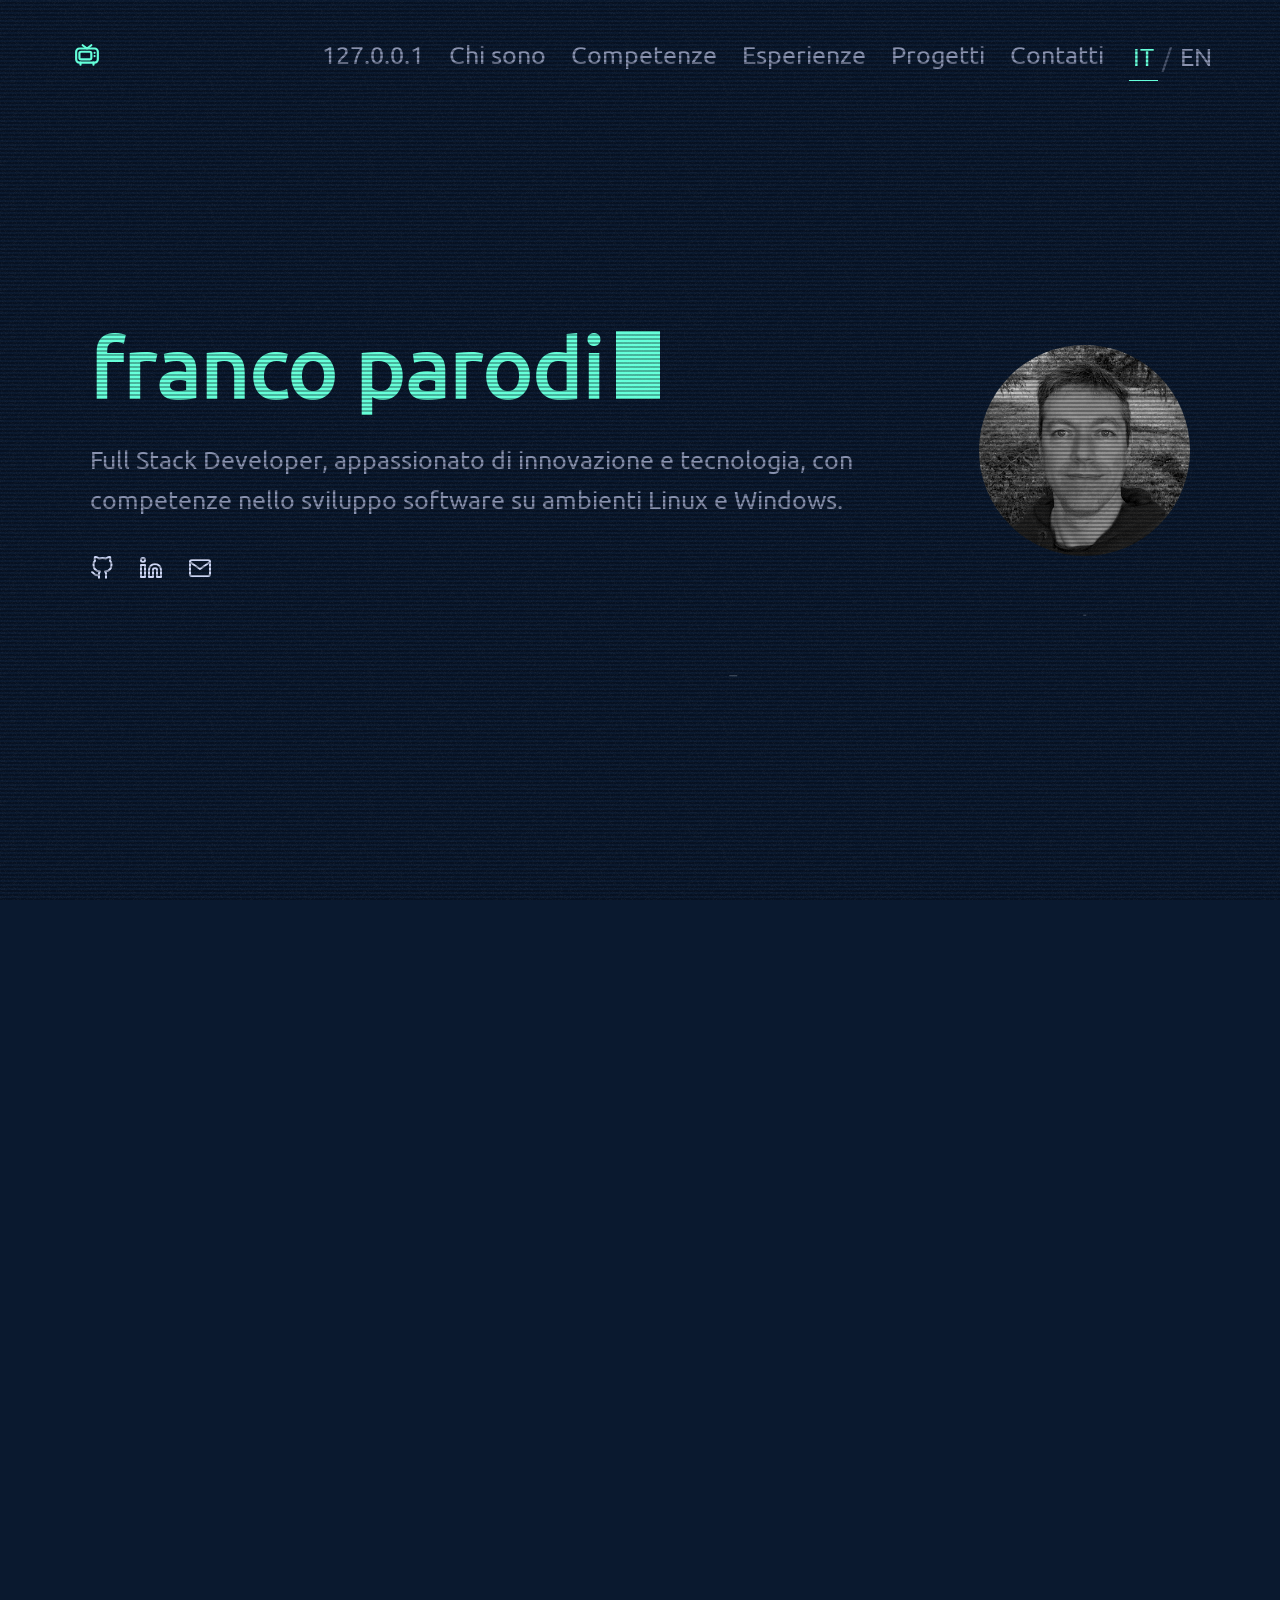
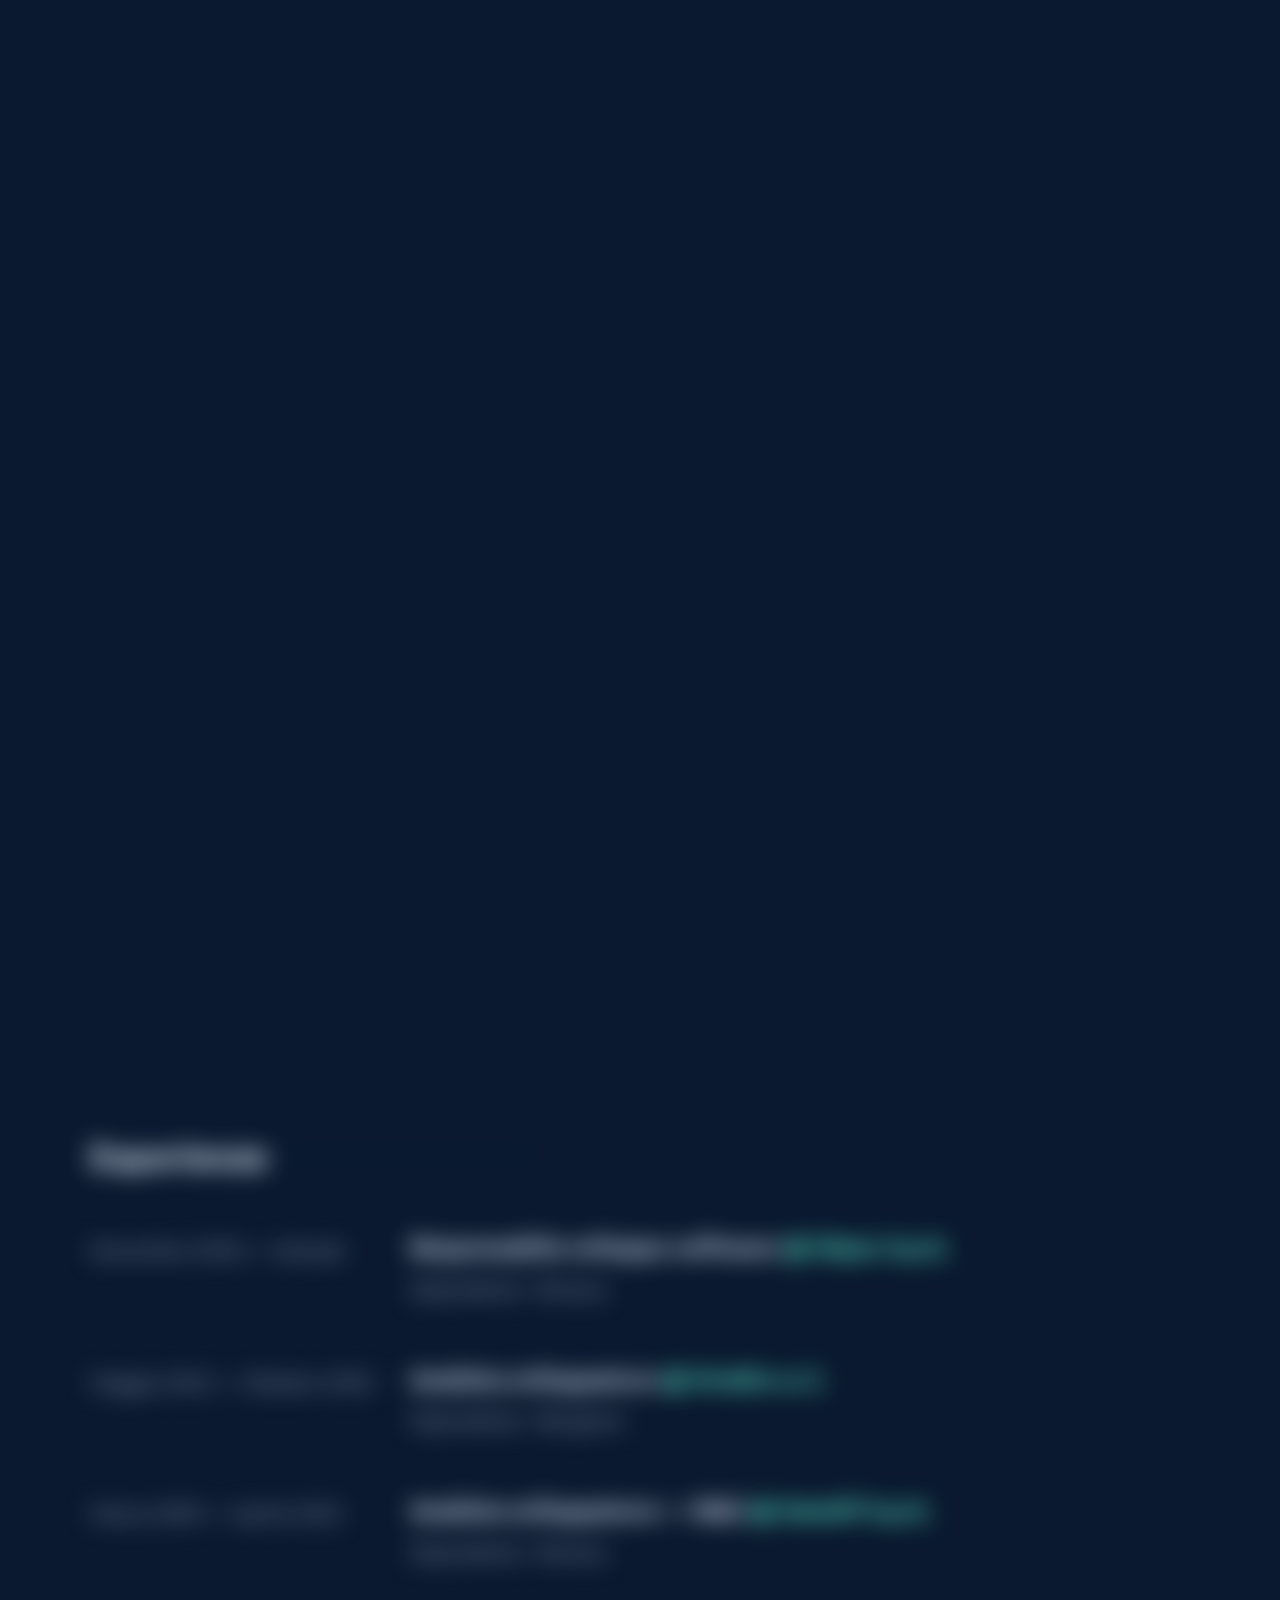
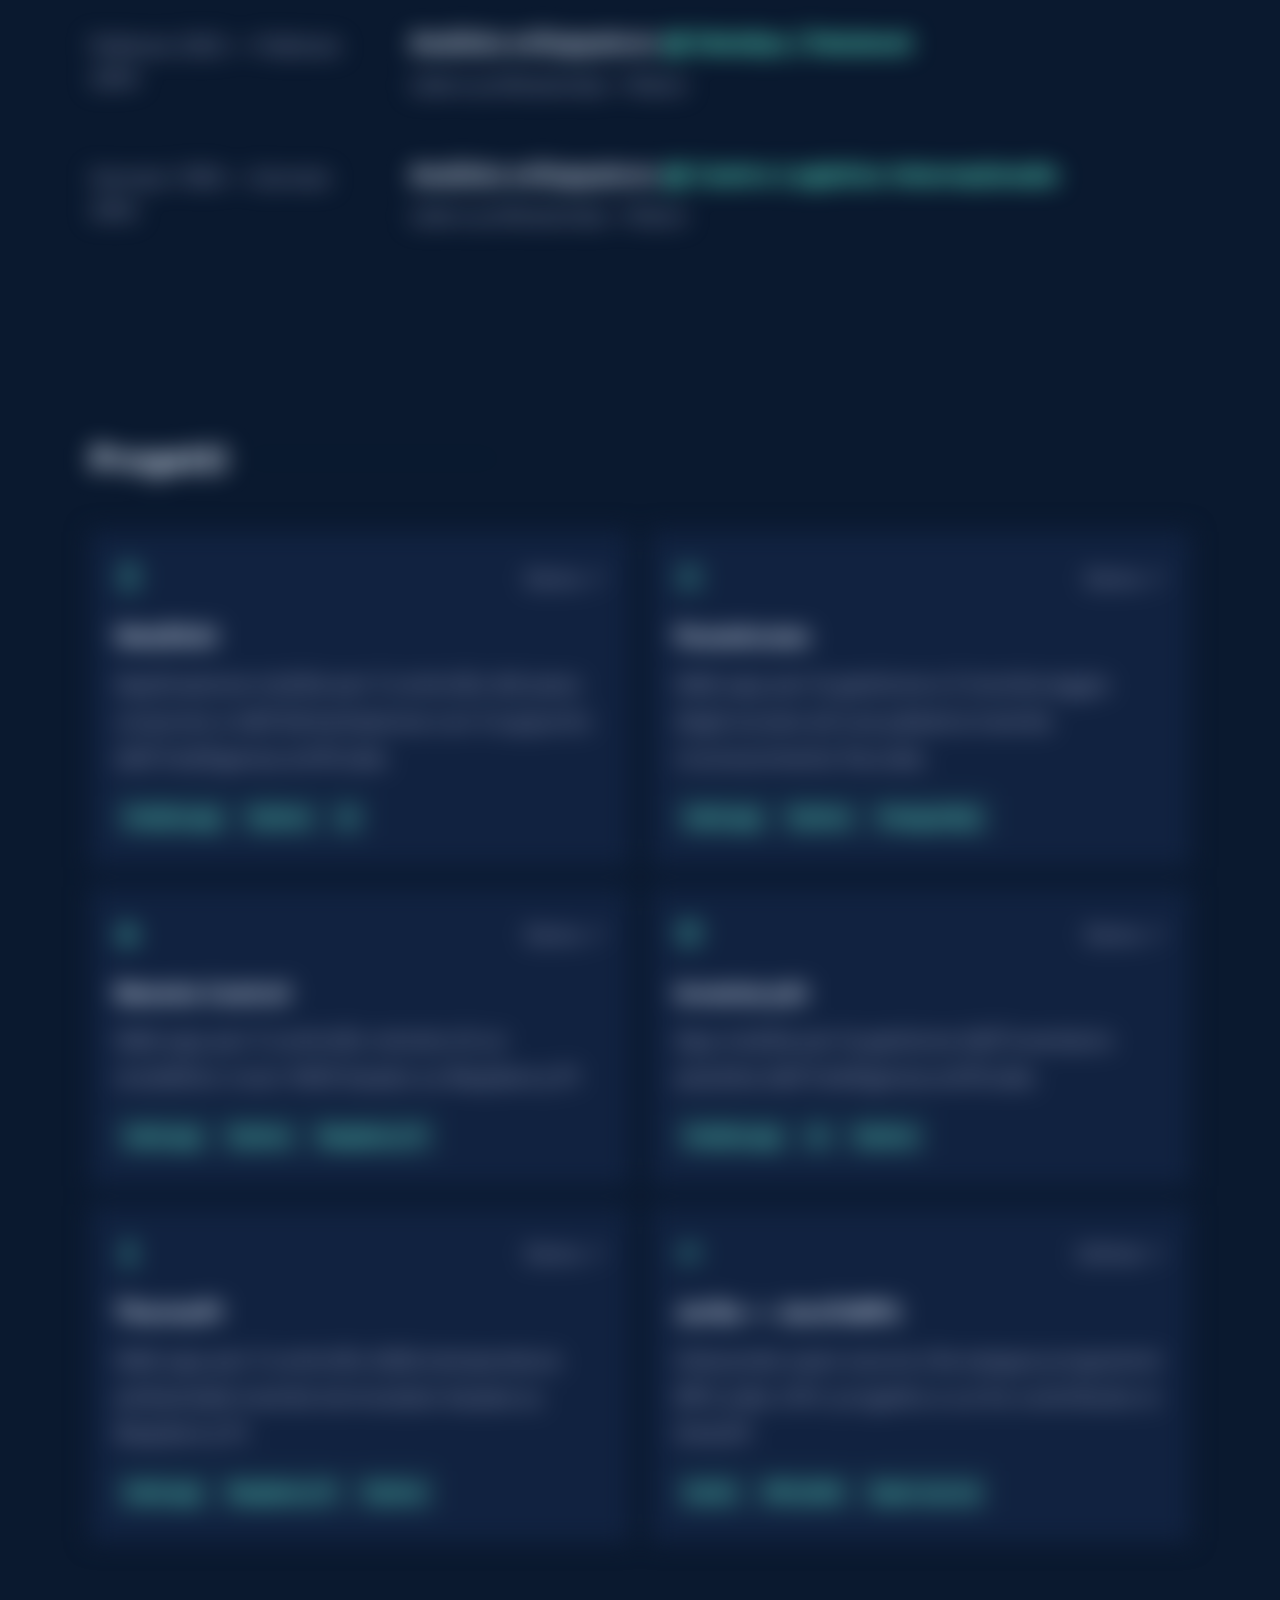
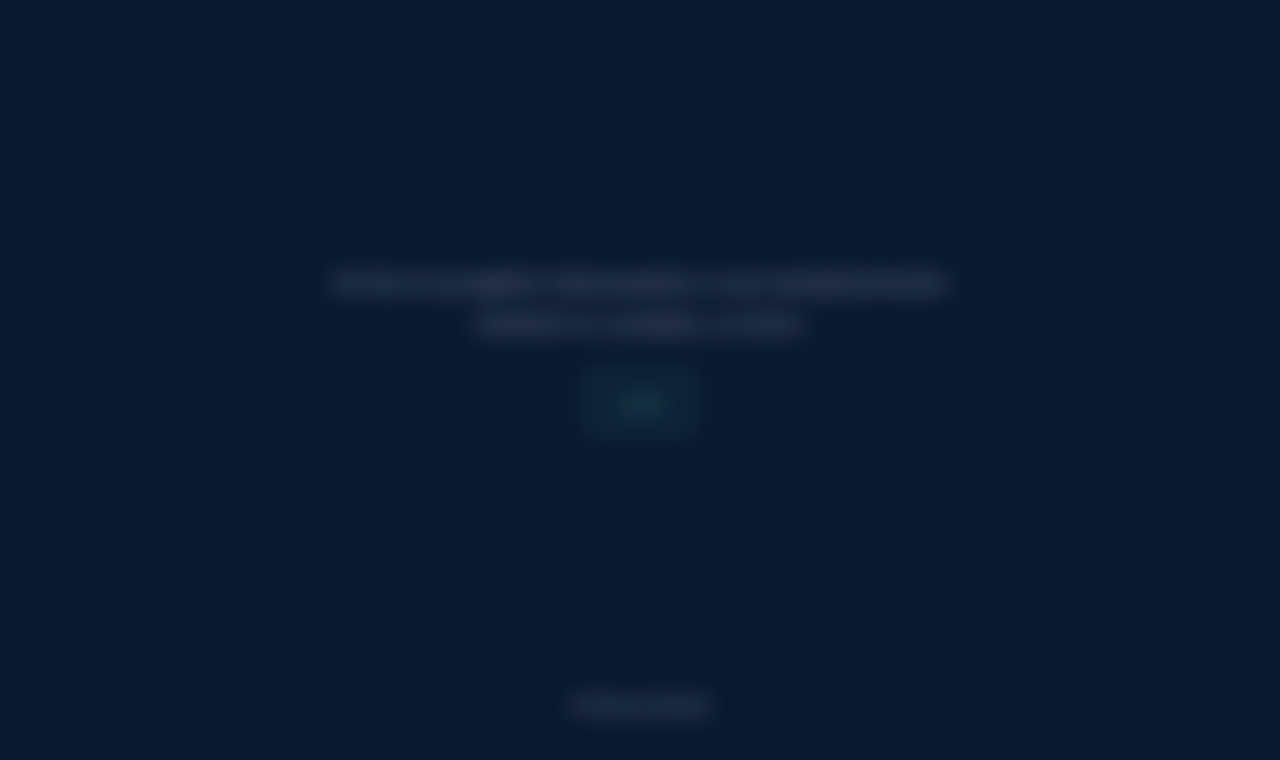
==== commit 526bd299: "CRT effects" ====
--- a/index.html
+++ b/index.html
@@ -37,6 +37,19 @@
     <div class="nav-overlay" aria-hidden="true"></div>
 
     <div class="cursor-glow" aria-hidden="true"></div>
+
+    <canvas id="vhs-overlay" aria-hidden="true"></canvas>
+
+    <button class="crt-toggle" id="crt-toggle" type="button" aria-pressed="true" aria-label="Disattiva effetti CRT" title="CRT Attivo">
+        <svg viewBox="0 0 24 24" fill="none" stroke="currentColor" stroke-width="2" stroke-linecap="round" stroke-linejoin="round" aria-hidden="true">
+            <path d="M8 3l4 3 4-3"/>
+            <rect x="2" y="6" width="20" height="13" rx="3"/>
+            <rect x="5" y="9" width="11" height="7" rx="1.5"/>
+            <path d="M19 10v.01M19 13v.01"/>
+            <path d="M6 19v2M18 19v2"/>
+            <path class="crt-slash" d="M3 3l18 18"/>
+        </svg>
+    </button>
 
     <nav id="site-nav" class="fade-soft">
         <ul>
@@ -539,6 +552,7 @@
 
 
     <script src="main.js"></script>
+    <script src="glitch.js"></script>
 
 </body>
 
--- a/styles.css
+++ b/styles.css
@@ -65,6 +65,44 @@
 }
 
 /* =========================
+EFFETTO CRT
+========================= */
+
+/* Scanlines su tutta la pagina: strato fisso sopra il contenuto, che non
+   intercetta i click, con righe scure sottili ripetute ogni 4px come su
+   un vecchio schermo a tubo catodico. */
+body::after {
+    content: "";
+    position: fixed;
+    inset: 0;
+    z-index: 100;
+    pointer-events: none;
+    background: repeating-linear-gradient(to bottom,
+            rgba(0, 0, 0, 0) 0,
+            rgba(0, 0, 0, 0) 2px,
+            rgba(0, 0, 0, 0.6) 3px,
+            rgba(0, 0, 0, 0) 4px);
+}
+
+/* =========================
+DISTURBO VHS
+========================= */
+
+/* Overlay a schermo intero disegnato da glitch.js. Con "screen" il nero
+   non cambia nulla: si vede solo la parte luminosa del disturbo. Non
+   intercetta i click. */
+#vhs-overlay {
+    position: fixed;
+    inset: 0;
+    width: 100%;
+    height: 100%;
+    z-index: 9999;
+    pointer-events: none;
+    mix-blend-mode: screen;
+    image-rendering: pixelated;
+}
+
+/* =========================
 HEADER
 ========================= */
 
@@ -86,14 +124,14 @@
 
 .eyebrow {
     color: var(--accent);
-    font-size: 18px;
+    font-size: 21.8px;
     margin-bottom: 20px;
 }
 
 h1 {
     /* Stesso verde-acqua del cursore che lampeggia accanto (#64ffda). */
     color: var(--accent);
-    font-size: clamp(38px, 8vw, 72px);
+    font-size: clamp(46px, 8vw, 87.1px);
 
     /* Meno pesante del bold di default del browser: il peso 500 e' gia'
        fra quelli richiesti a Ubuntu, non serve scaricare altro. */
@@ -118,6 +156,11 @@
 
 .js .fade-in {
     transform: translateY(14px);
+
+    /* Parte sfocato e si mette a fuoco mentre compare. Solo su .fade-in:
+       sulla nav (fixed) un filter cambierebbe il riferimento dei suoi
+       figli posizionati. */
+    filter: blur(12px);
 }
 
 /* La classe arriva dallo script, elemento per elemento: sull'hero appena
@@ -128,9 +171,11 @@
 .js .fade-soft.is-visible {
     opacity: 1;
     transform: none;
+    filter: none;
     transition:
-        opacity 0.7s ease,
-        transform 0.7s ease;
+        opacity 1.4s ease,
+        transform 1.4s ease,
+        filter 1.4s ease;
 }
 
 /* Sfasamento dentro l'hero: il resto del testo, poi la navigazione.
@@ -180,14 +225,14 @@
 
 .role {
     color: var(--text-light);
-    font-size: clamp(20px, 4vw, 34px);
+    font-size: clamp(24.2px, 4vw, 41.1px);
     font-weight: 500;
     margin-bottom: 25px;
 }
 
 .intro {
     color: var(--text-light);
-    font-size: clamp(19px, 4.4vw, 21px);
+    font-size: clamp(23px, 4.4vw, 25.4px);
     margin-bottom: 35px;
 }
 
@@ -195,7 +240,7 @@
     display: flex;
     gap: 15px 25px;
     flex-wrap: wrap;
-    font-size: 14px;
+    font-size: 16.9px;
 }
 
 .links a {
@@ -230,7 +275,7 @@
     gap: 10px 25px;
     flex-wrap: wrap;
     list-style: none;
-    font-size: clamp(19px, 4.4vw, 21px);
+    font-size: clamp(23px, 4.4vw, 25.4px);
 }
 
 /* =========================
@@ -396,7 +441,7 @@
 
 h2 {
     color: var(--white);
-    font-size: clamp(21px, 5vw, 28px);
+    font-size: clamp(25.4px, 5vw, 33.9px);
 }
 
 /* Linea che riempie lo spazio residuo, senza sfondare. */
@@ -420,7 +465,7 @@
 
 .about {
     color: var(--text-light);
-    font-size: clamp(19px, 4.4vw, 21px);
+    font-size: clamp(23px, 4.4vw, 25.4px);
 }
 
 .about p {
@@ -467,7 +512,7 @@
 
 .skill-card h3 {
     color: var(--white);
-    font-size: 16px;
+    font-size: 19.4px;
     margin-bottom: 15px;
 }
 
@@ -487,7 +532,7 @@
     color: var(--accent);
     padding: 5px 10px;
     border-radius: 3px;
-    font-size: 16px;
+    font-size: 19.4px;
 }
 
 /* =========================
@@ -507,13 +552,13 @@
 
 .date {
     color: var(--text-light);
-    font-size: 17px;
+    font-size: 20.6px;
     padding-top: 5px;
 }
 
 .job h3 {
     color: var(--white);
-    font-size: clamp(17px, 4.2vw, 20px);
+    font-size: clamp(20.6px, 4.2vw, 24.2px);
     margin-bottom: 5px;
 }
 
@@ -523,7 +568,7 @@
 
 .job .meta {
     color: var(--text-light);
-    font-size: 17px;
+    font-size: 20.6px;
     margin-bottom: 15px;
 }
 
@@ -534,7 +579,7 @@
 
 .job p {
     color: var(--text-light);
-    font-size: clamp(18px, 4.3vw, 20px);
+    font-size: clamp(21.8px, 4.3vw, 24.2px);
     margin-bottom: 18px;
     max-width: 700px;
 }
@@ -589,7 +634,7 @@
 .project-links {
     display: flex;
     gap: 15px;
-    font-size: 17px;
+    font-size: 20.6px;
     color: var(--text-light);
 }
 
@@ -599,13 +644,13 @@
 
 .project h3 {
     color: var(--white);
-    font-size: 19px;
+    font-size: 23px;
     margin-bottom: 10px;
 }
 
 .project p {
     color: var(--text-light);
-    font-size: 19px;
+    font-size: 23px;
     margin-bottom: 20px;
     flex-grow: 1;
 }
@@ -626,13 +671,13 @@
 }
 
 .contact h2 {
-    font-size: clamp(30px, 6vw, 52px);
+    font-size: clamp(36.3px, 6vw, 62.9px);
     margin-bottom: 20px;
 }
 
 .contact>p {
     color: var(--text-light);
-    font-size: clamp(19px, 4.4vw, 21px);
+    font-size: clamp(23px, 4.4vw, 25.4px);
     margin-bottom: 30px;
 }
 
@@ -654,7 +699,7 @@
     justify-content: center;
     gap: 12px 25px;
     flex-wrap: wrap;
-    font-size: 17px;
+    font-size: 20.6px;
     color: var(--text-light);
     margin-top: 40px;
 }
@@ -680,7 +725,7 @@
     scroll-snap-align: end;
     padding: 40px 20px;
     color: var(--text-light);
-    font-size: 16px;
+    font-size: 19.4px;
 }
 
 /* =========================
@@ -692,6 +737,11 @@
     /* Il menu diventa un pannello laterale a scomparsa. */
     .nav-toggle {
         display: block;
+    }
+
+    /* Sul telefono il riferimento e' il pulsante del menu, a 22px. */
+    .crt-toggle {
+        top: 22px;
     }
 
     .nav-overlay {
@@ -741,7 +791,7 @@
 
     nav ul {
         display: block;
-        font-size: 19px;
+        font-size: 23px;
     }
 
     nav li+li {
@@ -761,7 +811,7 @@
 
     .lang-switch button {
         padding: 6px 8px;
-        font-size: 19px;
+        font-size: 23px;
     }
 
     #about {
@@ -871,3 +921,58 @@
         display: none;
     }
 }
+
+/* =========================
+INTERRUTTORE EFFETTI CRT
+========================= */
+
+/* Icona di un televisore a tubo catodico in alto a sinistra: attiva e
+   disattiva insieme scanlines e disturbo. Sopra gli effetti, cosi' resta
+   sempre leggibile e cliccabile. */
+.crt-toggle {
+    position: fixed;
+
+    /* Centro a 55px dall'alto, come le voci del menu (che partono da 35px
+       e sono alte circa 40px). */
+    top: 32px;
+    left: 5%;
+    z-index: 10000;
+    width: 46px;
+    height: 46px;
+    padding: 0;
+    display: flex;
+    align-items: center;
+    justify-content: center;
+    border: none;
+    background: none;
+    color: var(--accent);
+    cursor: pointer;
+    transition: color 0.2s ease, transform 0.2s ease;
+}
+
+.crt-toggle:hover {
+    transform: translateY(-2px);
+}
+
+.crt-toggle svg {
+    width: 26px;
+    height: 26px;
+}
+
+/* La barra obliqua compare solo con gli effetti spenti. */
+.crt-slash {
+    display: none;
+}
+
+.crt-off .crt-toggle {
+    color: var(--text-light);
+}
+
+.crt-off .crt-slash {
+    display: block;
+}
+
+.crt-off body::after,
+.crt-off #vhs-overlay {
+    display: none;
+}
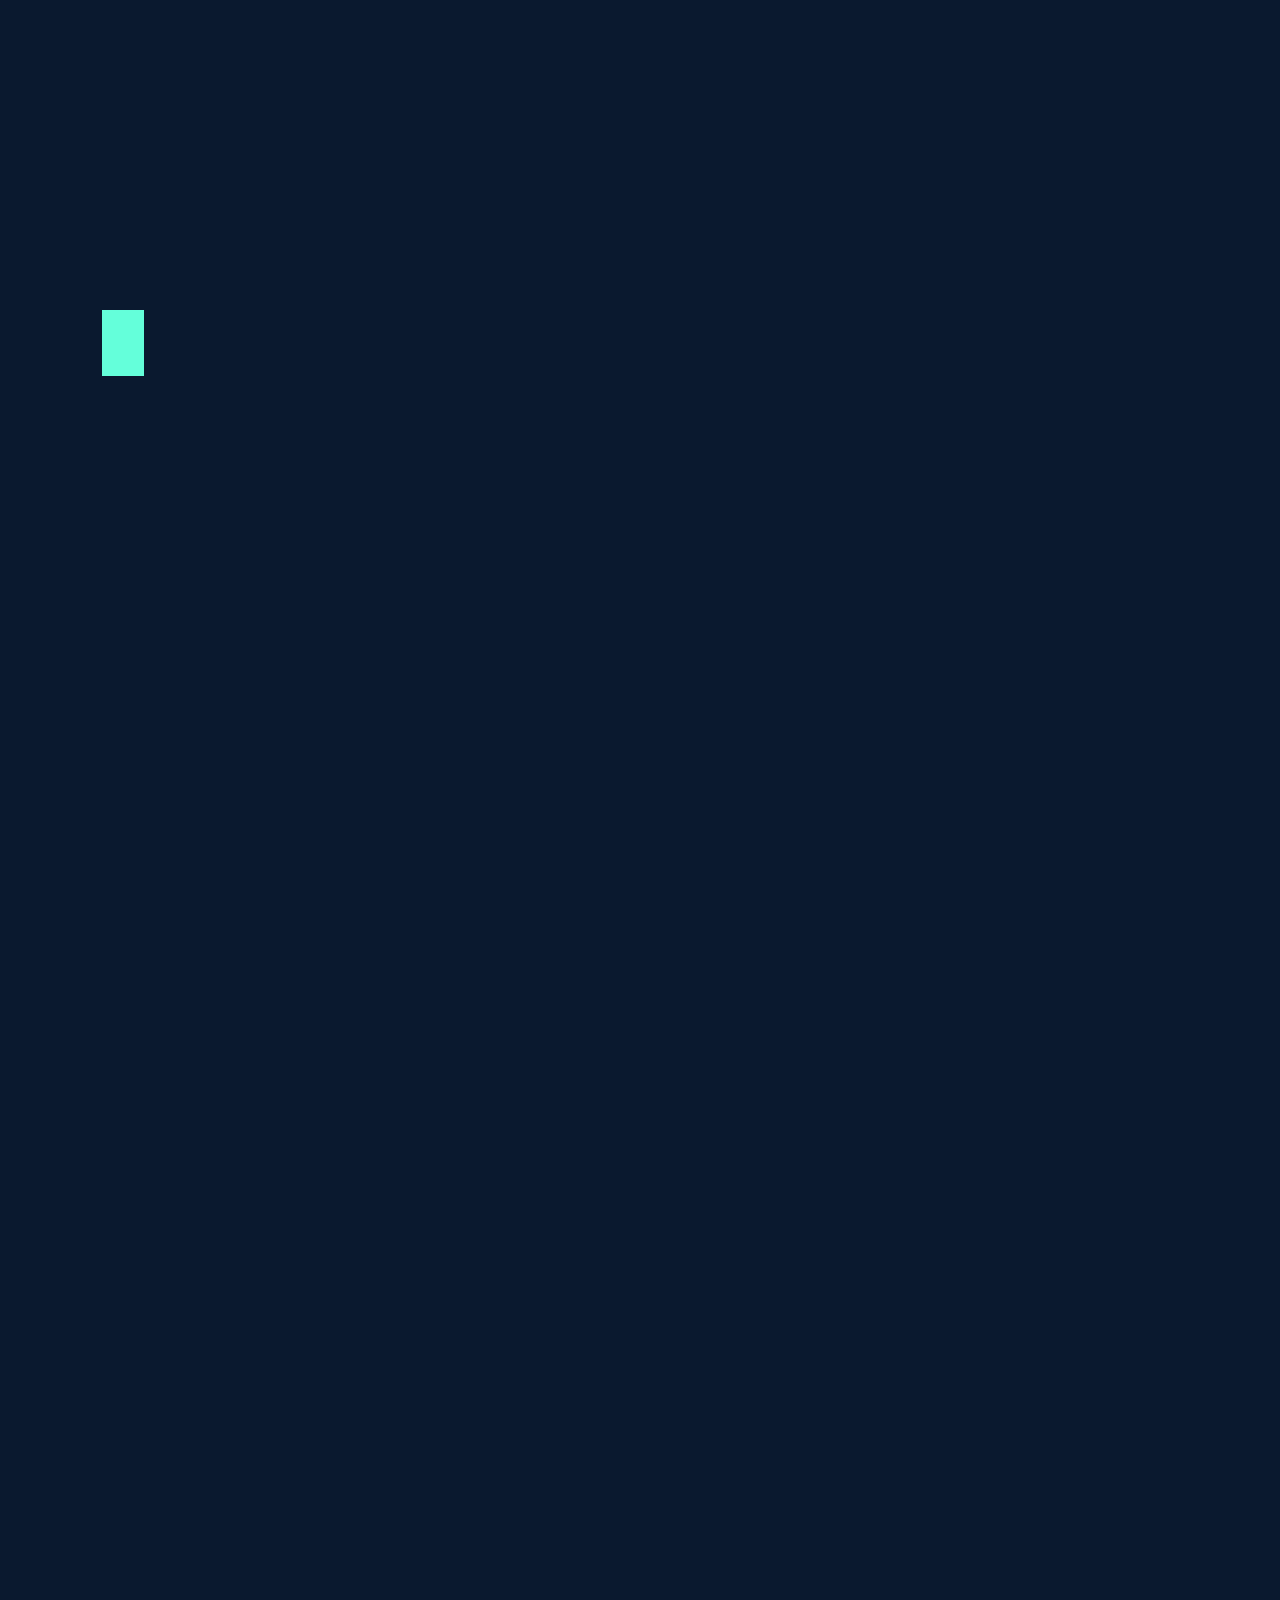
==== commit ee92cf9a: "Refine site: remove CRT effects, SEO, a11y and cleanup - Remove CRT scanlines/VHS overlay and its to" ====
--- a/index.html
+++ b/index.html
@@ -4,20 +4,52 @@
 <head>
     <meta name="google-site-verification" content="Pf_oG4p790XN6AIeucsHaGRTK8J_vrRNQ0StVvE4jps" />
     <meta charset="UTF-8" />
-    <meta name="viewport" content="width=device-width, initial-scale=1.0" />
+    <meta name="viewport" content="width=device-width, initial-scale=1" />
 
     <title>Franco Parodi — Analista Sviluppatore Software</title>
     <meta name="description"
         content="Portfolio personale di Franco Parodi, analista sviluppatore software con esperienza pluriennale su applicazioni desktop e web." />
 
+    <meta name="robots" content="index, follow, max-image-preview:large" />
+    <meta name="color-scheme" content="dark" />
+    <link rel="canonical" href="https://francoparodi.github.io/" />
+
+    <meta property="og:type" content="website" />
+    <meta property="og:site_name" content="Franco Parodi" />
+    <meta property="og:title" content="Franco Parodi — Analista Sviluppatore Software" />
+    <meta property="og:description"
+        content="Portfolio personale di Franco Parodi, analista sviluppatore software con esperienza pluriennale su applicazioni desktop e web." />
+    <meta property="og:url" content="https://francoparodi.github.io/" />
+    <meta property="og:image" content="https://francoparodi.github.io/me-bw.png" />
+    <meta property="og:image:width" content="518" />
+    <meta property="og:image:height" content="526" />
+    <meta property="og:image:alt" content="Ritratto di Franco Parodi" />
+    <meta property="og:locale" content="it_IT" />
+    <meta name="twitter:card" content="summary" />
+
+    <script type="application/ld+json">
+    {
+        "@context": "https://schema.org",
+        "@type": "Person",
+        "name": "Franco Parodi",
+        "url": "https://francoparodi.github.io/",
+        "image": "https://francoparodi.github.io/me-bw.png",
+        "jobTitle": "Analista sviluppatore software, Full Stack Developer",
+        "sameAs": [
+            "https://github.com/francoparodi",
+            "https://www.linkedin.com/in/franco-parodi-dev/"
+        ]
+    }
+    </script>
+
     <link rel="icon" type="image/svg+xml" href="favicon.svg" />
-    <link rel="apple-touch-icon" href="favicon.svg" />
+    <link rel="apple-touch-icon" href="apple-touch-icon.png" />
     <meta name="theme-color" content="#0a192f" />
 
     <link rel="preconnect" href="https://fonts.googleapis.com" />
     <link rel="preconnect" href="https://fonts.gstatic.com" crossorigin />
     <link rel="stylesheet"
-        href="https://fonts.googleapis.com/css2?family=Ubuntu:wght@400;500;700&display=swap" />
+        href="https://fonts.googleapis.com/css2?family=Doto:ROND,wght@0..100,100..900&display=swap" />
 
     <link rel="stylesheet" href="styles.css" />
 
@@ -26,9 +58,9 @@
 
 <body>
 
-    <!-- NAVIGATION -->
-
-    <button class="nav-toggle fade-soft" type="button" aria-label="Open menu" aria-expanded="false" aria-controls="site-nav">
+    <a class="skip-link" href="#main" data-i18n="nav.skip">Vai al contenuto</a>
+
+    <button class="nav-toggle fade-soft" type="button" aria-label="Apri il menu" aria-expanded="false" aria-controls="site-nav">
         <span aria-hidden="true"></span>
         <span aria-hidden="true"></span>
         <span aria-hidden="true"></span>
@@ -38,22 +70,9 @@
 
     <div class="cursor-glow" aria-hidden="true"></div>
 
-    <canvas id="vhs-overlay" aria-hidden="true"></canvas>
-
-    <button class="crt-toggle" id="crt-toggle" type="button" aria-pressed="true" aria-label="Disattiva effetti CRT" title="CRT Attivo">
-        <svg viewBox="0 0 24 24" fill="none" stroke="currentColor" stroke-width="2" stroke-linecap="round" stroke-linejoin="round" aria-hidden="true">
-            <path d="M8 3l4 3 4-3"/>
-            <rect x="2" y="6" width="20" height="13" rx="3"/>
-            <rect x="5" y="9" width="11" height="7" rx="1.5"/>
-            <path d="M19 10v.01M19 13v.01"/>
-            <path d="M6 19v2M18 19v2"/>
-            <path class="crt-slash" d="M3 3l18 18"/>
-        </svg>
-    </button>
-
     <nav id="site-nav" class="fade-soft">
         <ul>
-            <li><a href="https://francoparodi.github.io/" data-i18n="nav.home">127.0.0.1</a></li>
+            <li><a href="#" data-i18n="nav.home">127.0.0.1</a></li>
             <li><a href="#about" data-i18n="nav.about">Chi sono</a></li>
             <li><a href="#skills" data-i18n="nav.skills">Competenze</a></li>
             <li><a href="#experience" data-i18n="nav.experience">Esperienze</a></li>
@@ -68,26 +87,23 @@
         </ul>
     </nav>
 
-
-    <main>
-
-        <!-- HERO -->
+    <main id="main">
 
         <header class="container">
             <div class="hero">
 
                 <div class="hero-text">
 
-                <h1 aria-label="franco parodi"><span class="typed">franco parodi</span><span class="caret" aria-hidden="true"></span></h1>
+                    <h1 aria-label="Franco Parodi"><span class="typed">franco parodi</span><span class="caret" aria-hidden="true"></span></h1>
 
                 <p class="intro fade-in" data-i18n="hero.intro">Full Stack Developer, appassionato di innovazione e tecnologia, con competenze nello sviluppo software su ambienti Linux e Windows.</p>
 
                 <div class="links fade-in">
-                    <a href="https://github.com/francoparodi" target="_blank" rel="noopener" aria-label="GitHub" title="GitHub">
+                    <a href="https://github.com/francoparodi" target="_blank" rel="noopener noreferrer" aria-label="GitHub" title="GitHub">
                         <svg viewBox="0 0 24 24" fill="none" stroke="currentColor" stroke-width="2" stroke-linecap="round" stroke-linejoin="round" aria-hidden="true"><path d="M9 19c-5 1.5-5-2.5-7-3m14 6v-3.87a3.37 3.37 0 0 0-.94-2.61c3.14-.35 6.44-1.54 6.44-7A5.44 5.44 0 0 0 20 4.77 5.07 5.07 0 0 0 19.91 1S18.73.65 16 2.48a13.38 13.38 0 0 0-7 0C6.27.65 5.09 1 5.09 1A5.07 5.07 0 0 0 5 4.77a5.44 5.44 0 0 0-1.5 3.78c0 5.42 3.3 6.61 6.44 7A3.37 3.37 0 0 0 9 18.13V22"/></svg>
                     </a>
 
-                    <a href="https://www.linkedin.com/in/franco-parodi-dev/" target="_blank" rel="noopener" aria-label="LinkedIn" title="LinkedIn">
+                    <a href="https://www.linkedin.com/in/franco-parodi-dev/" target="_blank" rel="noopener noreferrer" aria-label="LinkedIn" title="LinkedIn">
                         <svg viewBox="0 0 24 24" fill="none" stroke="currentColor" stroke-width="2" stroke-linecap="round" stroke-linejoin="round" aria-hidden="true"><path d="M16 8a6 6 0 0 1 6 6v7h-4v-7a2 2 0 0 0-2-2 2 2 0 0 0-2 2v7h-4v-7a6 6 0 0 1 6-6z"/><rect x="2" y="9" width="4" height="12"/><circle cx="4" cy="4" r="2"/></svg>
                     </a>
 
@@ -99,15 +115,15 @@
                 </div>
 
                 <div class="photo-frame fade-in">
-                    <img class="photo" src="me.jpg" alt="Franco Parodi" />
+                    <picture>
+                        <source srcset="me-bw.webp" type="image/webp" />
+                        <img class="photo" src="me-bw.png" alt="Ritratto di Franco Parodi" width="518" height="526" decoding="async" fetchpriority="high" />
+                    </picture>
                 </div>
 
             </div>
         </header>
 
-
-        <!-- ABOUT -->
-
         <section id="about" class="fade-in">
 
             <div class="container">
@@ -131,9 +147,6 @@
             </div>
 
         </section>
-
-
-        <!-- SKILLS -->
 
         <section id="skills" class="fade-in">
 
@@ -215,9 +228,6 @@
 
         </section>
 
-
-        <!-- EXPERIENCE -->
-
         <section id="experience" class="fade-in">
 
             <div class="container">
@@ -225,7 +235,6 @@
                 <div class="section-title">
                     <h2 data-i18n="exp.title">Esperienze</h2>
                 </div>
-
 
                 <div class="experience">
 
@@ -243,7 +252,6 @@
 
                 </div>
 
-
                 <div class="experience">
 
                     <div class="date" data-i18n="exp1.date">Maggio 2022 — Ottobre 2026</div>
@@ -260,7 +268,6 @@
 
                 </div>
 
-
                 <div class="experience">
 
                     <div class="date" data-i18n="exp2.date">Marzo 2004 — Aprile 2022</div>
@@ -277,7 +284,6 @@
 
                 </div>
 
-
                 <div class="experience">
 
                     <div class="date" data-i18n="exp3.date">Febbraio 2002 — Febbraio 2004</div>
@@ -294,7 +300,6 @@
 
                 </div>
 
-
                 <div class="experience">
 
                     <div class="date" data-i18n="exp4.date">Gennaio 1998 — Gennaio 2002</div>
@@ -315,9 +320,6 @@
 
         </section>
 
-
-        <!-- PROJECTS -->
-
         <section id="projects" class="fade-in">
 
             <div class="container">
@@ -325,7 +327,6 @@
                 <div class="section-title">
                     <h2 data-i18n="proj.title">Progetti</h2>
                 </div>
-
 
                 <div class="projects">
 
@@ -341,7 +342,7 @@
                                 </svg>
                             </span>
                             <div class="project-links">
-                                <a href="https://youtube.com/shorts/rRLfI38bNSE" target="_blank" rel="noopener">
+                                <a href="https://youtube.com/shorts/rRLfI38bNSE" target="_blank" rel="noopener noreferrer">
                                     Demo ↗
                                 </a>
                             </div>
@@ -358,7 +359,6 @@
                         </ul>
 
                     </article>
-
 
                     <article class="project">
 
@@ -375,7 +375,7 @@
                                 </svg>
                             </span>
                             <div class="project-links">
-                                <a href="https://youtu.be/bmzE0nf05Xg" target="_blank" rel="noopener">
+                                <a href="https://youtu.be/bmzE0nf05Xg" target="_blank" rel="noopener noreferrer">
                                     Demo ↗
                                 </a>
                             </div>
@@ -392,7 +392,6 @@
                         </ul>
 
                     </article>
-
 
                     <article class="project">
 
@@ -408,7 +407,7 @@
                                 </svg>
                             </span>
                             <div class="project-links">
-                                <a href="https://youtu.be/FqoLlmlklmI" target="_blank" rel="noopener">
+                                <a href="https://youtu.be/FqoLlmlklmI" target="_blank" rel="noopener noreferrer">
                                     Demo ↗
                                 </a>
                             </div>
@@ -425,7 +424,6 @@
                         </ul>
 
                     </article>
-
 
                     <article class="project">
 
@@ -439,7 +437,7 @@
                                 </svg>
                             </span>
                             <div class="project-links">
-                                <a href="https://youtube.com/shorts/EVFMJPJHA4w" target="_blank" rel="noopener">
+                                <a href="https://youtube.com/shorts/EVFMJPJHA4w" target="_blank" rel="noopener noreferrer">
                                     Demo ↗
                                 </a>
                             </div>
@@ -456,7 +454,6 @@
                         </ul>
 
                     </article>
-
 
                     <article class="project">
 
@@ -469,7 +466,7 @@
                                 </svg>
                             </span>
                             <div class="project-links">
-                                <a href="https://youtube.com/shorts/_Wg_Fb01jZ8" target="_blank" rel="noopener">
+                                <a href="https://youtube.com/shorts/_Wg_Fb01jZ8" target="_blank" rel="noopener noreferrer">
                                     Demo ↗
                                 </a>
                             </div>
@@ -486,7 +483,6 @@
                         </ul>
 
                     </article>
-
 
                     <article class="project">
 
@@ -500,7 +496,7 @@
                                 </svg>
                             </span>
                             <div class="project-links">
-                                <a href="https://github.com/smeup/jariko" target="_blank" rel="noopener">
+                                <a href="https://github.com/smeup/jariko" target="_blank" rel="noopener noreferrer">
                                     GitHub ↗
                                 </a>
                             </div>
@@ -524,9 +520,6 @@
 
         </section>
 
-
-        <!-- CONTACT -->
-
         <section id="contact" class="fade-in">
 
             <div class="container">
@@ -544,15 +537,12 @@
         </section>
 
     </main>
-
 
     <footer class="fade-in">
         &copy; Franco Parodi
     </footer>
 
-
-    <script src="main.js"></script>
-    <script src="glitch.js"></script>
+    <script src="main.js" defer></script>
 
 </body>
 
--- a/styles.css
+++ b/styles.css
@@ -1,4 +1,6 @@
 :root {
+    color-scheme: dark;
+
     --bg: #0a192f;
     --bg-light: #112240;
     --text: #ccd6f6;
@@ -7,9 +9,8 @@
     --accent: #64ffda;
     --border: rgba(100, 255, 218, 0.12);
 
-    /* Ubuntu per tutto il sito; i fallback coprono il caso in cui il
-       webfont non arrivi (rete lenta, blocco di terze parti). */
     --font:
+        "Doto",
         "Ubuntu",
         "Ubuntu Sans",
         -apple-system,
@@ -21,31 +22,63 @@
         sans-serif;
 }
 
+*,
+*::before,
+*::after {
+    box-sizing: border-box;
+}
+
 * {
-    box-sizing: border-box;
     margin: 0;
     padding: 0;
+    text-shadow: 0 0 6px color-mix(in srgb, currentColor 55%, transparent);
 }
 
 html {
     scroll-behavior: smooth;
     -webkit-text-size-adjust: 100%;
-
-    /* Scroll "a scatto": arrivati vicino a una sezione, la pagina si
-       posiziona da sola. "proximity" e non "mandatory", cosi' le
-       sezioni piu' alte dello schermo restano libere di scorrere. */
     scroll-snap-type: y proximity;
 }
 
+h1,
+h2,
+h3 {
+    text-shadow:
+        -1px 0 rgba(255, 0, 80, 0.45),
+        1px 0 rgba(0, 220, 255, 0.45),
+        0 0 10px color-mix(in srgb, currentColor 70%, transparent);
+}
+
+@keyframes crt-flicker {
+    0%,
+    100% {
+        opacity: 1;
+    }
+
+    92% {
+        opacity: 1;
+    }
+
+    93% {
+        opacity: 0.94;
+    }
+
+    95% {
+        opacity: 1;
+    }
+
+    97% {
+        opacity: 0.97;
+    }
+}
+
 body {
-    /* Ubuntu ovunque: tutto il resto eredita da qui. */
+    animation: crt-flicker 4s infinite;
     font-family: var(--font);
-
+    font-variation-settings: "ROND" 100;
     background: var(--bg);
     color: var(--text);
     line-height: 1.6;
-
-    /* Nessuno scroll orizzontale su schermi stretti. */
     overflow-x: hidden;
 }
 
@@ -59,52 +92,33 @@
     text-decoration: none;
 }
 
+:focus-visible {
+    outline: 2px solid var(--accent);
+    outline-offset: 4px;
+    border-radius: 2px;
+}
+
+.skip-link {
+    position: fixed;
+    top: 12px;
+    left: 12px;
+    z-index: 100;
+    padding: 10px 16px;
+    background: var(--bg-light);
+    color: var(--accent);
+    border: 1px solid var(--accent);
+    border-radius: 4px;
+    transform: translateY(-200%);
+}
+
+.skip-link:focus-visible {
+    transform: none;
+}
+
 .container {
     width: min(1100px, 90%);
     margin: 0 auto;
 }
-
-/* =========================
-EFFETTO CRT
-========================= */
-
-/* Scanlines su tutta la pagina: strato fisso sopra il contenuto, che non
-   intercetta i click, con righe scure sottili ripetute ogni 4px come su
-   un vecchio schermo a tubo catodico. */
-body::after {
-    content: "";
-    position: fixed;
-    inset: 0;
-    z-index: 100;
-    pointer-events: none;
-    background: repeating-linear-gradient(to bottom,
-            rgba(0, 0, 0, 0) 0,
-            rgba(0, 0, 0, 0) 2px,
-            rgba(0, 0, 0, 0.6) 3px,
-            rgba(0, 0, 0, 0) 4px);
-}
-
-/* =========================
-DISTURBO VHS
-========================= */
-
-/* Overlay a schermo intero disegnato da glitch.js. Con "screen" il nero
-   non cambia nulla: si vede solo la parte luminosa del disturbo. Non
-   intercetta i click. */
-#vhs-overlay {
-    position: fixed;
-    inset: 0;
-    width: 100%;
-    height: 100%;
-    z-index: 9999;
-    pointer-events: none;
-    mix-blend-mode: screen;
-    image-rendering: pixelated;
-}
-
-/* =========================
-HEADER
-========================= */
 
 header {
     min-height: 100vh;
@@ -122,33 +136,16 @@
     align-items: center;
 }
 
-.eyebrow {
-    color: var(--accent);
-    font-size: 21.8px;
-    margin-bottom: 20px;
-}
-
 h1 {
-    /* Stesso verde-acqua del cursore che lampeggia accanto (#64ffda). */
-    color: var(--accent);
-    font-size: clamp(46px, 8vw, 87.1px);
-
-    /* Meno pesante del bold di default del browser: il peso 500 e' gia'
-       fra quelli richiesti a Ubuntu, non serve scaricare altro. */
+    color: var(--accent);
+    font-size: clamp(2.79rem, 8vw, 5.29rem);
     font-weight: 500;
     line-height: 1.05;
-    letter-spacing: -2px;
+    letter-spacing: -0.025em;
     margin-bottom: 28px;
     overflow-wrap: break-word;
 }
 
-/* =========================
-COMPARSA IN DISSOLVENZA
-========================= */
-
-/* Le regole valgono solo con la classe "js" sulla radice, messa dallo
-   script: senza JavaScript il contenuto e' visibile da subito invece
-   di restare invisibile per sempre. */
 .js .fade-in,
 .js .fade-soft {
     opacity: 0;
@@ -156,17 +153,9 @@
 
 .js .fade-in {
     transform: translateY(14px);
-
-    /* Parte sfocato e si mette a fuoco mentre compare. Solo su .fade-in:
-       sulla nav (fixed) un filter cambierebbe il riferimento dei suoi
-       figli posizionati. */
     filter: blur(12px);
 }
 
-/* La classe arriva dallo script, elemento per elemento: sull'hero appena
-   il titolo ha finito di scriversi, sulle sezioni quando entrano in campo
-   scorrendo. La nav e' esclusa dallo spostamento perche' sotto i 768px usa
-   gia' una transform per entrare da destra, e le due si annullerebbero. */
 .js .fade-in.is-visible,
 .js .fade-soft.is-visible {
     opacity: 1;
@@ -178,9 +167,6 @@
         filter 1.4s ease;
 }
 
-/* Sfasamento dentro l'hero: il resto del testo, poi la navigazione.
-   Le sezioni non hanno ritardo: comparendo una alla volta mentre si
-   scorre, un'attesa in piu' si sentirebbe come lentezza. */
 .js .intro.is-visible {
     transition-delay: 0.12s;
 }
@@ -193,14 +179,11 @@
     transition-delay: 0.36s;
 }
 
-/* Mentre il titolo si scrive il cursore resta fisso: lampeggia
-   solo a digitazione finita, come in un terminale vero. */
 h1.typing .caret {
     animation: none;
     opacity: 1;
 }
 
-/* Cursore lampeggiante di fianco al titolo, come in un terminale. */
 .caret {
     display: inline-block;
     width: 0.5em;
@@ -212,7 +195,6 @@
 }
 
 @keyframes caret-blink {
-
     0%,
     100% {
         opacity: 1;
@@ -223,16 +205,9 @@
     }
 }
 
-.role {
-    color: var(--text-light);
-    font-size: clamp(24.2px, 4vw, 41.1px);
-    font-weight: 500;
-    margin-bottom: 25px;
-}
-
 .intro {
     color: var(--text-light);
-    font-size: clamp(23px, 4.4vw, 25.4px);
+    font-size: clamp(1.39rem, 4.4vw, 1.54rem);
     margin-bottom: 35px;
 }
 
@@ -240,7 +215,7 @@
     display: flex;
     gap: 15px 25px;
     flex-wrap: wrap;
-    font-size: 16.9px;
+    font-size: 1.03rem;
 }
 
 .links a {
@@ -258,10 +233,6 @@
     color: var(--accent);
     transform: translateY(-3px);
 }
-
-/* =========================
-NAVIGATION
-========================= */
 
 nav {
     position: fixed;
@@ -270,21 +241,33 @@
     z-index: 25;
 }
 
+@media (min-width: 769px) {
+    html {
+        scroll-padding-top: 90px;
+    }
+
+    nav {
+        top: 0;
+        left: 0;
+        right: 0;
+        padding: 20px 5%;
+        background: var(--bg);
+        border-bottom: 1px solid var(--border);
+    }
+
+    nav ul {
+        justify-content: flex-end;
+    }
+}
+
 nav ul {
     display: flex;
     gap: 10px 25px;
     flex-wrap: wrap;
     list-style: none;
-    font-size: clamp(23px, 4.4vw, 25.4px);
-}
-
-/* =========================
-ALONE DEL MOUSE
-========================= */
-
-/* Chiazza di luce che segue il puntatore. Sta sopra a tutto ma
-   non intercetta i click, e resta abbastanza tenue da non
-   disturbare la lettura. */
+    font-size: clamp(1.39rem, 4.4vw, 1.54rem);
+}
+
 .cursor-glow {
     position: fixed;
     top: 0;
@@ -305,17 +288,13 @@
     opacity: 1;
 }
 
-/* Solo dove c'e' davvero un puntatore: sui touch non serve. */
 @media (hover: none),
 (pointer: coarse) {
-
     .cursor-glow {
         display: none;
     }
 }
 
-/* Bottone hamburger e velo: servono solo sotto i 768px,
-   sul desktop restano fuori dal flusso. */
 .nav-toggle,
 .nav-overlay {
     display: none;
@@ -384,7 +363,6 @@
     color: var(--accent);
 }
 
-/* Selettore di lingua nella navigazione. */
 .lang-switch {
     display: flex;
     align-items: center;
@@ -416,10 +394,6 @@
     opacity: 0.5;
 }
 
-/* =========================
-SECTIONS
-========================= */
-
 section {
     padding: 100px 0;
     scroll-snap-align: center;
@@ -441,10 +415,9 @@
 
 h2 {
     color: var(--white);
-    font-size: clamp(25.4px, 5vw, 33.9px);
-}
-
-/* Linea che riempie lo spazio residuo, senza sfondare. */
+    font-size: clamp(1.54rem, 5vw, 2.06rem);
+}
+
 .section-title::after {
     content: "";
     flex: 1 1 0;
@@ -454,10 +427,6 @@
     background: var(--border);
 }
 
-/* =========================
-ABOUT
-========================= */
-
 .about-grid {
     display: grid;
     grid-template-columns: 1fr;
@@ -465,7 +434,7 @@
 
 .about {
     color: var(--text-light);
-    font-size: clamp(23px, 4.4vw, 25.4px);
+    font-size: clamp(1.39rem, 4.4vw, 1.54rem);
 }
 
 .about p {
@@ -486,17 +455,11 @@
 
 .photo {
     width: 100%;
-    /* Quadrata a prescindere dall'immagine, poi ritagliata a cerchio. */
+    height: auto;
     aspect-ratio: 1 / 1;
     object-fit: cover;
     border-radius: 50%;
-    /* Sempre in bianco e nero, anche al passaggio del mouse. */
-    filter: grayscale(100%) contrast(1.05);
-}
-
-/* =========================
-SKILLS
-========================= */
+}
 
 .skills {
     display: grid;
@@ -512,13 +475,9 @@
 
 .skill-card h3 {
     color: var(--white);
-    font-size: 19.4px;
+    font-size: 1.18rem;
     margin-bottom: 15px;
 }
-
-/* =========================
-TECH TAGS
-========================= */
 
 .tech {
     display: flex;
@@ -532,12 +491,8 @@
     color: var(--accent);
     padding: 5px 10px;
     border-radius: 3px;
-    font-size: 19.4px;
-}
-
-/* =========================
-EXPERIENCE
-========================= */
+    font-size: 1.18rem;
+}
 
 .experience {
     display: grid;
@@ -552,13 +507,13 @@
 
 .date {
     color: var(--text-light);
-    font-size: 20.6px;
+    font-size: 1.25rem;
     padding-top: 5px;
 }
 
 .job h3 {
     color: var(--white);
-    font-size: clamp(20.6px, 4.2vw, 24.2px);
+    font-size: clamp(1.25rem, 4.2vw, 1.47rem);
     margin-bottom: 5px;
 }
 
@@ -568,25 +523,20 @@
 
 .job .meta {
     color: var(--text-light);
-    font-size: 20.6px;
+    font-size: 1.25rem;
     margin-bottom: 15px;
 }
 
-/* Senza descrizione sotto, il margine resterebbe appeso nel vuoto. */
 .job .meta:last-child {
     margin-bottom: 0;
 }
 
 .job p {
     color: var(--text-light);
-    font-size: clamp(21.8px, 4.3vw, 24.2px);
+    font-size: clamp(1.32rem, 4.3vw, 1.47rem);
     margin-bottom: 18px;
     max-width: 700px;
 }
-
-/* =========================
-PROJECTS
-========================= */
 
 .projects {
     display: grid;
@@ -618,8 +568,6 @@
     margin-bottom: 25px;
 }
 
-/* Icone dei progetti: tratto piatto, stesso spessore per tutte,
-   nessun riempimento ne' sfumatura. */
 .project-icon {
     display: flex;
     color: var(--accent);
@@ -634,7 +582,7 @@
 .project-links {
     display: flex;
     gap: 15px;
-    font-size: 20.6px;
+    font-size: 1.25rem;
     color: var(--text-light);
 }
 
@@ -644,20 +592,16 @@
 
 .project h3 {
     color: var(--white);
-    font-size: 23px;
+    font-size: 1.39rem;
     margin-bottom: 10px;
 }
 
 .project p {
     color: var(--text-light);
-    font-size: 23px;
+    font-size: 1.39rem;
     margin-bottom: 20px;
     flex-grow: 1;
 }
-
-/* =========================
-CONTACT
-========================= */
 
 .contact {
     text-align: center;
@@ -666,18 +610,14 @@
     padding: 120px 0;
 }
 
-.contact .eyebrow {
-    margin-bottom: 15px;
-}
-
 .contact h2 {
-    font-size: clamp(36.3px, 6vw, 62.9px);
+    font-size: clamp(2.21rem, 6vw, 3.83rem);
     margin-bottom: 20px;
 }
 
 .contact>p {
     color: var(--text-light);
-    font-size: clamp(23px, 4.4vw, 25.4px);
+    font-size: clamp(1.39rem, 4.4vw, 1.54rem);
     margin-bottom: 30px;
 }
 
@@ -694,54 +634,17 @@
     background: rgba(100, 255, 218, 0.08);
 }
 
-.contact-details {
-    display: flex;
-    justify-content: center;
-    gap: 12px 25px;
-    flex-wrap: wrap;
-    font-size: 20.6px;
-    color: var(--text-light);
-    margin-top: 40px;
-}
-
-.contact-details a {
-    /* Le stringhe lunghe non devono sfondare lo schermo. */
-    overflow-wrap: anywhere;
-}
-
-.contact-details a:hover {
-    color: var(--accent);
-}
-
-/* =========================
-FOOTER
-========================= */
-
 footer {
     text-align: center;
-
-    /* Punto di aggancio finale: senza, lo scatto sull'ultima sezione
-       rimbalzerebbe indietro e il fondo pagina resterebbe tagliato. */
     scroll-snap-align: end;
     padding: 40px 20px;
     color: var(--text-light);
-    font-size: 19.4px;
-}
-
-/* =========================
-RESPONSIVE
-========================= */
+    font-size: 1.18rem;
+}
 
 @media (max-width: 768px) {
-
-    /* Il menu diventa un pannello laterale a scomparsa. */
     .nav-toggle {
         display: block;
-    }
-
-    /* Sul telefono il riferimento e' il pulsante del menu, a 22px. */
-    .crt-toggle {
-        top: 22px;
     }
 
     .nav-overlay {
@@ -791,7 +694,7 @@
 
     nav ul {
         display: block;
-        font-size: 23px;
+        font-size: 1.39rem;
     }
 
     nav li+li {
@@ -811,7 +714,7 @@
 
     .lang-switch button {
         padding: 6px 8px;
-        font-size: 23px;
+        font-size: 1.39rem;
     }
 
     #about {
@@ -821,10 +724,6 @@
     header {
         min-height: 80vh;
         min-height: 80svh;
-
-        /* Il pulsante del menu e' fisso in alto a destra e arriva a 68px
-           (22 di distacco + 46 di altezza): senza questo spazio, su schermi
-           stretti il titolo dell'hero gli finisce sotto. */
         padding-top: 88px;
         padding-bottom: 40px;
     }
@@ -871,9 +770,7 @@
     }
 }
 
-/* Telefoni piu' piccoli: piu' spazio utile in larghezza. */
 @media (max-width: 480px) {
-
     .container {
         width: 92%;
     }
@@ -895,19 +792,12 @@
         padding: 24px 18px;
     }
 
-    .contact-details {
-        gap: 10px 18px;
-        margin-top: 30px;
-    }
-
     .links {
         gap: 12px 18px;
     }
 }
 
-/* Rispetta chi preferisce meno animazioni. */
 @media (prefers-reduced-motion: reduce) {
-
     html {
         scroll-behavior: auto;
         scroll-snap-type: none;
@@ -917,62 +807,12 @@
         transition: none !important;
     }
 
+    body,
+    .caret {
+        animation: none;
+    }
+
     .cursor-glow {
         display: none;
     }
 }
-
-/* =========================
-INTERRUTTORE EFFETTI CRT
-========================= */
-
-/* Icona di un televisore a tubo catodico in alto a sinistra: attiva e
-   disattiva insieme scanlines e disturbo. Sopra gli effetti, cosi' resta
-   sempre leggibile e cliccabile. */
-.crt-toggle {
-    position: fixed;
-
-    /* Centro a 55px dall'alto, come le voci del menu (che partono da 35px
-       e sono alte circa 40px). */
-    top: 32px;
-    left: 5%;
-    z-index: 10000;
-    width: 46px;
-    height: 46px;
-    padding: 0;
-    display: flex;
-    align-items: center;
-    justify-content: center;
-    border: none;
-    background: none;
-    color: var(--accent);
-    cursor: pointer;
-    transition: color 0.2s ease, transform 0.2s ease;
-}
-
-.crt-toggle:hover {
-    transform: translateY(-2px);
-}
-
-.crt-toggle svg {
-    width: 26px;
-    height: 26px;
-}
-
-/* La barra obliqua compare solo con gli effetti spenti. */
-.crt-slash {
-    display: none;
-}
-
-.crt-off .crt-toggle {
-    color: var(--text-light);
-}
-
-.crt-off .crt-slash {
-    display: block;
-}
-
-.crt-off body::after,
-.crt-off #vhs-overlay {
-    display: none;
-}
